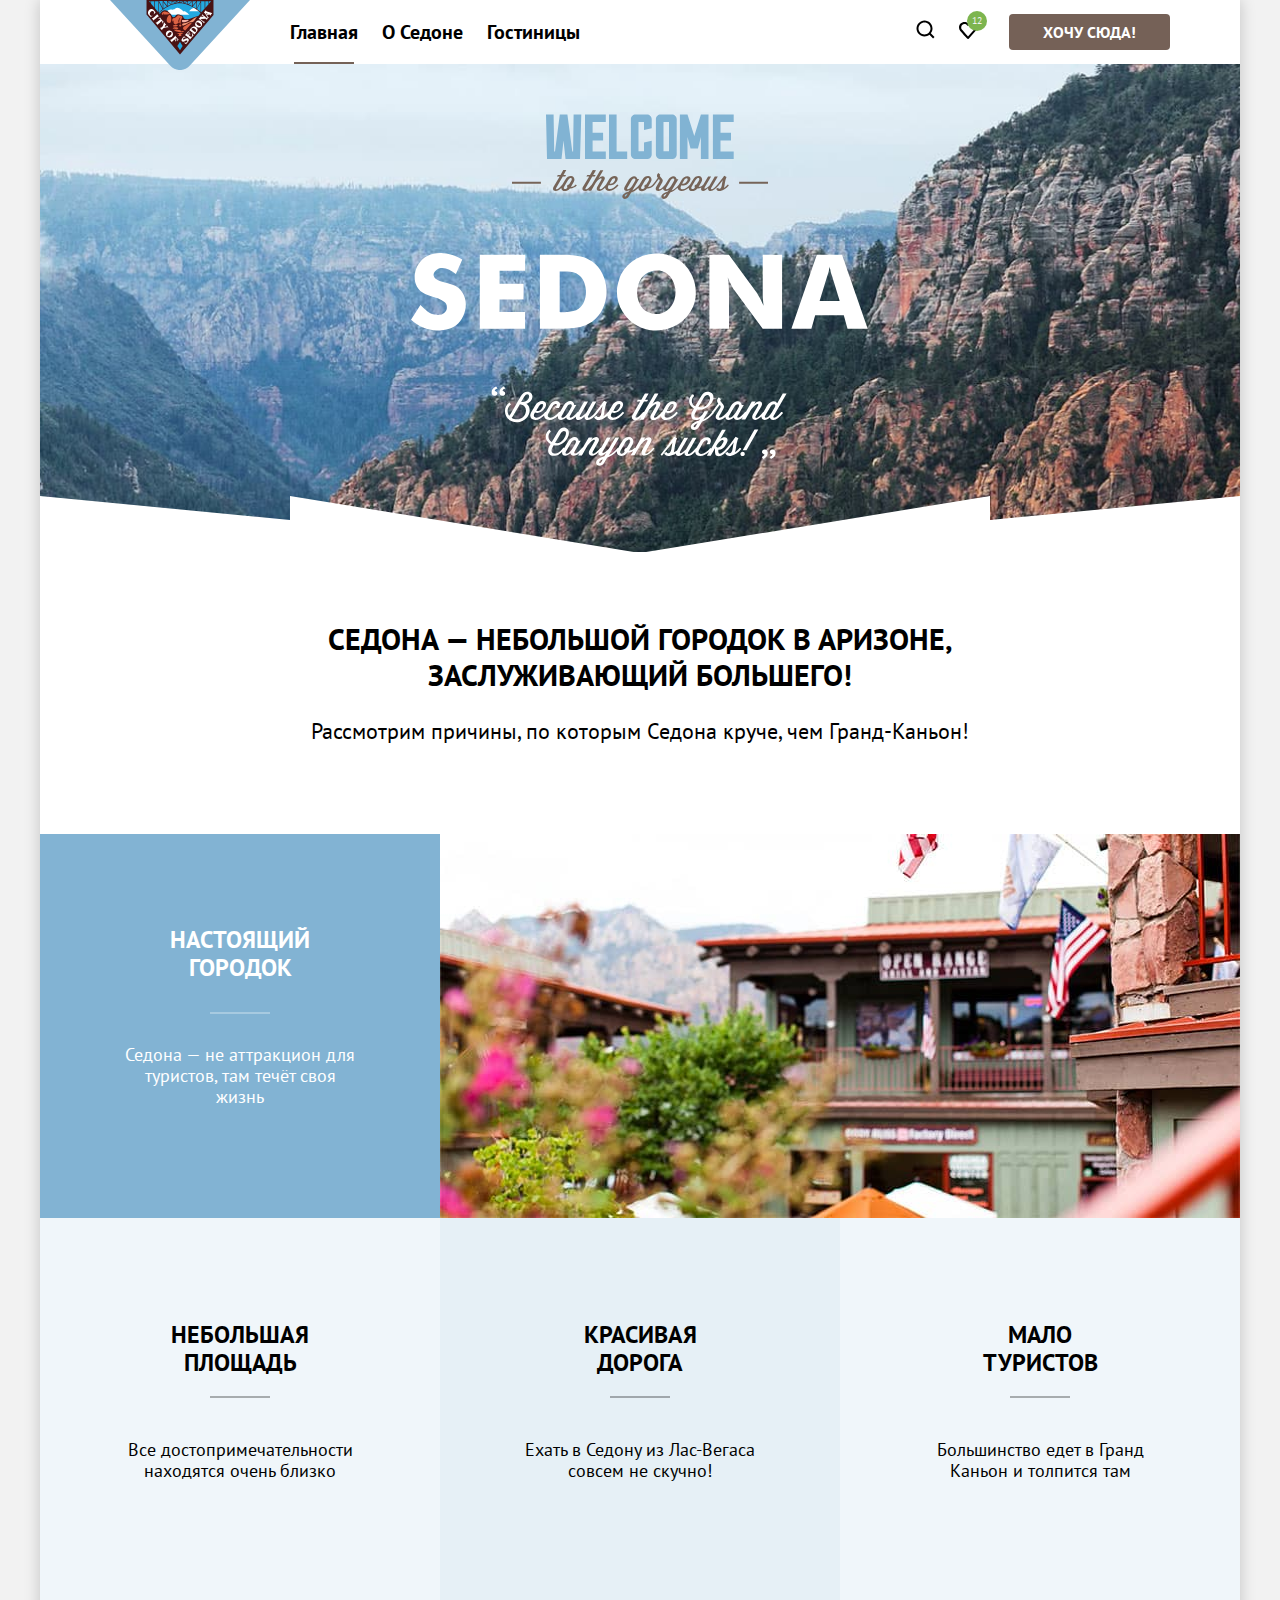
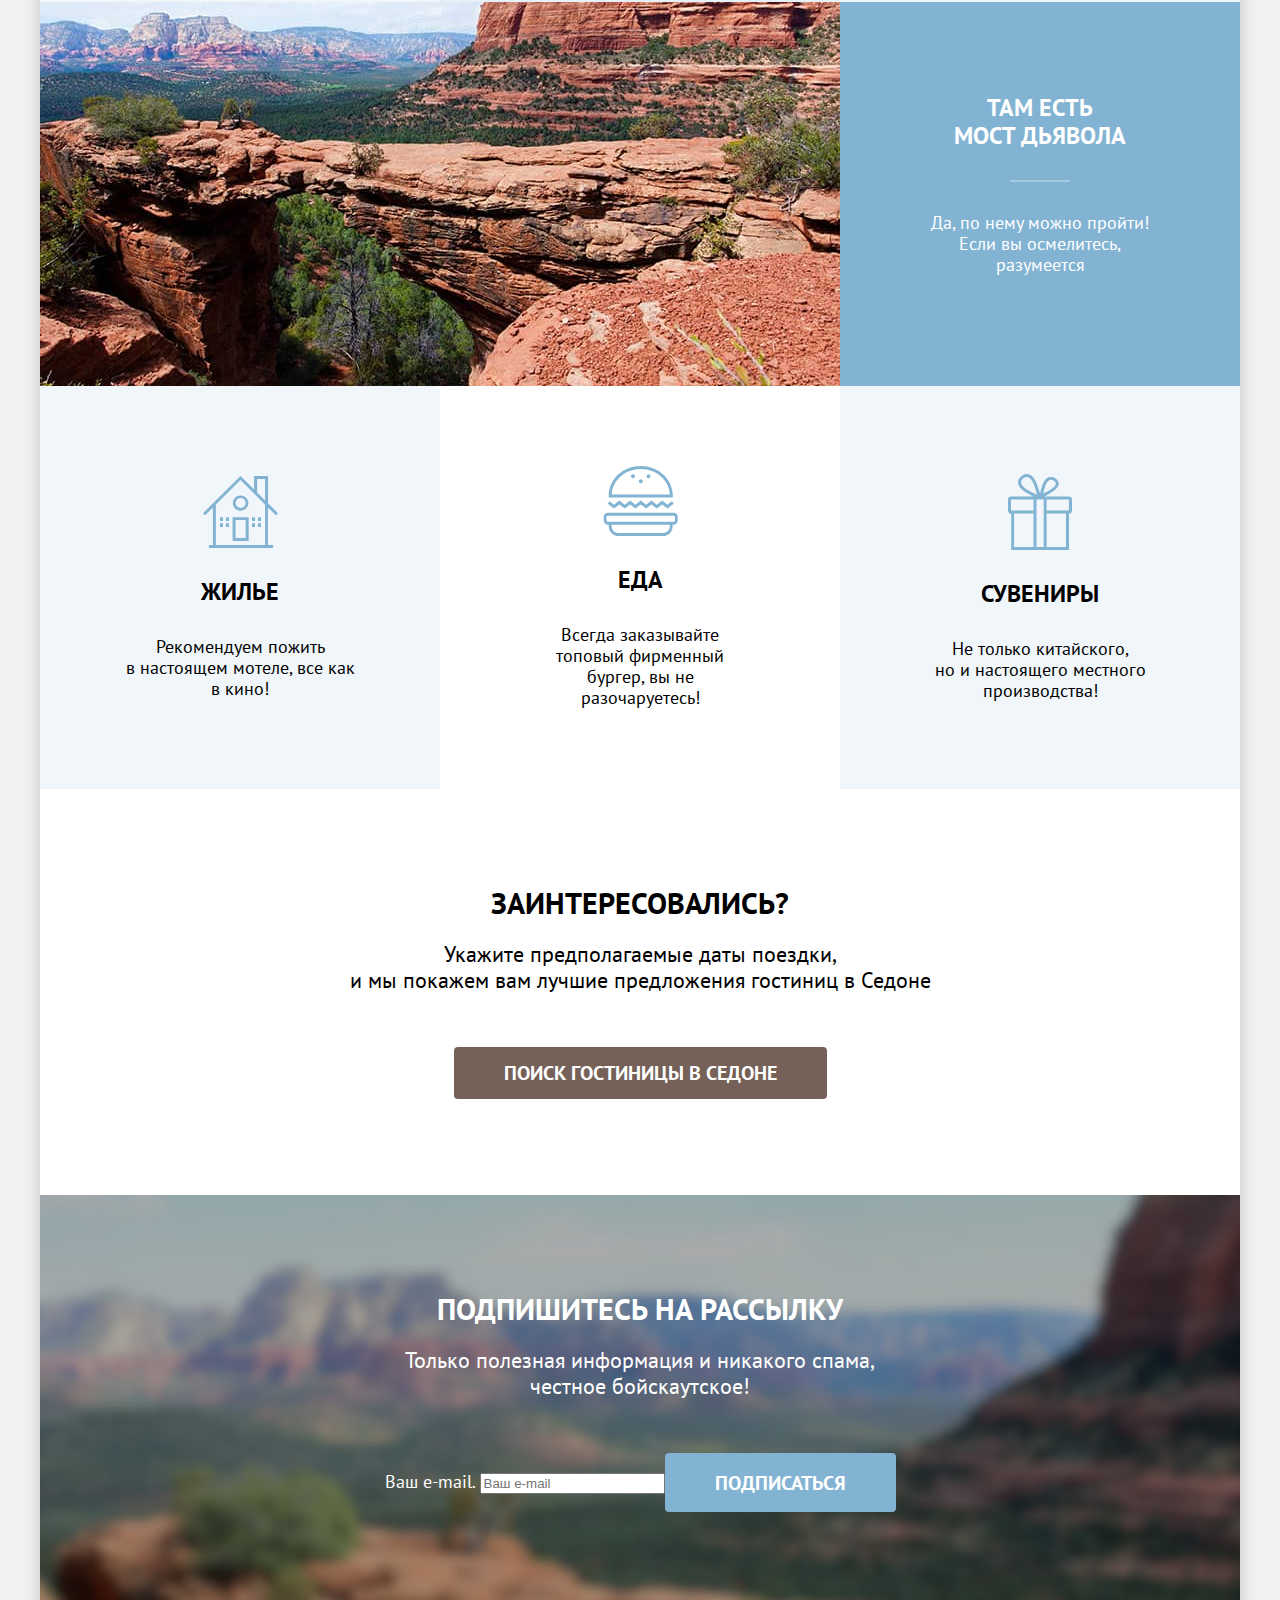
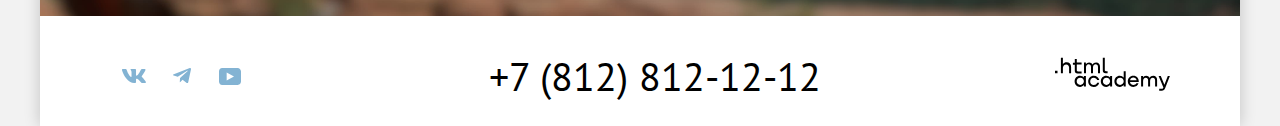
==== index.html @ 37fbb336 "Изменяет хедер Добавляет липкий футер Исправляет паддинги." ====
<!DOCTYPE html>
<html lang="ru">

  <head>
    <meta charset="utf-8" />
    <meta name="viewport" content="width=device-width, initial-scale=1.0">
    <title>HTML Academy: Седона</title>
    <link rel="stylesheet" href="styles/styles.css">
    <link rel="shortcut icon" href="/images/favicon.svg">
  </head>

  <body>
    <header class="main-header" data-test="header">
      <!--Навигация и главное меню-->
      <nav class="navigation">
        <a class="navigation-logo" href="index.html">
          <svg class="header-logo" xmlns="http://www.w3.org/2000/svg" width="140" height="70" fill="none" viewBox="0 0 140 70">
            <g clip-path="url(#a)">
              <path fill="#81B3D3" d="M140 0H0l60.362 65.7c5.276 5.8 14 5.8 19.276 0L140 0Z" />
              <path fill="#23A9E1" d="m37.232.5 32.565 37.9L102.261.7 37.231.5Z" />
              <path fill="#fff"
                d="M61.986 14.7h17.55c-1.319-.8-4.463-4.6-6.087-3.2-.101.1-4.97-5.7-8.116-2.9-2.739 2.5-4.058-.3-7.101 1.6-3.652 2.4 2.029 3.7 3.754 4.5Zm27.087-3.5-9.942.1c3.956-4.5 5.68-4 9.942-.1Z" />
              <path fill="#491213"
                d="M99.014 3.6V1.2h2.131l-2.13 2.4ZM49.102 13c.102.1 2.435-2.4 6.189-4.9 3.45-2.3 8.724-4.9 14.608-4.9 5.885 0 11.261 2.7 14.71 5 3.754 2.4 6.088 4.8 6.19 4.9l-2.537 3c-4.565.6-7.812 3.9-12.275 3.2-2.232-.4-2.334-1.6-2.943-2.9-.507-1-1.318-.8-2.333-1.2-.913-.4-1.522-1.1-3.45-.7-1.622.4-1.825 2.9-3.956 2.8-1.116-.1-1.217-1.6-2.84-3.6-4.16-4.9-7.953-4.29-10.591.21l-.772-.91ZM40.58 1.2v1.9l-1.623-1.9h1.623Zm54.68 0h3.247v3L95.261 8V1.2Zm-4.159 11.4V1.2h3.551v7.4l-3.55 4Zm-.507-10.4v9.9a26.327 26.327 0 0 0-3.652-3l3.652-6.9Zm-4.16-.3v6.8c-.507-.3-.912-.7-1.521-1-.71-.4-1.42-.9-2.232-1.3l3.754-4.5Zm-4.463-.2V6c-1.014-.5-2.13-1-3.145-1.5l3.145-2.8Zm.609-.5h3.753L82.58 5.8V1.2Zm4.362 0h3.652l-3.652 7.1V1.2Zm-8.927 0h3.956l-3.55 3.1c-.102 0-.204-.1-.305-.1l-.102-3Zm-.508.4V4c-1.014-.4-2.029-.7-3.145-.9l3.145-1.5Zm-4.26 0v1.3c-.71-.1-1.42-.2-2.233-.3l2.232-1Zm-6.9 0 2.233 1c-.812 0-1.522.1-2.232.3V1.6Zm-4.159 0 3.145 1.5c-1.116.2-2.13.5-3.145.9V1.6Zm3.653 1.2-3.348-1.6h3.348v1.6Zm3.55-.4-2.84-1.3h2.84v1.3Zm.71-1.2h2.942l-2.942 1.3V1.2Zm3.754 0h3.246l-3.246 1.6V1.2Zm-12.58 3.1-3.55-3.1h3.956v3l-.406.1Zm-3.652-2.6 3.145 2.7c-1.116.4-2.13.9-3.145 1.5V1.7Zm-4.362.2 3.652 4.5c-1.319.7-2.536 1.5-3.652 2.4V1.9ZM49 2.2l3.652 7c-1.319 1-2.536 2-3.652 3.2V2.2Zm3.754 6L49.1 1.1h3.653v7.1Zm4.362-2.5-3.754-4.6h3.754v4.6ZM44.333 7.5l-3.246-3.8V1.2h3.246v6.3Zm.609-6.3h3.55v11.2l-3.55-4.2v-7ZM36.522 0v14.6L70 54.5 103.478 15V0H36.522Z" />
              <path fill="#23A9E1" d="M67.362 46 70 41.8l2.638 4.2L70 50.2 67.362 46Z" />
              <path fill="#DC6243"
                d="M75.275 30.6c-3.449-2-2.637-3.5.203-4.9 1.522-.7 4.87-3.4 6.189-2.5l-6.392 7.4Zm-2.333 2.5c-2.029-.1-4.362-.4-6.391.1 1.217.3 4.26 1.2 1.42 1.9 1.014 1.4 2.638 1.3 3.652.1-.406-.2-.71-.5-1.014-.7 1.116-.3 2.13-.9 2.333-1.4Zm1.217-1.6c-.913-.8-1.927-.8-2.739 0-1.217-2.1-5.478-1.4-7.507-1.7 1.116 2.6 9.74 3.1 10.246 1.7Zm-6.898-2.2c-1.623-.5-6.899-.4-3.45-1.8 1.116-.4 6.798.1 3.45 1.8Zm2.029-3c-.508-1.1.406-2.4 1.724-1.4 1.218.8-.608 2-1.724 1.4Zm-2.942.1c-2.334.7-5.377-.8-1.623-1.5 2.333-.5 4.768.5 1.623 1.5.101 0-.102 0 0 0Zm-2.638-6.2c-.507 1.6-1.522 1.9-1.42 0 .101-2.3 1.623-1.7 3.246-2.6 1.319-.7 2.03-3.4 4.362-1.8 1.015.7 2.232.1 2.537 1.2 0-.1-2.942 6.7-1.32 6.7-3.245 0-1.825-3.8-.608-6.4-1.217.6-3.145 4.3-1.522 5-.811 1.1-3.449 2.6-4.768 1.5-1.116-1-.507-2.3-.507-3.6ZM59.652 23c-5.681 0-1.826-8.6.102-8.1 2.231.7 1.927 8.2-.102 8.1Zm-6.29-8.2c-2.637-.1-1.522-2.6.305-3.1 1.724-.5 5.275 1.1 6.492 2.2-1.826.6-4.16.5-6.188.6-.203-2-.71-1.3-.609.3Z" />
              <path fill="#F49774"
                d="M72.84 25.8c-2.941-3 4.363-2.7 5.58-3.8.812.3 7.102-5.4 8.623-5-1.115 1.3-3.449 5.3-5.072 5.3-1.319 0-2.638-.2-3.652.7-1.522 1.4-3.957 2.1-5.478 2.8Z" />
              <path fill="#F4B1A4"
                d="M73.754 22.2c-1.624.9-3.145-2.5-.305-2.2 1.826.2 3.754-.2 5.479.1-1.32 1.5-3.145 2.3-5.174 2.1Z" />
              <path fill="#fff"
                d="M51.84 20.9c.305.4.61.8.508 1.4 0 .4-.609 1-.203 1.2l1.522-1.8c-.406-.1-3.551-3.8-3.551-4.2l-2.13 1.1c.101.4.811 0 1.217 0 .507 0 .913.4 1.319.7-1.116.9-3.855 3.3-4.16 3.3-.101 0-.71-.4-.71 0 0 .2.609.7.71.8l1.42 1.7c.407-.2-.1-.5.102-.8.102-.2 3.246-2.7 3.957-3.4Zm-3.449-4.5c.305-.1.406.3.609 0l-1.623-1.9c-.203-.3-.507-.6-.507 0 .101.4-4.058 3.7-4.261 3.8-.305.1-.508-.3-.71.1.507.6.913 1.1 1.42 1.7.203.2.304.4.507.6.203.2.102-.4.102-.4-.102-.3.304-.6.608-.8 1.015-1 3.551-3.1 3.855-3.1Zm-5.782-.6c-1.116.3-2.435-.1-2.74-1.3-.405-1.2.406-2.4 1.32-3.1.913-.7 2.333-.6 2.84.5.203.5.101 1.1-.101 1.6-.102.3-.406.6 0 .8.608-.7 1.116-1.4 1.724-2.1-.71-.4-1.014-1.1-1.522-1.7-.608-.7-1.318-1.4-2.333-1.5-1.927-.3-3.652 1.7-3.855 3.4-.101.9.203 1.8.812 2.6.507.6 1.217 1.1 1.623 1.8.203.1 1.826-.7 2.13-.8.203 0 .102-.1.102-.2-.508.2 0 0 0 0Zm25.87 23.6c-.71-.5-2.638-3-3.044-3.5l-.203-.3-.203.1c-.101.1.102.4 0 .6-.507.8-3.754 3.2-3.956 3.4-.406.2-.812-.1-1.015.2.507.6 1.826 2.3 2.029 2.3.304 0 .101-.5.101-.6.102-.2 1.725-1.6 2.334-2.1.203-.2.406.3.608.5.203.3.305.7.203 1-.101.2-.507.6-.203.8.406-.5 1.522-1.8 1.725-2 .203-.2-.406 0-.304-.1-.203.1-.508.2-.71 0-.102 0-.71-.7-.61-.8.305-.2.61-.6 1.015-.7.61-.1 1.015 1 1.116 1.4.102.4.102.8-.101 1.1-.102.3-.304.5 0 .6l1.42-1.9c0 .1-.101.1-.203 0-.101 0 .102.1 0 0Zm-9.334-8.9c-.71 0-1.42.3-2.029.8-1.42 1.2-1.623 3.3-.507 4.8 1.319 1.7 3.449 1.9 5.174.7 1.42-1.2 1.623-3.3.507-4.8-.812-1-2.03-1.5-3.145-1.5Zm1.217 1.4c.913-.1 1.522.8 1.116 1.8-.406 1-1.42 2-2.434 2.4-1.218.5-2.03-.5-1.522-1.7.406-1 1.42-2 2.435-2.4.101 0 .203-.1.405-.1Zm-2.84-4.6c.304 0 .608.4.811 0l-1.42-1.7c-.406.2 0 .4-.101.6-.203.3-1.725.5-2.13.6.1-.4.608-1.7.81-1.8.407-.3.61.3.812-.1l-1.826-2.1c-.203-.2-.406-.7-.608-.4 0 0 0 1-.102 1.1-.101.2-.608 2.4-1.217 2.9-.305.3-1.522 1.3-1.826 1.4-.305.1-.508-.4-.812 0l1.623 1.9c.102.1.406.6.508.6.304.1 0-.6.101-.7.101-.3 1.623-1.8 2.333-1.9.913-.2 2.03-.5 3.044-.4.203 0-.203 0 0 0Zm24.55 6.7c.102.4.203.9.102 1.3-.102.6-.609 1.9-1.42 1.5-.812-.4-1.42-1.1-2.13-1.7.507-.6 1.014-1.1 1.927-.8.203.1.406 0 .203-.2-.305-.2-2.03-1.3-2.13-1.2-.204.2.304.6.1 1-.1.3-.405.5-.608.8-.507-.4-1.217-.8-.71-1.5.406-.4.811-.8 1.42-.9.406-.1 1.218.3 1.319-.1-.71-.3-1.42-.7-2.13-1 .101.5-2.232 2.9-2.74 3.5-.101.1-.405.4-.405.5 0 .3.405.1.405.1.305-.1 4.464 3.3 4.566 3.6.101.2-.102.4 0 .5 0 0 .101.1.203.1.304-.3 2.942-3.9 3.55-4l-1.521-2.4c-.406.2-.102.7 0 .9Zm-4.058 4.4c-1.318-.9-3.652.8-4.057 1-.71.3-1.218-.4-.812-1 .304-.5.913-.8 1.522-.8.203 0 .913.1.913 0 .101-.1.101-.1 0-.2-.609-.4-1.116-.8-1.725-1.1-.101.7-.913 1.1-1.319 1.6-.507.6-1.014 1.3-1.014 2s.406 1.4 1.116 1.7c.71.4 1.521.1 2.232-.3.405-.3.811-.6 1.217-.8.609-.3 1.522 0 1.319.8-.203.7-.913 1.3-1.623 1.5-.406.1-.812.1-1.218-.1-.304-.1-.608-.5-.811-.1l2.333 1.6c.102-.5.304-.7.71-1 .507-.4.913-.9 1.319-1.4.812-.9 1.116-2.5-.102-3.4ZM95.87 10.3c0 .1 0 .1 0 0l-.913 1-.812 1c-.203.2-.304.3 0 .5.507-.3 3.55 4.8 3.348 5.5-.507.2-4.565-3.3-4.667-3.5 0-.1.203-.7-.101-.6-.102 0-.508.6-.609.7l-.609.7c.203.3.305 0 .609 0 .203.1 1.217.9 1.522 1.1-.508 0-1.725.1-1.928.1-.608.1-.304-.4-.71-.6L89.478 18l-.913 1v.1c.203.2.102.1.406 0 .304-.1 4.362 3.2 4.464 3.4.203.3-.102.6.304.8l1.218-1.4c.101-.1.101-.1 0-.1-.305-.2-.305.1-.71.1-.305-.1-2.943-2.2-3.856-3l5.377-.2c.203 0 .71.6.71.8-.101.2-.304.4 0 .5.305-.4.609-.7.913-1.1l.102-.2c.101 0 .101-.1.101-.2l.102-.1c.304-.3 1.217-1.3 1.116-1.4-.305-.3-.406.3-.812 0-.203-.2-.812-1.2-.913-1.4-.203-.3.406-.6.609-.7.507-.3 2.13-.8 2.333.2 0 .2-.203.4-.101.5 0 0 .101.2.202.1l2.131-2.6-.203-.2c-.507.5-5.58-1.5-5.884-1.8-.102-.2-.102-.8-.304-.8Zm-.203 2.6c.811.3 1.521.6 2.333 1l-.609.3c-.203.1-.405.3-.608.5l-1.116-1.8Zm-6.696 7.7c-1.116-.1-2.232.4-3.043 1.3-1.218 1.5-1.116 3.7.405 4.9 1.522 1.2 3.754.9 4.971-.5 1.218-1.5 1.116-3.7-.405-4.9-.508-.4-1.218-.7-1.928-.8Zm-1.42 1.6c.608 0 1.319.4 1.724.7.812.5 2.232 1.7 1.522 2.7 0-.1.102-.1-.101.1-.812.8-2.232.1-2.942-.5-.71-.5-2.03-1.7-1.218-2.7.305-.2.609-.3 1.015-.3Zm-3.145 4.3c-1.218-.1-2.435.5-3.348 1.6-.609.8-1.319 1.5-1.928 2.3.203.3.508-.1.812.1.304.2 4.16 3.3 4.16 3.5.1.3-.203.4.1.6.102.1 2.943-3.4 3.247-4a2.94 2.94 0 0 0-.811-3.2c.101.1.203.1 0 0-.812-.6-1.522-.9-2.232-.9Zm-1.116 1.6h.304c1.42.4 3.45 2.1 2.13 3.6l-.405.4c-.203.2-4.261-3-4.058-3.2.406-.5 1.319-.9 2.029-.8Z" />
            </g>
            <defs>
              <clipPath id="a">
                <path fill="#fff" d="M0 0h140v70H0z" />
              </clipPath>
            </defs>
          </svg>
        </a>
        <ul class="navigation-list">
          <li class="navigation-item">
            <a class="navigation-link navigation-link-current" href="#">Главная</a>
          </li>
          <li class="navigation-item">
            <a class="navigation-link" href="#">О Седоне</a>
          </li>
          <li class="navigation-item">
            <a class="navigation-link" href="catalog.html">Гостиницы</a>
          </li>
        </ul>
        <ul class=" navigation-list navigation-user">
          <li class="navigation-item">
            <a class="navigation-link" href="#">
              <svg aria-hidden="true" focusable="false" xmlns="http://www.w3.org/2000/svg" width="19" height="19"
                fill="none" viewBox="0 0 19 19">
                <path fill="#000"
                  d="m18.5 17.008-3.7-3.68c1-1.292 1.7-2.983 1.7-4.872C16.5 4.08 12.9.5 8.5.5s-8 3.68-8 8.055c0 4.376 3.6 7.956 8 7.956 1.8 0 3.5-.597 4.9-1.69l3.7 3.679 1.4-1.492Zm-10-2.486c-3.3 0-6-2.685-6-5.967 0-3.282 2.7-5.967 6-5.967s6 2.685 6 5.967c0 3.282-2.7 5.967-6 5.967Z" />
              </svg>
              <span class="visually-hidden">Поиск</span>
            </a>
          </li>
          <li class="navigation-item">
            <a class="navigation-link" href="#">
              <svg aria-hidden="true" focusable="false" xmlns="http://www.w3.org/2000/svg" width="18" height="17"
                fill="none" viewBox="0 0 18 17">
                <path fill="#000"
                  d="M8.9 17c-.3 0-.6-.1-.8-.4-5.4-6.1-6.7-7.5-7-7.9C.4 7.8 0 6.6 0 5.4 0 2.4 2.4 0 5.5 0 6.8 0 8 .5 9 1.3 10 .5 11.3 0 12.5 0c3 0 5.5 2.4 5.5 5.4 0 1.3-.5 2.5-1.3 3.4l-7 7.9c-.2.2-.4.3-.8.3Zm-6-9.5c.3.4 3.5 4 6.1 6.9l6.2-7c.5-.5.7-1.2.7-2 0-1.8-1.5-3.3-3.3-3.3-1 0-2 .5-2.7 1.3-.3.3-.6.4-.9.4-.3 0-.6-.2-.8-.4-.7-.8-1.7-1.3-2.7-1.3-1.8 0-3.3 1.5-3.3 3.3-.1.9.3 1.6.7 2.1-.1 0-.1 0 0 0Z" />
              </svg>
              <span class="visually-hidden">Избранное</span>
              <span class="favourites-number">12</span>
            </a>
          </li>
          <li class="navigation-item">
            <a class="button navigation-button" href="#">Хочу сюда!</a>
          </li>
        </ul>
      </nav>
    </header>
    <!--Главный заголовок-->
    <main class="main-container main-index" data-test="main">
      <div class="page-container">
        <section class="main-title" data-test="hero">
          <h1 class="visually-hidden">Седона-городок в Аризоне</h1>
          <img class="page-header-logo" src="images/welcome.svg" width="458" height="352"
            alt="Welcome to the gorgeous Sedona, because the Grand Canyon sucks!" />
        </section>
        <section class="background-title">
          <p class="heading-font">Седона — небольшой городок в Аризоне,<br>
            заслуживающий большего!</p>
          <p class="paragraph-font">Рассмотрим причины, по которым Седона круче, чем Гранд-Каньон!</p>
        </section>
        <!--Преимущества-->
        <section class="advantages" data-test="advantages">
          <h2 class="visually-hidden">Преимущества!</h2>
          <ul class="advantages-list">
            <li class="advantages-item background-blue">
              <div class="advantages-content">
                <h3 class="advantages-title ">Настоящий городок</h3>
                <p class="advantages-description">
                  Седона — не аттракцион для туристов, там течёт своя жизнь
                </p>
              </div>
            </li>
            <li class="advantages-picture">
              <img class="advantages-picture" src="images/photo-1.jpg" width="800" height="384"
                alt="Домики на фоне гор." />
            </li>
            <li class="advantages-item background-grey-soft">
              <div class="advantages-content-row">
                <h3 class="advantages-title">Небольшая площадь</h3>
                <p class="advantages-description">
                  Все достопримечательности находятся очень близко
                </p>
              </div>
            </li>
            <li class="advantages-item background-grey-middle">
              <div class="advantages-content-row">
                <h3 class="advantages-title ">Красивая<br>дорога</h3>
                <p class="advantages-description">
                  Ехать в Седону из Лас-Вегаса совсем не скучно!
                </p>
              </div>
            </li>
            <li class="advantages-item background-grey-soft">
              <div class="advantages-content-row">
                <h3 class="advantages-title">Мало<br> туристов</h3>
                <p class="advantages-description">
                  Большинство едет в Гранд Каньон и толпится там
                </p>
              </div>
            </li>
            <li class="advantages-picture">
              <img class="advantages-picture" src="images/photo-2.jpg" width="800" height="384"
                alt="Каньон,горы,снова горы." />
            </li>
            <li class="advantages-item background-blue">
              <div class="advantages-content">
                <h3 class="advantages-title">Там есть<br> мост дьявола</h3>
                <p class="advantages-description">
                  Да, по нему можно пройти! Если вы осмелитесь, разумеется
                </p>
              </div>
            </li>
          </ul>
        </section>
        <!--Услуги-->
        <section class="services">
          <ul class="services-list">
            <li class="services-item background-grey-soft">
              <div class="services-content">
                <svg aria-hidden="true" focusable="false" xmlns="http://www.w3.org/2000/svg" width="75" height="72"
                  fill="none" viewBox="0 0 75 72">
                  <path fill="#83B3D3" d="M29.619 65h16.064V41.2H29.619V65Zm2.911-20.9h10.14v18H32.53v-18Z" />
                  <path fill="#83B3D3"
                    d="M72.892 39.3 75 37.2l-9.94-9.9V0H51.104v13.6L37.45 0 0 37.2l2.108 2.1 7.832-7.8v37.6H5.924V72H70.08v-2.9h-5.12V31.5l7.932 7.8ZM62.048 69.1H12.851V28.5L37.45 4.1l24.598 24.4v40.6Zm0-44.7-7.931-7.9V2.9h7.931v21.5Z" />
                  <path fill="#83B3D3"
                    d="M29.82 27.1c0 4.3 3.513 7.7 7.73 7.7 4.318 0 7.832-3.5 7.832-7.7 0-4.3-3.514-7.7-7.832-7.7-4.217 0-7.73 3.4-7.73 7.7Zm7.83-5c2.711 0 5.02 2.2 5.02 4.9s-2.208 4.9-5.02 4.9c-2.71 0-5.02-2.2-5.02-4.9s2.21-4.9 5.02-4.9ZM19.98 41.2h-3.012v3.9h3.012v-3.9ZM25.904 41.2h-3.012v3.9h3.012v-3.9ZM19.98 47.2h-3.012v3.9h3.012v-3.9ZM25.904 47.2h-3.012v3.9h3.012v-3.9ZM52.008 41.2h-3.012v3.9h3.012v-3.9ZM57.932 41.2H54.92v3.9h3.012v-3.9ZM52.008 47.2h-3.012v3.9h3.012v-3.9ZM57.932 47.2H54.92v3.9h3.012v-3.9Z" />
                </svg>
                <h3 class="services-title">Жилье</h3>
                <p class="services-description">
                  Рекомендуем пожить<br> в настоящем мотеле, все как в кино!
                </p>
              </div>
            </li>
            <li class="services-item">
              <div class="services-content">
                <svg aria-hidden="true" focusable="false" xmlns="http://www.w3.org/2000/svg" width="75" height="70"
                  fill="none" viewBox="0 0 75 70">
                  <path fill="#83B3D3"
                    d="M70.776 46.7H4.81C2.505 46.7.7 48.6.7 51v3.5c0 2.4 1.904 4.3 4.11 4.3h.902v1.1c0 5.5 4.31 10.1 9.624 10.1h44.712c5.313 0 9.624-4.5 9.624-10.1v-1.1h.902c2.306 0 4.11-1.9 4.11-4.3V51c.201-2.3-1.704-4.3-3.91-4.3Zm-3.91 13.2c0 3.9-3.008 7-6.717 7H15.337c-3.71 0-6.717-3.2-6.717-7v-1.1h58.246v1.1Zm5.113-5.4c0 .7-.602 1.3-1.203 1.3H4.71c-.702 0-1.203-.6-1.203-1.3V51c0-.7.602-1.3 1.203-1.3h65.966c.701 0 1.203.6 1.203 1.3.1 0 .1 3.5.1 3.5ZM16.34 38.4l5.413 4.1 5.313-4.1 5.314 4.1 5.313-4.1 5.413 4.1 5.314-4.1 5.313 4.1 5.414-4.1 5.313 4.1 6.216-4.7-1.705-2.5-4.511 3.4-5.313-4.1-5.414 4.1-5.313-4.1-5.314 4.1-5.413-4.1-5.313 4.1-5.314-4.1-5.313 4.1-5.414-4.1-5.313 4.1-4.511-3.4-1.704 2.5 6.215 4.7 5.313-4.1ZM8.72 31.5h60.953c0-.6.1-1.2.1-1.9v-1.2C69.072 12.7 55.036 0 37.793 0 20.45 0 6.415 12.7 5.713 28.5v1.2c0 .6-.005 1.2.096 1.8H8.72ZM37.793 3c15.64 0 28.472 11.3 29.073 25.5H8.72C9.322 14.4 22.154 3 37.793 3Z" />
                  <path fill="#83B3D3"
                    d="M37.793 17.3c1.052 0 1.905-.895 1.905-2s-.853-2-1.905-2-1.905.895-1.905 2 .853 2 1.905 2ZM29.974 12.2c1.052 0 1.904-.895 1.904-2s-.852-2-1.904-2-1.905.895-1.905 2 .853 2 1.905 2ZM45.513 12.2c1.052 0 1.904-.895 1.904-2s-.852-2-1.904-2-1.905.895-1.905 2 .853 2 1.905 2Z" />
                </svg>
                <h3 class="services-title">Еда</h3>
                <p class="services-description">
                  Всегда заказывайте <br>топовый фирменный бургер, вы не разочаруетесь!
                </p>
              </div>
            </li>
            <li class="services-item background-grey-soft">
              <div class="services-content">
                <svg aria-hidden="true" focusable="false" xmlns="http://www.w3.org/2000/svg" width="64" height="76"
                  fill="none" viewBox="0 0 64 76">
                  <path fill="#83B3D3"
                    d="M61.1 22.462H36.3c13.8-6.904 14.9-11.307 14.4-13.71-1.2-4.002-5.7-7.004-10-5.403-5.6 2.102-7.1 10.407-8.6 16.412-2-6.105-3.8-13.81-8.2-17.713-1.3-1.1-3.1-2.301-5.8-2.001-4 .4-9.8 5.404-7.5 11.008 2.3 5.403 9.7 8.806 14.6 11.508H2.9c-1.6 0-2.9 1.3-2.9 2.902v11.308c0 1.6 1.3 2.901 2.9 2.901h.3V76H61V39.574h.1c1.6 0 2.9-1.3 2.9-2.902V25.365c0-1.602-1.3-2.902-2.9-2.902ZM42.4 5.851c2.1-.3 5 1.3 5.3 3.202.4 2.802-3.4 5.304-5.1 6.405-2.5 1.7-4.9 2.601-7.3 4.102.9-3.702 2.5-13.009 7.1-13.71ZM19.5 15.858c-2.2-1.501-6.5-4.403-6.4-7.806.1-3.602 5.7-6.604 8.8-3.902 3.9 3.402 5.7 11.107 7.1 16.611-3.2-1.5-6.3-2.802-9.5-4.903Zm6 57.14H6.1V39.574h19.4v33.424Zm0-36.526H3V25.465h22.5v11.007Zm10.2 0v36.526h-7.2V25.565h7.2v10.907ZM58 72.998H38.6V39.574H58v33.424Zm2.9-36.526H38.6V25.465h22.3v11.007Z" />
                </svg>
                <h3 class="services-title">Сувениры</h3>
                <p class="services-description">
                  Не только китайского,<br> но и настоящего местного производства!
                </p>
              </div>
            </li>
          </ul>
        </section>
        <!--Поиск гостиницы-->
        <section class="hotel-search" data-test="search">
          <h2 class="heading-font-two">Заинтересовались?</h2>
          <p class="paragraph-font-two">Укажите предполагаемые даты поездки,<br> и мы покажем вам лучшие
            предложения гостиниц в Седоне
          </p>
          <a class="button search-button" href="#">Поиск гостиницы в Седоне</a>
        </section>
        <!--Подписка на рассылку-->
        <section class="newsletter-main-subs" data-test="subscribe">
          <h2 class="heading-font heading-font-two">Подпишитесь на рассылку</h2>
          <p class="paragraph-font paragraph-font-two">Только полезная информация и никакого спама,<br> честное
            бойскаутское!
          </p>
          <form class="subscribe-form" action="https://echo.htmlacademy.ru/" method="post">
            <p class="subscribe-form-label">
              <label for="subscribe-form">Ваш e-mail.</label>
              <input type="email" id="subscribe-form" name="subscribe-form" placeholder="Ваш e-mail" />
            </p>
            <button class="button subscribe-button" type="submit">Подписаться</button>
          </form>
        </section>
      </div>
    </main>
    <!--Социальные сети-->
    <footer class="main-footer" data-test="footer">
      <div class="footer-container">
        <ul class="footer-social-list">
          <li class="footer-social-item">
            <a class="link-vkontakte" href="https://vk.com/htmlacademy">
              <svg class="logo-vk" aria-hidden="true" focusable="false" xmlns="http://www.w3.org/2000/svg" width="24"
                height="14" viewBox="0 0 24 14">
                <path fill-rule="evenodd"
                  d="M23.45.948c.166-.546 0-.948-.795-.948H20.03c-.668 0-.976.347-1.143.73 0 0-1.335 3.196-3.226 5.272-.612.602-.89.793-1.224.793-.167 0-.418-.191-.418-.738V.948c0-.656-.184-.948-.74-.948H9.151c-.417 0-.668.304-.668.593 0 .621.946.765 1.043 2.513v3.798c0 .833-.153.984-.487.984-.89 0-3.055-3.211-4.34-6.885C4.45.288 4.198 0 3.527 0H.9C.15 0 0 .347 0 .73c0 .682.89 4.07 4.145 8.551C6.315 12.341 9.37 14 12.153 14c1.669 0 1.875-.368 1.875-1.003v-2.313c0-.737.158-.884.687-.884.39 0 1.057.192 2.615 1.667C19.11 13.216 19.403 14 20.405 14h2.625c.75 0 1.126-.368.91-1.096-.238-.724-1.088-1.775-2.215-3.022-.612-.71-1.53-1.475-1.809-1.858-.389-.491-.278-.71 0-1.147 0 0 3.2-4.426 3.533-5.929h.001Z"
                  clip-rule="evenodd" />
              </svg>
              <span class="visually-hidden">ВКонтакте</span>
            </a>
          </li>
          <li class="footer-social-item">
            <a class="link-telegram" href="https://t.me/htmlacademy">
              <svg class="logo-tg" aria-hidden="true" focusable="false" xmlns="http://www.w3.org/2000/svg" width="18"
                height="16" fill="none" viewBox="0 0 18 16">
                <path
                  d="M16.785.1.84 6.247C-.248 6.685-.24 7.292.64 7.563L4.735 8.84l9.472-5.976c.448-.273.857-.126.52.172L7.053 9.962H7.05h.002l-.283 4.22c.414 0 .597-.19.829-.413l1.988-1.934 4.136 3.055c.762.42 1.31.204 1.5-.706L17.938 1.39c.278-1.114-.425-1.619-1.153-1.29Z" />
              </svg>
              <span class="visually-hidden">Телеграм</span>
            </a>
          </li>
          <li class="footer-social-item">
            <a class="link-youtube" href="https://www.youtube.com/user/htmlacademyru">
              <svg class="logo-yt" aria-hidden="true" focusable="false" xmlns="http://www.w3.org/2000/svg" width="22"
                height="17" fill="none" viewBox="0 0 22 17">
                <path
                  d="M18.607 0H3.174C1.314 0 0 1.594 0 3.4v10.094C0 15.406 1.313 17 3.174 17h15.652C20.468 17 22 15.406 22 13.6V3.4C21.781 1.594 20.468 0 18.607 0ZM7.662 12.537V4.463L14.995 8.5l-7.333 4.037Z" />
              </svg>
              <span class="visually-hidden">YouTube</span>
            </a>
          </li>
        </ul>
        <!--Номер телефона и лого-->
        <a class="phone-number" href="tel:+78128121212">+7 (812) 812-12-12</a>
        <a href="https://htmlacademy.ru">
          <svg class="logo-htmlacademy" aria-hidden="true" focusable="false" xmlns="http://www.w3.org/2000/svg"
            width="115" height="34" fill="none" viewBox="0 0 115 34">
            <path
              d="M0 13.723v2.6h2.5v-2.6H0ZM11.6 5.323c-1.6 0-2.8.7-3.6 1.7h-.1v-6.2h-2v15.5h2v-5.3c0-2.1 1.3-3.6 3.3-3.6 1.8 0 2.9 1.4 2.9 3.2v5.7h2v-6.1c.1-3-1.8-4.9-4.5-4.9ZM26.6 5.623h-4.8v-3.7h-2v3.8h-1.9v2h1.9v6c0 1.7 1 2.7 2.7 2.7h4.1v-2h-3.7c-.7 0-1.1-.4-1.1-1.1v-5.7h4.8v-2ZM41.1 5.423c-1.6 0-2.9.8-3.5 2.1h-.1c-.6-1.2-1.8-2.1-3.4-2.1-1.4 0-2.5.8-3.1 1.8h-.1v-1.6H29v10.6h2v-5.4c0-2 1-3.5 2.6-3.5 1.5 0 2.4 1 2.4 2.6v6.3h2v-5.6c0-2.4 1.4-3.3 2.6-3.3 1.5 0 2.4 1 2.4 2.6v6.3h2v-6.5c.1-2.5-1.4-4.3-3.9-4.3ZM47.8 13.523c0 1.7 1 2.7 2.8 2.7h2v-2h-1.7c-.7 0-1.1-.4-1.1-1.1V.823h-2v12.7ZM28.9 20.523c-.9-1.1-2.2-1.8-3.9-1.8-3.1 0-5.4 2.3-5.4 5.6s2.3 5.6 5.4 5.6c1.8 0 3-.8 3.8-1.9h.1v1.6h2v-10.6h-2v1.5Zm-3.6 7.4c-2.2 0-3.6-1.6-3.6-3.6s1.4-3.6 3.6-3.6 3.6 1.6 3.6 3.6c0 1.9-1.4 3.6-3.6 3.6ZM44.2 22.823c-.5-2.4-2.6-4.1-5.4-4.1-3.4 0-5.6 2.5-5.6 5.6 0 3.1 2.2 5.6 5.6 5.6 2.8 0 4.9-1.8 5.4-4.2h-2.1c-.4 1.3-1.7 2.3-3.3 2.3-2.2 0-3.6-1.6-3.6-3.6s1.4-3.6 3.6-3.6c1.6 0 2.8 1 3.3 2.2h2.1v-.2ZM55.1 20.523c-.9-1.1-2.2-1.8-3.9-1.8-3.1 0-5.4 2.3-5.4 5.6s2.3 5.6 5.4 5.6c1.8 0 3-.8 3.8-1.9h.1v1.6h2v-10.6h-2v1.5Zm-3.6 7.4c-2.2 0-3.6-1.6-3.6-3.6s1.4-3.6 3.6-3.6 3.6 1.6 3.6 3.6c0 1.9-1.5 3.6-3.6 3.6ZM68.7 20.623c-.9-1.1-2.2-1.9-3.9-1.9-3.1 0-5.4 2.3-5.4 5.6s2.2 5.6 5.4 5.6c1.7 0 3-.8 3.8-1.8h.1v1.5h2v-15.4h-2v6.4Zm-3.6 7.3c-2.2 0-3.6-1.6-3.6-3.6s1.4-3.6 3.6-3.6 3.6 1.6 3.6 3.6c-.1 2-1.5 3.6-3.6 3.6ZM78.3 18.723c-3.3 0-5.5 2.5-5.5 5.6 0 3 2.1 5.6 5.5 5.6 2.5 0 4.5-1.3 5.2-3.6h-2.1c-.5 1-1.6 1.6-3 1.6-1.9 0-3.3-1.3-3.4-2.9h8.8c.2-3.6-2-6.3-5.5-6.3Zm0 1.9c1.7 0 3 1 3.3 2.6h-6.5c.3-1.5 1.5-2.6 3.2-2.6ZM98.2 18.723c-1.6 0-2.9.8-3.6 2h-.1c-.6-1.2-1.8-2-3.4-2-1.4 0-2.5.7-3.1 1.8v-1.5h-1.9v10.6h2v-5.4c0-2 1-3.4 2.6-3.5 1.5 0 2.4 1 2.4 2.6v6.3h2v-5.6c0-2.4 1.4-3.3 2.6-3.3 1.5 0 2.4 1 2.4 2.6v6.3h2v-6.5c.1-2.6-1.4-4.4-3.9-4.4ZM109.4 27.823l-3.6-8.9h-2.2l4.8 11.6c-.3.9-.7 1.2-1.7 1.2h-2.5v2h2.5c1.8 0 2.8-.8 3.5-2.6l4.7-12.2h-2.1l-3.4 8.9Z" />
          </svg>
        </a>
      </div>
    </footer>
  </body>

</html>
---- styles/styles.css ----
@font-face {
  font-family: "PT Sans";
  font-style: normal;
  font-weight: 400;
  src: url("../fonts/ptsans-400.woff2") format("woff2");
  font-display: swap;
}

@font-face {
  font-family: "PT Sans";
  font-style: bold;
  font-weight: 700;
  src: url("../fonts/ptsans-700.woff2") format("woff2");
  font-display: swap;
}

html {
  background-color: #F2F2F2;
  height: 100%;

}

body {
  display: flex;
  flex-direction: column;
  min-height: 100%;
  font-family: "PT Sans", sans-serif;
  font-size: 18px;
  line-height: 21px;
  background-color: #ffffff;
  color: #000000;
  width: 1200px;
  box-shadow: 0 0 15px rgba(0, 0, 0, 0.2);
  margin: 0 auto;


}

.main-container {
  flex-grow: 1;
}

/*Кнопки*/
.button {
  display: inline-block;
  font-family: inherit;
  font-weight: 700;
  text-align: center;
  text-decoration: none;
  text-transform: uppercase;
  border-radius: 4px;
  border: none;
  cursor: pointer;
  box-sizing: border-box;
}

.navigation-button {
  font-size: 16px;
  line-height: 20px;
  color: #ffffff;
  background-color: #756157;
  padding: 8px 34px;
  margin-left: 20px;
}

.search-button {
  font-size: 20px;
  line-height: 36px;
  color: #ffffff;
  background-color: #756157;
  padding: 8px 50px;
  margin: 0;
}

.subscribe-button {
  font-size: 20px;
  line-height: 36px;
  color: #ffffff;
  background-color: #82B3D3;
  padding: 8px 50px;
}

.filter-button {
  font-size: 16px;
  line-height: 20px;
  color: #ffffff;
  background-color: #82B3D3;
  padding: 8px 50px;
}

.more-button {
  font-size: 16px;
  line-height: 20px;
  color: #ffffff;
  background-color: #756157;
  padding: 8px 26px;
  align-self: end;
}

.favorites-button {
  font-size: 16px;
  line-height: 20px;
  color: #ffffff;
  background-color: #82B3D3;
  padding: 8px 18px;
  align-self: end;
}

.active-button {
  background-color: #7DB54F;
}

.reset-button {
  font-size: 16px;
  line-height: 20px;
  color: #ffffff;
  background-color: transparent;
  padding: 8px 50px;

}

.button-container {
  display: flex;
  flex-direction: column;
}

/*Навигация*/

.header-logo {
  display: block;
}

.navigation-logo {
  width: 138px;
  margin-right: 30px;
  margin-bottom: -6px;
  z-index: 1;
}

.navigation {
  display: flex;
  width: 1060px;
  margin: 0 auto;
  align-items: center;
}

.navigation-list {
  display: flex;
  flex-wrap: wrap;
  margin: 0;
  padding: 0;
  width: 440px;
  text-decoration: none;
  list-style-type: none;

}

.navigation-user {
  max-width: 300px;
  margin-left: auto;
  list-style-type: none;
  padding: 0;
  align-items: center;
  justify-content: end;
}

.navigation-link .navigation-user {
  min-width: 44px;
  min-height: 64px;
}

.navigation-link {
  position: relative;
  display: block;
  padding: 20px 12px;
  font-size: 20px;
  font-weight: 700;
  line-height: 24px;
  text-align: center;
  text-decoration: none;
  color: #000000;
}


/*Главная*/



.main-title {
  position: relative;
  background-image: url(../images/background-index.jpg);
  background-color: #FF5757;
  background-size: cover;
  background-repeat: no-repeat;
  text-align: center;
  padding: 50px 70px 82px;

}

.main-title::after {
  position: absolute;
  content: url(../images/background-divider.svg);
  width: 1200px;
  bottom: -5px;
  left: 0;

}

.background-title {
  text-align: center;
  padding: 69px 70px 90px;
}



.heading-font {
  font-size: 30px;
  font-weight: 700;
  line-height: 36px;
  text-align: center;
  text-transform: uppercase;
  margin: 0;
  margin-bottom: 25px;

}

.heading-font-two {
  font-size: 30px;
  font-weight: 700;
  line-height: 36px;
  text-align: center;
  text-transform: uppercase;
  margin: 0;
  margin-bottom: 20px;
}

.paragraph-font {
  font-size: 22px;
  font-weight: 400;
  line-height: 26px;
  text-align: center;
  margin: 0;
}

.paragraph-font-two {
  font-size: 22px;
  font-weight: 400;
  line-height: 26px;
  text-align: center;
  margin: 0;
  margin-bottom: 54px;
}

.favourites-number {
  font-family: "PT Sans";
  font-size: 10px;
  font-weight: 400;
  line-height: 10px;
  padding: 5px;
  color: #F2F2F2;
  background-color: #7DB54F;
  border-radius: 25px;
  text-align: center;
  display: inline-block;
  top: 11px;
  left: 20px;
  position: absolute;
}

/*Преимущества*/

.advantages {
  display: flex;
  width: 1200px;
  margin: 0 auto;

}

.advantages-list {
  display: flex;
  flex-direction: row;
  flex-wrap: wrap;
  justify-content: center;
  margin: 0;
  padding: 0;
  text-align: center;
  list-style-type: none;

}

.advantages-item {
  display: flex;
  text-align: center;
  width: 400px;
  min-height: 384px;


}

.advantages-title {

  margin-top: 0;
  margin-bottom: 62px;
  font-size: 24px;
  font-weight: 700;
  line-height: 28px;
  text-align: center;
  text-transform: uppercase;
}

.advantages-content:after {
  content: "";
  width: 60px;
  height: 2px;
  bottom: 204px;
  left: 170px;
  right: 170px;
  position: absolute;
  background: rgba(255, 255, 255, 0.3);
}

.advantages-content-row:after {
  content: "";
  width: 60px;
  height: 2px;
  bottom: 204px;
  left: 170px;
  right: 170px;
  position: absolute;
  background: rgba(0, 0, 0, 0.3)
}

.advantages-description {
  margin: 0;
}

.advantages-picture {
  display: block;
}

.advantages-content {
  position: relative;
  padding: 92px 85px 111px;
}

.advantages-content-row {
  position: relative;
  padding: 103px 85px 121px;
}

.services-content {
  display: flex;
  justify-content: center;
  align-items: center;
  flex-direction: column;
  padding: 80px 85px 81px;
}

/*Цвета*/

.background-grey-soft {
  background-color: rgba(131, 179, 211, 0.12);
}

.background-grey-middle {
  background-color: rgba(131, 179, 211, 0.2);
  ;
}

.background-blue {
  background-color: #82B3D3;
  color: #ffffff;
}

/*Услуги*/

.services {
  display: flex;
  width: 1200px;
  margin: 0 auto;
}

.services-list {
  display: flex;
  margin: 0;
  padding: 0;
  text-align: center;
  list-style-type: none;

}

.services-item {
  display: flex;
  text-align: center;
  width: 400px;
  min-height: 384px;



}

.services-title {
  margin-top: 30px;
  margin-bottom: 30px;
  font-size: 24px;
  font-weight: 700;
  line-height: 28px;
  text-align: center;
  text-transform: uppercase
}

.services-description {
  padding: 0;
  margin: 0;
}

.hotel-search {
  text-align: center;
  padding: 96px 70px;

}

.newsletter-main-subs {
  background-image: url(../images/background-subscribe.jpg);
  background-size: cover;
  background-color: #FF5757;
  background-repeat: no-repeat;
  text-align: center;
  padding: 96px 70px 104px;
  color: #ffffff;
}

.subscribe-form {
  display: flex;
  flex-direction: row;
  justify-content: center;
}

.newsletter-catalog-subs {
  text-align: center;
  padding: 96px 70px 104px;
}

.footer-container {
  display: flex;
  width: 1060px;
  align-items: center;
  padding: 40px 70px 30px;
  justify-content: space-between;
}

.footer-social-list {
  display: flex;
  flex-wrap: wrap;
  margin: 0;
  width: 145px;
  padding: 0;
  flex-direction: row;
}

.footer-social-item {
  list-style-type: none;
}

.social-link {
  text-decoration: none;
}

.link-vkontakte {
  display: flex;
  justify-content: center;
  align-items: center;
  width: 48px;
  height: 40px;
}

.link-telegram {
  display: flex;
  justify-content: center;
  align-items: center;
  width: 48px;
  height: 40px;
}

.link-youtube {
  display: flex;
  justify-content: center;
  align-items: center;
  width: 48px;
  height: 40px;
}

.phone-number {
  display: flex;
  flex-wrap: wrap;
  font-family: "PT Sans", sans-serif;
  font-style: normal;
  font-weight: 400;
  font-size: 40px;
  line-height: 40px;
  text-decoration: none;
  color: #000000;
  margin: 0 auto;
}

/*Каталог*/

.inner-header {
  margin-bottom: 40px;
}

.inner-header-title {
  font-size: 60px;
  font-weight: 700;
  line-height: 78px;
  margin: 0;
}

.breadcrumbs-list {
  display: flex;
  padding: 0;
  margin: 0;
  list-style-type: none;
}

.breadcrumbs-item {
  position: relative;
  margin-right: 32px;
  list-style-type: none;
}

.breadcrumbs-link {
  text-decoration: none;
  color: inherit;
}

.breadcrumbs-item::after {
  position: absolute;
  display: inline-block;
  right: -20px;
  width: 8px;
  height: 8px;
  content: url(../images/breadcrumbs-arrow.svg);
}

.breadcrumbs-item:last-child::after {
  content: none;
}

.breadcrumbs-item:hover {
  color: rgba(255, 255, 255, 0.6);
}

.breadcrumbs-item:focus {
  color: #FFFFFF;
}

.breadcrumbs-item:active {
  color: rgba(255, 255, 255, 0.3);
}

.filter-content {
  background-image: url(../images/background-catalog.jpg);
  background-color: #FF5757;
  background-size: cover;
  background-repeat: no-repeat;
  color: #ffffff;
  padding: 35px 70px 70px;
}

.hotel-filter {
  display: flex;
  flex-direction: row;
  justify-content: space-between;
  align-items: center;
}

.ifrastructure-filter {
  border: 0 none;
  width: 151px;
  padding: 0;
  margin: 0;
}

.infrastructure-filter-list {
  display: flex;
  flex-direction: column;
  align-items: flex-start;
  list-style-type: none;
  margin: 0;
  padding: 0;
}

.ifrastructure-filter-item {
  display: flex;
  flex-direction: column;
  margin: 0;
  padding: 0;
}

.control-filter {
  color: #ffffff;
  width: 20px;
  height: 20px;

}

.type-of-housing-filter {
  border: 0 none;
  width: 151px;
  padding: 0;
  margin: 0;
}

.type-of-housing-filter-list {
  display: flex;
  flex-direction: column;
  align-items: flex-start;
  margin: 0;
  padding: 0;
  list-style-type: none;
}

.price {
  display: flex;
  flex-direction: column;
  align-items: flex-start;
  border: 0 none;
  padding: 0;
  margin: 0;
}

.hotel-list {
  display: grid;
  position: relative;
  grid-template-columns: 340px 340px 340px;
  gap: 20px;
  list-style-type: none;
  margin: 0;
  padding: 0;
  padding-bottom: 80px;
}

.hotel-list:after {
  content: "";
  width: 1060px;
  bottom: 40px;
  position: absolute;
  border: 1px solid #E6E6E6;
}

/*Карточки гостиниц*/
.hotel-card {
  display: grid;
  grid-template-columns: 140px 140px;
  row-gap: 16px;
  column-gap: 20px;
  justify-content: center;
  padding: 20px;
  border: 1px solid #E6E6E6;
  border-radius: 4px;
}

.hotel-card-image {
  display: block;
  padding-bottom: 16px;
  grid-column: 1/3;
}

.hotel-card-title {
  margin: 0;
  color: #000000;
  grid-column: 1/3;

}

.hotel-card-type {
  margin: 0;
  grid-column: 1;
}

.hotel-card-price {
  margin: 0;
  text-align: right;
}

.hotel-card-link {
  display: grid;
  text-decoration: none;
}

.hotel-rating {
  display: inline-block;
  font-family: inherit;
  font-size: 16px;
  font-weight: 400;
  line-height: 20px;
  text-align: center;
  color: #333333;
  background-color: #F2F2F2;
  text-decoration: none;
  text-transform: uppercase;
  align-self: end;
  padding: 9px 22px;
  border-radius: 4px;
  border: none;
  margin: 0;
}

/*Звезды*/
.hotel-star {
  display: inline-block;
  line-height: 20px;
  text-align: center;
  color: #333333;
  background-color: #F2F2F2;
  padding: 9px 22px;
  border-radius: 4px;
  border: none;
  margin: 0;
  align-self: end;
}

/*Вложенный список*/
.catalog {
  width: 1060px;
  margin: 0 auto;
  padding: 0;
}

.sorting-container {
  display: flex;
  flex-direction: row;
  justify-content: space-between;
  align-items: center;
  padding-top: 50px;
  padding-bottom: 40px;
}

.sorting-type {
  margin-left: auto;
  margin-right: 70px;
}

.card-grid-toggle {
  display: flex;
  align-items: center;
  justify-content: center;
  padding: 16px 16px;
  border: 2px solid #e5e5e5;
  border-radius: 4px;
  margin-right: 8px;
}

.card-grid-toggle:nth-child(3n) {
  margin-right: 0;
}

.card-grid-current {
  display: flex;
  align-items: center;
  justify-content: center;
  padding: 16px 16px;
  border: 2px solid #000000;
  border-radius: 4px;
  margin-right: 8px;
}
/*Пагинация*/

.pagination-list {
  display: flex;
  list-style-type: none;
  gap: 8px;
  padding: 0;
  margin: 0;
  padding-bottom: 60px;

}

.pagination-link {
  display: flex;
  justify-content: center;
  align-items: center;
  background-color: #82B3D3;
  color: #ffffff;
  font-size: 20px;
  font-weight: 700;
  line-height: 36px;
  text-align: center;
  text-transform: uppercase;
  width: 60px;
  height: 60px;
  border-radius: 4px;
  text-decoration: none;

}

.pagination-current {
  display: flex;
  justify-content: center;
  align-items: center;
  background-color: #F2F2F2;
  color: #000000;
  font-size: 20px;
  font-weight: 700;
  line-height: 36px;
  text-align: center;
  text-transform: uppercase;
  width: 60px;
  height: 60px;
  border-radius: 4px;
  text-decoration: none;

}

.pagination-more {
  display: flex;
  justify-content: center;
  align-items: center;
  background-color: #ffffff;
  color: #000000;
  font-size: 20px;
  font-weight: 700;
  line-height: 36px;
  text-align: center;
  text-transform: uppercase;
  width: 60px;
  height: 60px;
  border-radius: 4px;
  text-decoration: none;
}

.visually-hidden {
  position: absolute;
  width: 1px;
  height: 1px;
  margin: -1px;
  padding: 0;
  border: 0;
  clip: rect(0 0 0 0);
  overflow: hidden;
}

/*Состояния*/
/*Декоративные элементы*/
.navigation-link-current::before {
  content: "";
  left: 16px;
  right: 16px;
  height: 0;
  position: absolute;
  bottom: 0;
  border-bottom: 2px solid #756257
}

/*navigation-button*/
.navigation-button:hover {
  background-color: #615048;
}

.navigation-button:focus {
  background-color: #615048;
}

.navigation-button:active {
  background-color: #756157;
  color: rgba(255, 255, 255, 0.3);
}

.navigation-button:disabled {
  background-color: #E5E5E5;
  color: #FFFFFF;
}

.navigation-button:disabled:hover {
  background-color: #E5E5E5;
  color: #FFFFFF;
  outline: none;
  cursor: default;
}

/*search-button*/
.search-button:hover {
  background-color: #615048;
}

.search-button:focus {
  background-color: #615048;
}

.search-button:active {
  background-color: #756157;
  color: rgba(255, 255, 255, 0.3);
}

.search-button:disabled {
  background-color: #E5E5E5;
  color: #FFFFFF;
}

.search-button:disabled:hover {
  background-color: #E5E5E5;
  color: #FFFFFF;
  outline: none;
  cursor: default;
}

/*subscribe-button*/
.subscribe-button:hover {
  background-color: #68A2CA;
}

.subscribe-button:focus {
  background-color: #68A2CA;
}

.subscribe-button:active {
  background-color: #68A2CA;
  color: rgba(255, 255, 255, 0.3);
}

.subscribe-button:disabled {
  background-color: #E5E5E5;
  color: #FFFFFF;
}

.subscribe-button:disabled:hover {
  background-color: #E5E5E5;
  color: #FFFFFF;
  outline: none;
  cursor: default;
}

/*filter-button*/
.filter-button:hover {
  background-color: #68A2CA;
}

.filter-button:focus {
  background-color: #68A2CA;
}

.filter-button:active {
  background-color: #68A2CA;
  color: rgba(255, 255, 255, 0.3);
}

.filter-button:disabled {
  background-color: #E5E5E5;
  color: #FFFFFF;
}

.filter-button:disabled:hover {
  background-color: #E5E5E5;
  color: #FFFFFF;
  outline: none;
  cursor: default;
}

/*reset-button*/
.reset-button:hover {
  opacity: 0.6;
  color: #FFFFFF;
}

.reset-button:focus {
  border: 3px solid #83B3D3;
}

.reset-button:active {
  color: rgba(255, 255, 255, 0.3);
}

.reset-button:disabled {
  color: #FFFFFF;
  opacity: 0.1;
}

.reset-button:disabled:hover {
  color: #FFFFFF;
  opacity: 0.1;
  outline: none;
  cursor: default;
}

/*logo-vk*/
.logo-vk {
  fill: #83B3D3;
  ;
}

.logo-vk:hover {
  fill: #68A2CA;
}

.logo-vk:focus {
  fill: #68A2CA;
}

.logo-vk:active {
  fill: rgba(104, 162, 202, 0.3);
}

/*logo-tg*/
.logo-tg {
  fill: #83B3D3;
  ;
}

.logo-tg:hover {
  fill: #68A2CA;
}

.logo-tg:focus {
  fill: #68A2CA;
}

.logo-tg:active {
  fill: rgba(104, 162, 202, 0.3);
}

/*logo-yt*/
.logo-yt {
  fill: #83B3D3;
  ;
}

.logo-yt:hover {
  fill: #68A2CA;
}

.logo-yt:focus {
  fill: #68A2CA;
}

.logo-yt:active {
  fill: rgba(104, 162, 202, 0.3);
}

/*phone-number*/
.phone-number:hover {
  color: #756157;
}

.phone-number:focus {
  color: #756157;
}

.phone-number:active {
  color: rgba(117, 97, 87, 0.3);
}

/*logo-htmlacademy*/
.logo-htmlacademy {
  fill: #000000;
}

.logo-htmlacademy:hover {
  fill: #756157;
}

.logo-htmlacademy:focus {
  fill: #756157
}

.logo-htmlacademy:active {
  fill: rgba(117, 97, 87, 0.3);
}

/*card-grid-toggle*/
.card-grid-toggle:hover {
  border: 2px solid #000000;
}

.card-grid-toggle:focus {
  border: 2px solid #68A2CA;
}

.card-grid-toggle:active {
  border: 2px solid #000000;
}

/*more-button*/
.more-button:hover {
  background-color: #615048;
}

.more-button:focus {
  background-color: #615048;
}

.more-button:active {
  background-color: #756157;
  color: rgba(255, 255, 255, 0.3);
}

.more-button:disabled {
  background-color: #E5E5E5;
  color: #FFFFFF;
}

.more-button:disabled:hover {
  background-color: #E5E5E5;
  color: #FFFFFF;
  outline: none;
  cursor: default;
}

/*favorites-button*/
.favorites-button:hover {
  background-color: #68A2CA;
}

.favorites-button:focus {
  background-color: #68A2CA;
}

.favorites-button:active {
  background-color: #68A2CA;
  color: rgba(255, 255, 255, 0.3);
}

.favorites-button:disabled {
  background-color: #E5E5E5;
  color: #FFFFFF;
}

.favorites-button:disabled:hover {
  background-color: #E5E5E5;
  color: #FFFFFF;
  outline: none;
  cursor: default;
}

/*active-button*/
.active-button:hover {
  background-color: #6C9E42;
}

.active-button:focus {
  background-color: #6C9E42;
}

.active-button:active {
  background-color: #7DB54F;
  color: rgba(255, 255, 255, 0.3);
}

.active-button:disabled {
  background-color: #E5E5E5;
  color: #FFFFFF;
}

.active-button:disabled:hover {
  background-color: #E5E5E5;
  color: #FFFFFF;
  outline: none;
  cursor: default;
}

/*pagination-link*/
.pagination-link:hover {
  background-color: #68A2CA;
}

.pagination-link:focus {
  background-color: #68A2CA;
}

.pagination-link:active {
  background-color: #68A2CA;
  color: rgba(255, 255, 255, 0.3);
}

/*pagination-current*/
.pagination-current:hover {
  background-color: #F2F2F2;
}

.pagination-current:focus {
  background-color: #F2F2F2;
}

.pagination-current:active {
  background-color: #F2F2F2;
}
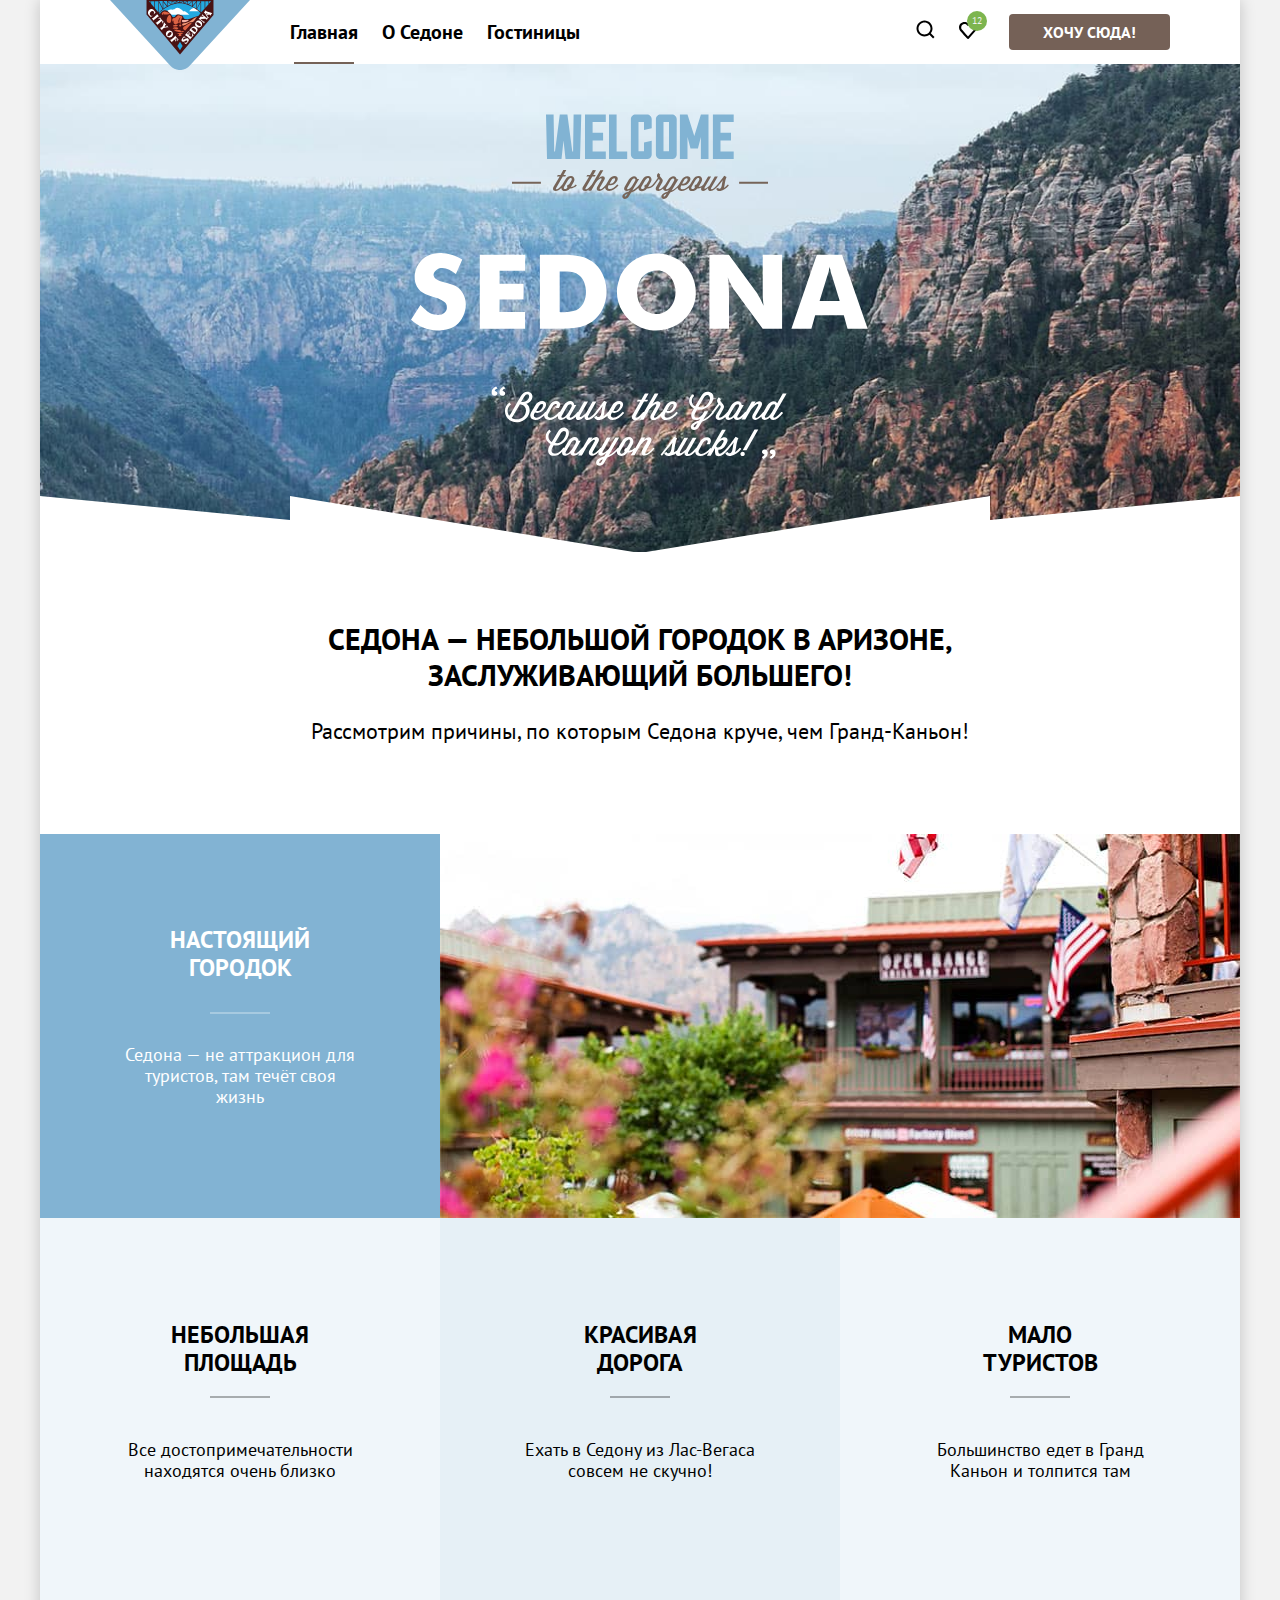
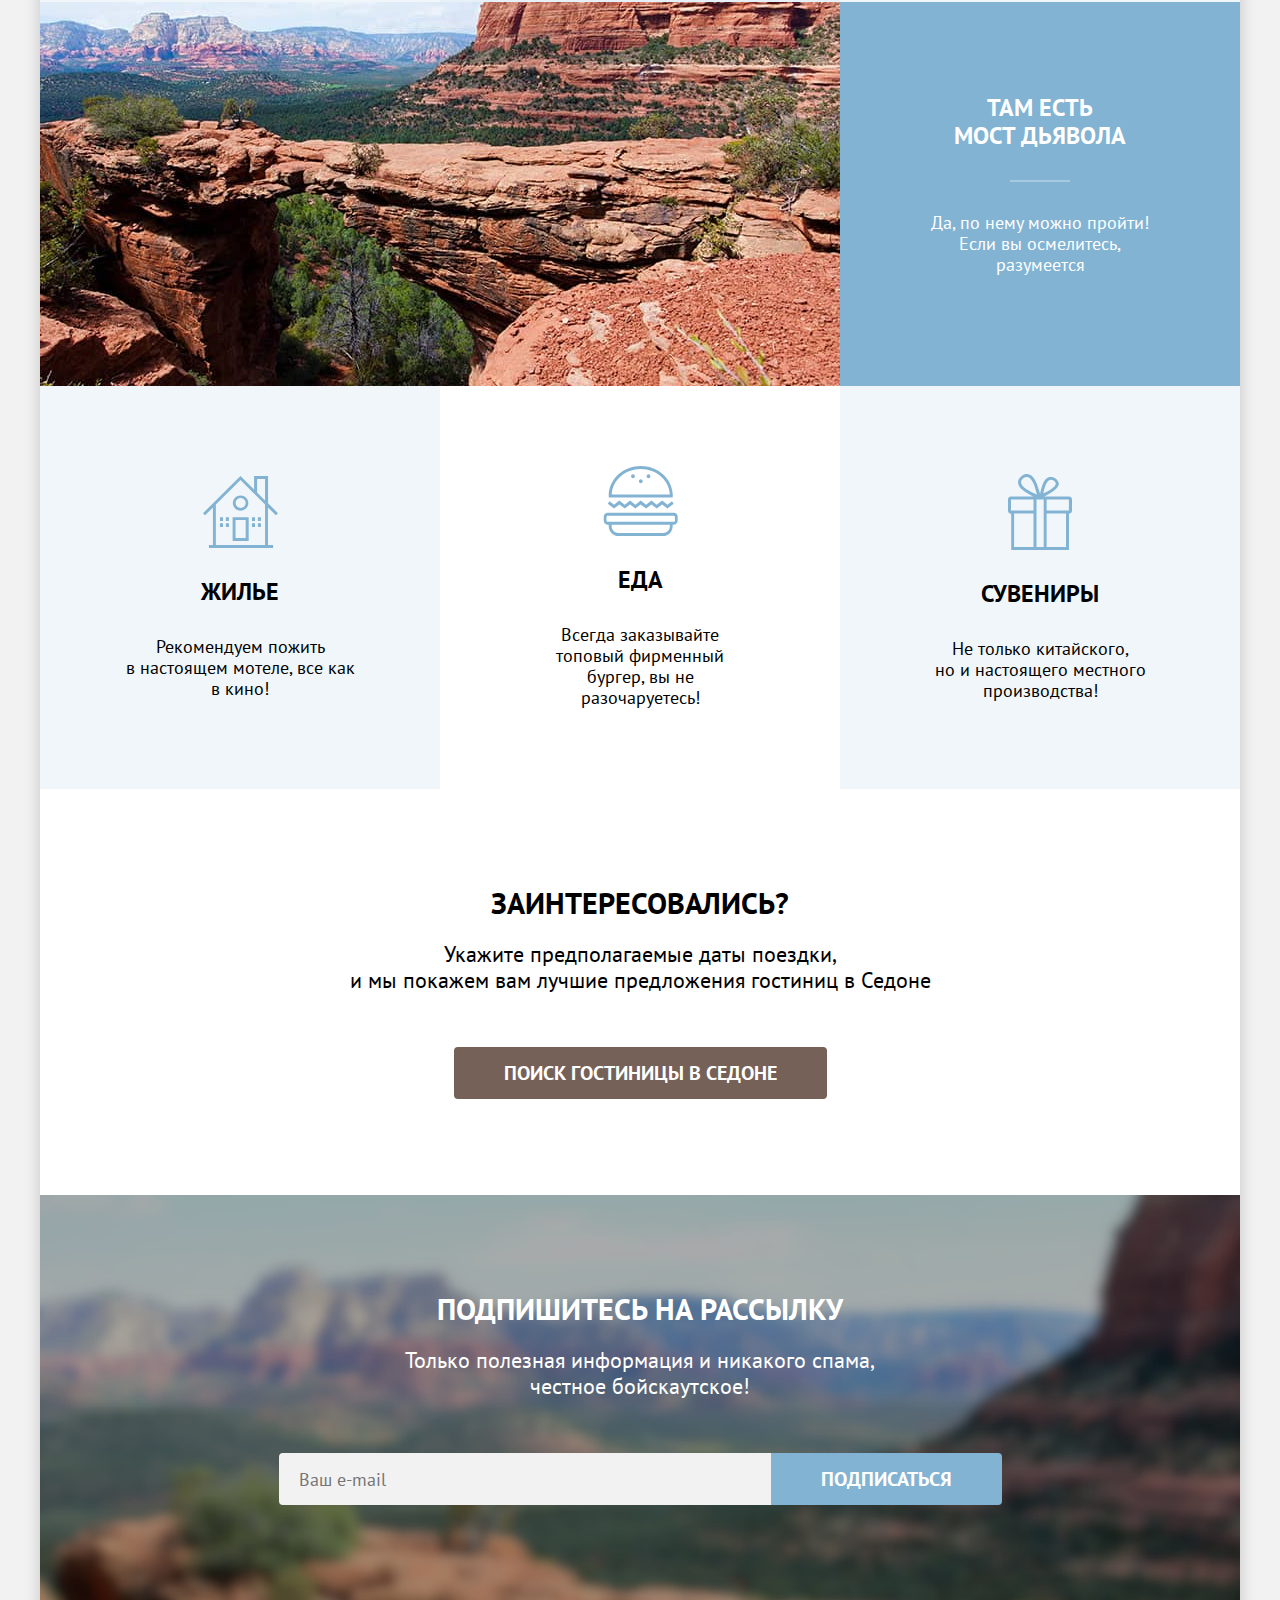
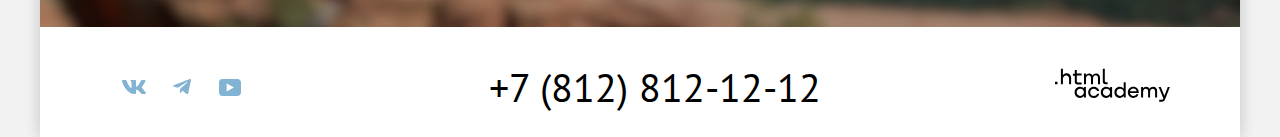
==== commit 76ae5ee5: "Добавляет формы и чекбоксы" ====
--- a/index.html
+++ b/index.html
@@ -14,7 +14,8 @@
       <!--Навигация и главное меню-->
       <nav class="navigation">
         <a class="navigation-logo" href="index.html">
-          <svg class="header-logo" xmlns="http://www.w3.org/2000/svg" width="140" height="70" fill="none" viewBox="0 0 140 70">
+          <svg class="header-logo" xmlns="http://www.w3.org/2000/svg" width="140" height="70" fill="none"
+            viewBox="0 0 140 70">
             <g clip-path="url(#a)">
               <path fill="#81B3D3" d="M140 0H0l60.362 65.7c5.276 5.8 14 5.8 19.276 0L140 0Z" />
               <path fill="#23A9E1" d="m37.232.5 32.565 37.9L102.261.7 37.231.5Z" />
@@ -210,10 +211,11 @@
           </p>
           <form class="subscribe-form" action="https://echo.htmlacademy.ru/" method="post">
             <p class="subscribe-form-label">
-              <label for="subscribe-form">Ваш e-mail.</label>
-              <input type="email" id="subscribe-form" name="subscribe-form" placeholder="Ваш e-mail" />
+              <label for="subscribe-form">
+                <input class="field" type="email" id="subscribe-form" name="subscribe-form" placeholder="Ваш e-mail" />
+              </label>
+              <button class="button subscribe-button" type="submit">Подписаться</button>
             </p>
-            <button class="button subscribe-button" type="submit">Подписаться</button>
           </form>
         </section>
       </div>
--- a/styles/styles.css
+++ b/styles/styles.css
@@ -78,6 +78,7 @@
   color: #ffffff;
   background-color: #82B3D3;
   padding: 8px 50px;
+  border-radius: 0 4px 4px 0;
 }
 
 .filter-button {
@@ -86,6 +87,8 @@
   color: #ffffff;
   background-color: #82B3D3;
   padding: 8px 50px;
+  margin-top: 56px;
+  margin-bottom: 32px;
 }
 
 .more-button {
@@ -189,7 +192,7 @@
 .main-title {
   position: relative;
   background-image: url(../images/background-index.jpg);
-  background-color: #FF5757;
+  background-color: #756157;
   background-size: cover;
   background-repeat: no-repeat;
   text-align: center;
@@ -423,17 +426,30 @@
 .newsletter-main-subs {
   background-image: url(../images/background-subscribe.jpg);
   background-size: cover;
-  background-color: #FF5757;
+  background-color: #756157;
   background-repeat: no-repeat;
   text-align: center;
   padding: 96px 70px 104px;
   color: #ffffff;
 }
 
-.subscribe-form {
+.subscribe-form-label {
   display: flex;
   flex-direction: row;
   justify-content: center;
+  align-items: center;
+}
+
+.field {
+  margin: 0;
+  width: 452px;
+  background: #F2F2F2;
+  border-radius: 4px 0 0 4px;
+  padding: 12px 20px;
+  border: none;
+  min-height: 28px;
+  font: inherit;
+
 }
 
 .newsletter-catalog-subs {
@@ -515,7 +531,7 @@
   line-height: 78px;
   margin: 0;
 }
-
+/*Хлебные крошки*/
 .breadcrumbs-list {
   display: flex;
   padding: 0;
@@ -558,22 +574,32 @@
 .breadcrumbs-item:active {
   color: rgba(255, 255, 255, 0.3);
 }
+/* Фильтр */
 
 .filter-content {
   background-image: url(../images/background-catalog.jpg);
-  background-color: #FF5757;
+  background-color: #756157;
   background-size: cover;
   background-repeat: no-repeat;
   color: #ffffff;
   padding: 35px 70px 70px;
 }
 
+.filter-title {
+  font-style: normal;
+  font-weight: 700;
+  font-size: 20px;
+  line-height: 24px;
+  text-transform: capitalize;
+  margin-bottom: 32px;
+}
+
 .hotel-filter {
   display: flex;
   flex-direction: row;
   justify-content: space-between;
-  align-items: center;
-}
+}
+/* Фильтр инфраструктуры */
 
 .ifrastructure-filter {
   border: 0 none;
@@ -582,28 +608,106 @@
   margin: 0;
 }
 
-.infrastructure-filter-list {
+.filter-list {
   display: flex;
   flex-direction: column;
   align-items: flex-start;
   list-style-type: none;
   margin: 0;
   padding: 0;
-}
-
-.ifrastructure-filter-item {
+
+}
+
+
+
+.filter-item {
   display: flex;
   flex-direction: column;
   margin: 0;
   padding: 0;
-}
-
-.control-filter {
-  color: #ffffff;
+  margin-bottom: 16px;
+}
+
+ .filter-item:not(:last-child) {
+  margin-bottom:0;
+}
+
+/* Чекбокс */
+.control {
+  position: relative;
+  display: block;
+  padding-left: 36px;
+  padding-bottom: 16px;
+}
+
+.control-mark {
+  position: absolute;
   width: 20px;
   height: 20px;
-
-}
+  background: #FFFFFF;
+  border-radius: 4px;
+  left: 0;
+}
+
+.control:hover .control-mark,
+.control:hover .control-label {
+  opacity: 0.6;
+}
+
+
+.control .control-mark:focus {
+  outline: 3px solid #83B3D3;
+}
+
+.control:active .control-mark,
+.control:active .control-label  {
+  opacity: 0.3;
+}
+
+.control-input[type="checkbox"]:checked + .control-mark::before {
+  position: absolute;
+  top: 9px;
+  left: 5px;
+  width: 5px;
+  height: 2px;
+  background-color: #3F5E72;
+  content: "";
+}
+
+.control-input[type="checkbox"]:checked + .control-mark::after {
+  position: absolute;
+  top: 8px;
+  left: 8px;
+  width: 8px;
+  height: 2px;
+  background-color: #3F5E72;
+  content: "";
+}
+
+.control-input[type="checkbox"]:checked + .control-mark::before {
+  transform: rotate(45deg);
+}
+
+.control-input[type="checkbox"]:checked + .control-mark::after {
+  transform: rotate(-45deg);
+}
+
+.control-input[type="radio"] + .control-mark {
+  border-radius: 50%;
+}
+
+.control-input[type="radio"]:checked +.control-mark::before {
+  position: absolute;
+    top: 5px;
+    width: 10px;
+    height: 10px;
+    background-color: #3F5E72;
+    border-radius: 50%;
+    content: "";
+    left: 5px;
+}
+
+/* Фильтр типа жилья */
 
 .type-of-housing-filter {
   border: 0 none;
@@ -612,22 +716,91 @@
   margin: 0;
 }
 
-.type-of-housing-filter-list {
-  display: flex;
-  flex-direction: column;
-  align-items: flex-start;
-  margin: 0;
-  padding: 0;
-  list-style-type: none;
-}
-
-.price {
-  display: flex;
-  flex-direction: column;
-  align-items: flex-start;
+.catalog-filter-group {
   border: 0 none;
-  padding: 0;
-  margin: 0;
+  margin: 0;
+  padding: 0;
+
+}
+
+.range-input {
+  width: 143px;
+  padding: 12px 20px;
+  box-sizing: border-box;
+  font-weight: 700;
+  font-size: 18px;
+  line-height: 24px;
+  border: none;
+  appearance: textfield;
+}
+
+.range-input::-webkit-outer-spin-button,
+.range-input::-webkit-inner-spin-button {
+  appearance: none;
+  margin: 0;
+}
+
+.range-min {
+  border-radius: 4px 0 0 4px;
+}
+
+.range-max {
+  border-radius: 0 4px 4px 0;
+}
+
+.range-input:hover {
+  background-color: #E6E6E6;
+  outline: none;
+}
+
+.range-input:focus {
+  background: #E6E6E6;
+  outline: 3px solid #83B3D3;
+}
+
+.range-input:active {
+  background: #F2F2F2;
+  outline: 2px solid #000000;
+}
+
+.range-scale {
+  position: relative;
+  margin-top: 36px;
+  width: 287px;
+  height: 4px;
+  background-color: #5e5c5c;
+  border-radius: 2px;
+}
+
+.range-bar {
+  position: absolute;
+  height: 4px;
+  background-color: #ffffff;
+
+}
+
+.range-toggle {
+  position: absolute;
+  width: 20px;
+  height: 20px;
+  background: #FFFFFF;
+  border-radius: 5px;
+  border: none;
+  cursor: pointer;
+}
+
+.range-toggle:active,
+.range-toggle:focus {
+  outline: 3px solid #82B3D3;
+}
+
+.toggle-min {
+  top: -8px;
+}
+
+.toggle-max {
+  top: -8px;
+  right: -10px;
 }
 
 .hotel-list {
@@ -732,14 +905,28 @@
   display: flex;
   flex-direction: row;
   justify-content: space-between;
-  align-items: center;
+  align-items: baseline;
   padding-top: 50px;
   padding-bottom: 40px;
+
 }
 
 .sorting-type {
   margin-left: auto;
   margin-right: 70px;
+}
+
+.select-control {
+  width: 292px;
+  padding: 14px 20px 14px 20px;
+  border: 2px solid #E5E5E5;
+  border-radius: 4px;
+  appearance: none;
+  box-sizing: border-box;
+  font: inherit;
+  background-image: url(../images/arrow-down.svg);
+  background-repeat: no-repeat;
+  background-position: right 16px center;
 }
 
 .card-grid-toggle {
@@ -765,6 +952,7 @@
   border-radius: 4px;
   margin-right: 8px;
 }
+
 /*Пагинация*/
 
 .pagination-list {
@@ -964,7 +1152,7 @@
 }
 
 .reset-button:focus {
-  border: 3px solid #83B3D3;
+  outline: 3px solid #83B3D3;
 }
 
 .reset-button:active {
@@ -1069,15 +1257,15 @@
 
 /*card-grid-toggle*/
 .card-grid-toggle:hover {
-  border: 2px solid #000000;
+  outline: 2px solid #000000;
 }
 
 .card-grid-toggle:focus {
-  border: 2px solid #68A2CA;
+  outline: 2px solid #68A2CA;
 }
 
 .card-grid-toggle:active {
-  border: 2px solid #000000;
+  outline: 2px solid #000000;
 }
 
 /*more-button*/
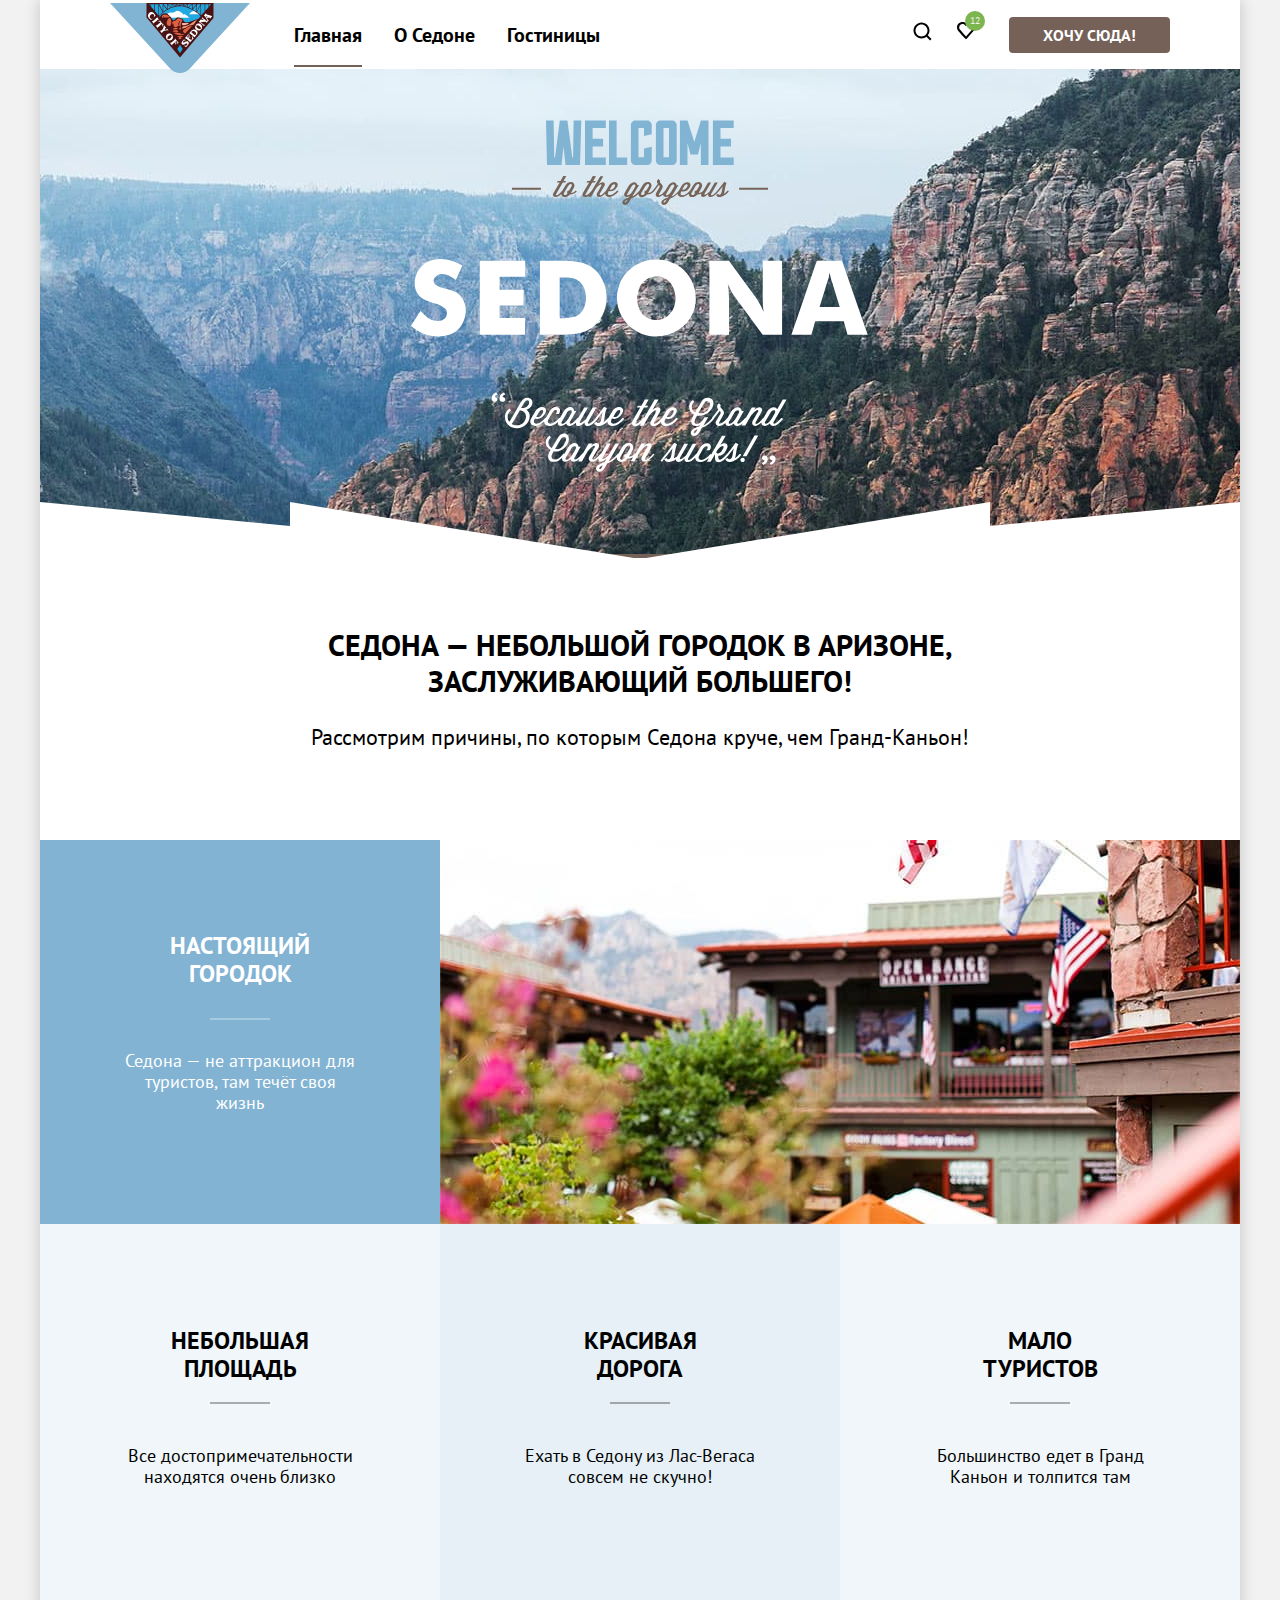
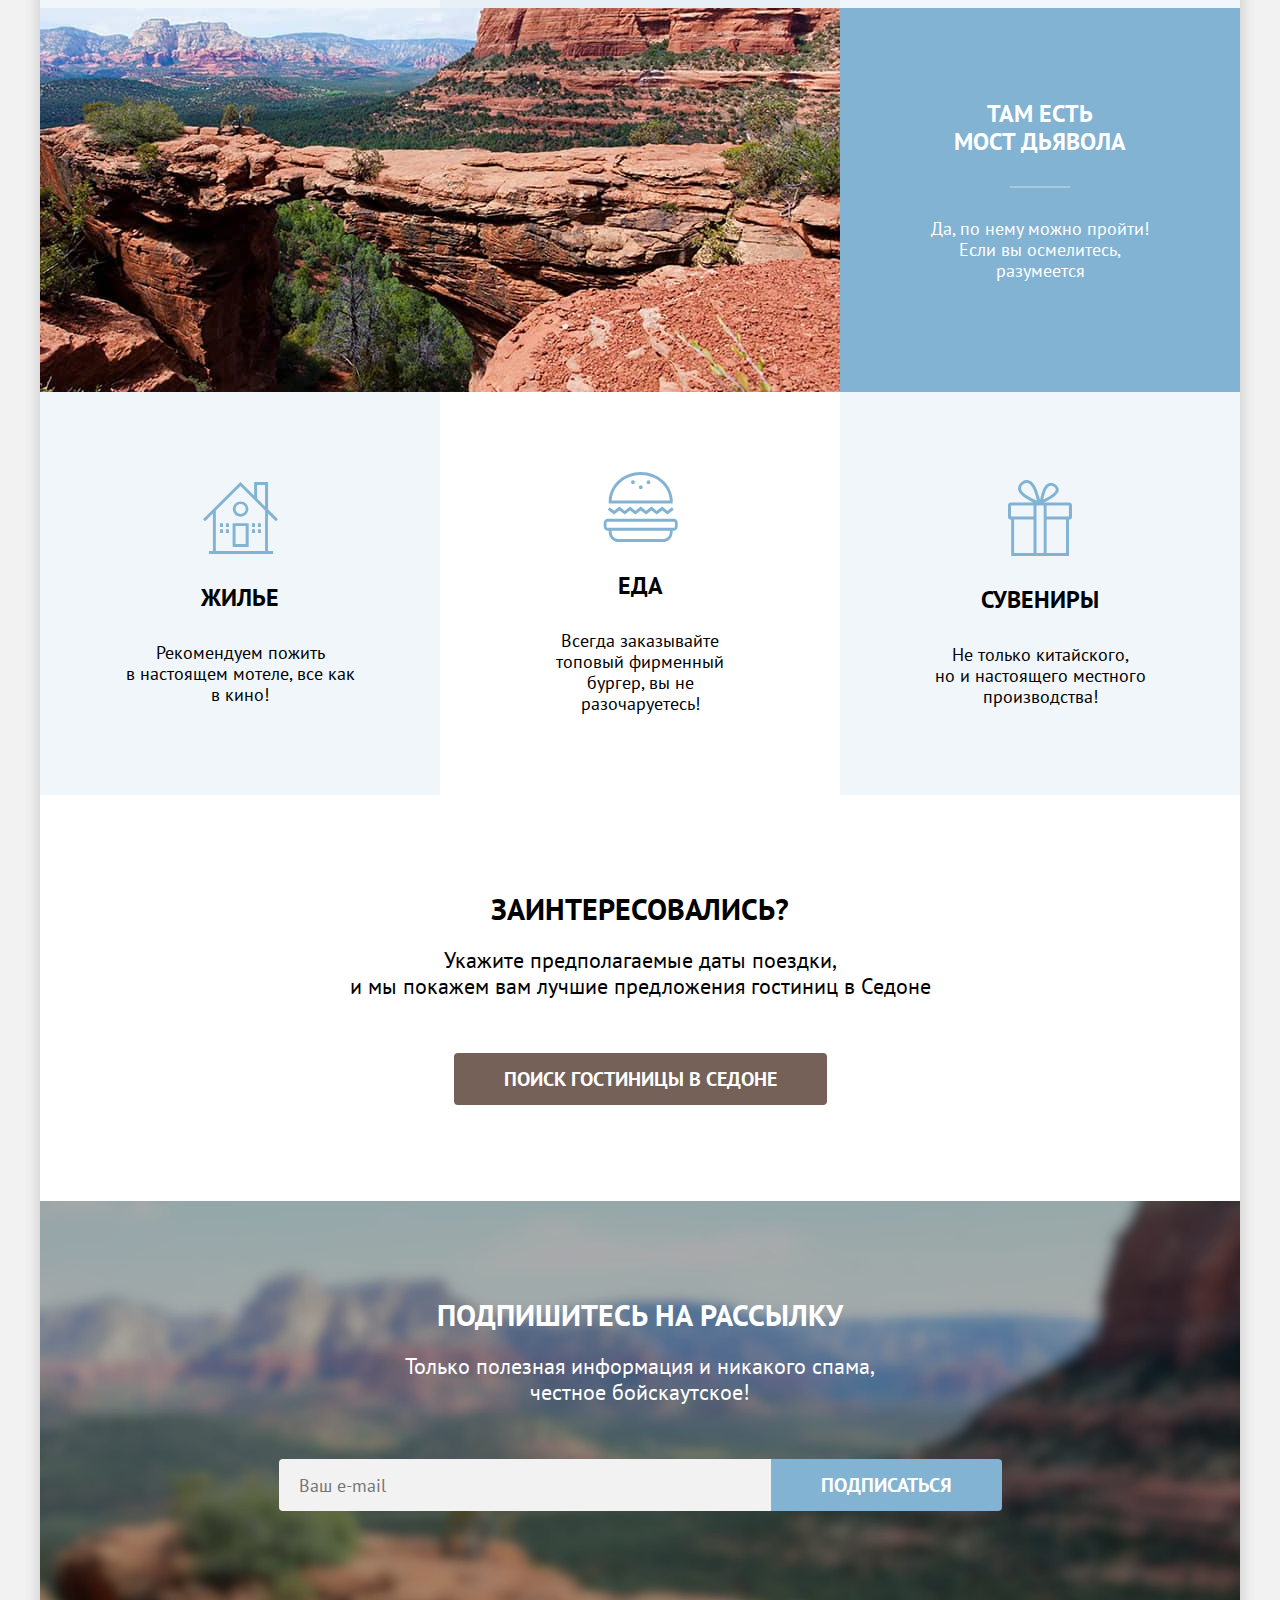
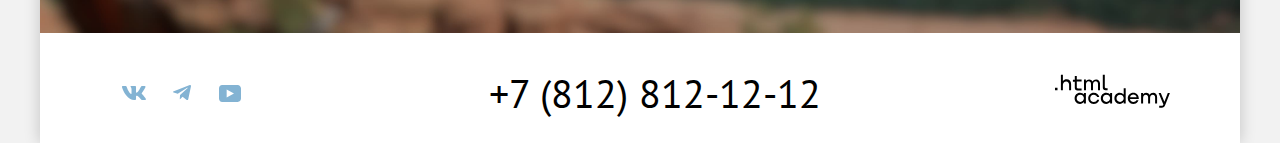
==== commit 23ed2b99: "Добавляет стилизацию форм. Добавляет модальное окно" ====
--- a/index.html
+++ b/index.html
@@ -3,10 +3,10 @@
 
   <head>
     <meta charset="utf-8" />
-    <meta name="viewport" content="width=device-width, initial-scale=1.0">
+    <meta name="viewport" content="width=device-width, initial-scale=1.0" />
     <title>HTML Academy: Седона</title>
-    <link rel="stylesheet" href="styles/styles.css">
-    <link rel="shortcut icon" href="/images/favicon.svg">
+    <link rel="stylesheet" href="styles/styles.css" />
+    <link rel="shortcut icon" href="/images/favicon.svg" />
   </head>
 
   <body>
@@ -51,11 +51,11 @@
             <a class="navigation-link" href="catalog.html">Гостиницы</a>
           </li>
         </ul>
-        <ul class=" navigation-list navigation-user">
-          <li class="navigation-item">
-            <a class="navigation-link" href="#">
-              <svg aria-hidden="true" focusable="false" xmlns="http://www.w3.org/2000/svg" width="19" height="19"
-                fill="none" viewBox="0 0 19 19">
+        <ul class="navigation-list navigation-user">
+          <li class="navigation-item">
+            <a class="navigation-link user-link" href="#">
+              <svg aria-hidden="true" focusable="false" xmlns="http://www.w3.org/2000/svg" width="20" height="20"
+                fill="none" viewBox="0 0 20 20">
                 <path fill="#000"
                   d="m18.5 17.008-3.7-3.68c1-1.292 1.7-2.983 1.7-4.872C16.5 4.08 12.9.5 8.5.5s-8 3.68-8 8.055c0 4.376 3.6 7.956 8 7.956 1.8 0 3.5-.597 4.9-1.69l3.7 3.679 1.4-1.492Zm-10-2.486c-3.3 0-6-2.685-6-5.967 0-3.282 2.7-5.967 6-5.967s6 2.685 6 5.967c0 3.282-2.7 5.967-6 5.967Z" />
               </svg>
@@ -63,9 +63,9 @@
             </a>
           </li>
           <li class="navigation-item">
-            <a class="navigation-link" href="#">
-              <svg aria-hidden="true" focusable="false" xmlns="http://www.w3.org/2000/svg" width="18" height="17"
-                fill="none" viewBox="0 0 18 17">
+            <a class="navigation-link user-link" href="#">
+              <svg aria-hidden="true" focusable="false" xmlns="http://www.w3.org/2000/svg" width="20" height="20"
+                fill="none" viewBox="0 0 20 20">
                 <path fill="#000"
                   d="M8.9 17c-.3 0-.6-.1-.8-.4-5.4-6.1-6.7-7.5-7-7.9C.4 7.8 0 6.6 0 5.4 0 2.4 2.4 0 5.5 0 6.8 0 8 .5 9 1.3 10 .5 11.3 0 12.5 0c3 0 5.5 2.4 5.5 5.4 0 1.3-.5 2.5-1.3 3.4l-7 7.9c-.2.2-.4.3-.8.3Zm-6-9.5c.3.4 3.5 4 6.1 6.9l6.2-7c.5-.5.7-1.2.7-2 0-1.8-1.5-3.3-3.3-3.3-1 0-2 .5-2.7 1.3-.3.3-.6.4-.9.4-.3 0-.6-.2-.8-.4-.7-.8-1.7-1.3-2.7-1.3-1.8 0-3.3 1.5-3.3 3.3-.1.9.3 1.6.7 2.1-.1 0-.1 0 0 0Z" />
               </svg>
@@ -88,9 +88,13 @@
             alt="Welcome to the gorgeous Sedona, because the Grand Canyon sucks!" />
         </section>
         <section class="background-title">
-          <p class="heading-font">Седона — небольшой городок в Аризоне,<br>
-            заслуживающий большего!</p>
-          <p class="paragraph-font">Рассмотрим причины, по которым Седона круче, чем Гранд-Каньон!</p>
+          <p class="heading-font">
+            Седона — небольшой городок в Аризоне,<br />
+            заслуживающий большего!
+          </p>
+          <p class="paragraph-font">
+            Рассмотрим причины, по которым Седона круче, чем Гранд-Каньон!
+          </p>
         </section>
         <!--Преимущества-->
         <section class="advantages" data-test="advantages">
@@ -98,7 +102,7 @@
           <ul class="advantages-list">
             <li class="advantages-item background-blue">
               <div class="advantages-content">
-                <h3 class="advantages-title ">Настоящий городок</h3>
+                <h3 class="advantages-title">Настоящий городок</h3>
                 <p class="advantages-description">
                   Седона — не аттракцион для туристов, там течёт своя жизнь
                 </p>
@@ -118,7 +122,7 @@
             </li>
             <li class="advantages-item background-grey-middle">
               <div class="advantages-content-row">
-                <h3 class="advantages-title ">Красивая<br>дорога</h3>
+                <h3 class="advantages-title">Красивая<br />дорога</h3>
                 <p class="advantages-description">
                   Ехать в Седону из Лас-Вегаса совсем не скучно!
                 </p>
@@ -126,7 +130,10 @@
             </li>
             <li class="advantages-item background-grey-soft">
               <div class="advantages-content-row">
-                <h3 class="advantages-title">Мало<br> туристов</h3>
+                <h3 class="advantages-title">
+                  Мало<br />
+                  туристов
+                </h3>
                 <p class="advantages-description">
                   Большинство едет в Гранд Каньон и толпится там
                 </p>
@@ -138,7 +145,10 @@
             </li>
             <li class="advantages-item background-blue">
               <div class="advantages-content">
-                <h3 class="advantages-title">Там есть<br> мост дьявола</h3>
+                <h3 class="advantages-title">
+                  Там есть<br />
+                  мост дьявола
+                </h3>
                 <p class="advantages-description">
                   Да, по нему можно пройти! Если вы осмелитесь, разумеется
                 </p>
@@ -161,7 +171,8 @@
                 </svg>
                 <h3 class="services-title">Жилье</h3>
                 <p class="services-description">
-                  Рекомендуем пожить<br> в настоящем мотеле, все как в кино!
+                  Рекомендуем пожить<br />
+                  в настоящем мотеле, все как в кино!
                 </p>
               </div>
             </li>
@@ -176,7 +187,8 @@
                 </svg>
                 <h3 class="services-title">Еда</h3>
                 <p class="services-description">
-                  Всегда заказывайте <br>топовый фирменный бургер, вы не разочаруетесь!
+                  Всегда заказывайте <br />топовый фирменный бургер, вы не
+                  разочаруетесь!
                 </p>
               </div>
             </li>
@@ -189,7 +201,8 @@
                 </svg>
                 <h3 class="services-title">Сувениры</h3>
                 <p class="services-description">
-                  Не только китайского,<br> но и настоящего местного производства!
+                  Не только китайского,<br />
+                  но и настоящего местного производства!
                 </p>
               </div>
             </li>
@@ -198,23 +211,27 @@
         <!--Поиск гостиницы-->
         <section class="hotel-search" data-test="search">
           <h2 class="heading-font-two">Заинтересовались?</h2>
-          <p class="paragraph-font-two">Укажите предполагаемые даты поездки,<br> и мы покажем вам лучшие
-            предложения гостиниц в Седоне
+          <p class="paragraph-font-two">
+            Укажите предполагаемые даты поездки,<br />
+            и мы покажем вам лучшие предложения гостиниц в Седоне
           </p>
           <a class="button search-button" href="#">Поиск гостиницы в Седоне</a>
         </section>
         <!--Подписка на рассылку-->
         <section class="newsletter-main-subs" data-test="subscribe">
           <h2 class="heading-font heading-font-two">Подпишитесь на рассылку</h2>
-          <p class="paragraph-font paragraph-font-two">Только полезная информация и никакого спама,<br> честное
-            бойскаутское!
+          <p class="paragraph-font paragraph-font-two">
+            Только полезная информация и никакого спама,<br />
+            честное бойскаутское!
           </p>
           <form class="subscribe-form" action="https://echo.htmlacademy.ru/" method="post">
             <p class="subscribe-form-label">
               <label for="subscribe-form">
                 <input class="field" type="email" id="subscribe-form" name="subscribe-form" placeholder="Ваш e-mail" />
               </label>
-              <button class="button subscribe-button" type="submit">Подписаться</button>
+              <button class="button subscribe-button" type="submit">
+                Подписаться
+              </button>
             </p>
           </form>
         </section>
@@ -267,6 +284,40 @@
         </a>
       </div>
     </footer>
+    <div class="modal-container modal-container-close">
+      <div class="modal modal-search">
+        <button class="modal-close-button">
+          <span class="visually-hidden">Закрыть.</span>
+        </button>
+        <section class="modal-content">
+          <h2 class="modal-title">Поиск гостиницы в Седоне</h2>
+          <form class="auth-form" action="https://echo.htmlacademy.ru/" method="post">
+            <p class="field-group">
+              <label class="title-form" for="arrival-input">Дата заезда:</label>
+              <input class="date-form-field field" type="text" id="arrival-input" name="arrival-input"
+                placeholder="Дата заезда." />
+            </p>
+            <p class="field-group">
+              <label class="title-form" for="departure-input">Дата выезда:</label>
+              <input class="date-form-field field" type="text" id="departure-input" name="departure-input"
+                placeholder="Дата выезда." />
+            </p>
+            <div class="guest-form">
+            <p class="field-group">
+              <label class="title-form" for="adults-input">Взрослые:</label>
+              <input class="guest-form-field field" type="number" id="adults-input" name="adults-input"
+                placeholder="Взрослые." />
+              </p>
+            <p class="field-group">
+              <label class="title-form" for="child-input">Дети:</label>
+              <input class="guest-form-field field" type="number" id="child-input" name="child-input"
+                placeholder="Дети." />
+            </p></div>
+            <button class="button search-form-button" type="submit">Найти</button>
+          </form>
+        </section>
+      </div>
+    </div>
   </body>
 
 </html>
--- a/styles/styles.css
+++ b/styles/styles.css
@@ -175,13 +175,17 @@
 .navigation-link {
   position: relative;
   display: block;
-  padding: 20px 12px;
+  padding: 20px 16px;
   font-size: 20px;
   font-weight: 700;
   line-height: 24px;
   text-align: center;
   text-decoration: none;
   color: #000000;
+}
+
+.user-link {
+  padding: 22px 12px;
 }
 
 
@@ -193,11 +197,15 @@
   position: relative;
   background-image: url(../images/background-index.jpg);
   background-color: #756157;
-  background-size: cover;
   background-repeat: no-repeat;
   text-align: center;
-  padding: 50px 70px 82px;
-
+
+
+
+}
+
+.page-header-logo {
+  padding: 51px 371px 82px;
 }
 
 .main-title::after {
@@ -309,6 +317,7 @@
   line-height: 28px;
   text-align: center;
   text-transform: uppercase;
+  word-break: break-word;
 }
 
 .advantages-content:after {
@@ -335,6 +344,7 @@
 
 .advantages-description {
   margin: 0;
+  word-break: break-word;
 }
 
 .advantages-picture {
@@ -344,6 +354,7 @@
 .advantages-content {
   position: relative;
   padding: 92px 85px 111px;
+
 }
 
 .advantages-content-row {
@@ -519,6 +530,154 @@
   margin: 0 auto;
 }
 
+.modal-container {
+  position: fixed;
+  display: flex;
+  top: 0;
+  left: 0;
+  width: 100%;
+  height: 100%;
+  background-color: rgba(242, 242, 242, 0.8);
+  z-index: 1;
+}
+
+.modal-container-close {
+  display: none;
+}
+
+.modal {
+  position: relative;
+  margin: auto;
+  background-color: #FFFFFF;
+  background: #FFFFFF;
+  box-shadow: 0 25px 50px rgba(0, 0, 0, 0.15);
+  border-radius: 30px;
+}
+
+.modal-search {
+  width: 717px;
+}
+
+.modal-close-button {
+  position: absolute;
+  padding: 0;
+  top: 64px;
+  right: 52px;
+  width: 52px;
+  height: 52px;
+  background-color: #F2F2F2;
+  border-radius: 50%;
+  border: none;
+  background-image: url("../images/close.svg");
+  background-repeat: no-repeat;
+  background-position: center;
+  cursor: pointer;
+}
+
+.modal-title {
+  margin: 0;
+  margin-bottom: 64px;
+  font-family: 'PT Sans';
+  font-style: normal;
+  font-weight: 700;
+  font-size: 30px;
+  line-height: 36px;
+  text-transform: uppercase;
+  color: #000000;
+}
+
+.modal-content {
+  padding: 64px 70px;
+}
+
+.auth-form {
+  display: flex;
+  flex-direction: column;
+}
+
+.field-group {
+  display: flex;
+  align-items: center;
+  justify-content: space-between;
+  margin: 0;
+  padding: 0;
+  margin-bottom: 48px;
+  margin-right: 88px;
+}
+
+.field-group:first-child::after {
+  content: "Мы не можем отправить вас в прошлое.";
+  display: block;
+  position: absolute;
+  top: 216px;
+  right: 210px;
+  font-family: 'PT Sans';
+  font-style: normal;
+  font-weight: 400;
+  font-size: 16px;
+  line-height: 21px;
+  color: #FF5757;
+}
+
+.field-group:nth-child(2)::after {
+  content: "На эти даты есть свободные номера. Пока есть.";
+  display: block;
+  position: absolute;
+  top: 312px;
+  right: 159px;
+  font-family: 'PT Sans';
+  font-style: normal;
+  font-weight: 400;
+  font-size: 16px;
+  line-height: 21px;
+  color: #333333;
+}
+
+
+.title-form {
+  font-family: 'PT Sans';
+  font-style: normal;
+  font-weight: 700;
+  font-size: 20px;
+  line-height: 24px;
+  text-transform: capitalize;
+  min-width: 135px;
+  display: flex;
+  flex-wrap: wrap;
+  word-break: break-word;
+
+}
+
+.date-form-field {
+  box-sizing: border-box;
+  min-width: 440px;
+}
+
+.guest-form-field {
+  min-width: 110px;
+  max-width: 110px;
+  box-sizing: border-box;
+}
+
+.guest-form {
+  display: flex;
+}
+
+.search-form-button {
+  font-family: 'PT Sans';
+  font-style: normal;
+  font-weight: 700;
+  font-size: 20px;
+  line-height: 24px;
+  text-align: center;
+  text-transform: uppercase;
+  color: #FFFFFF;
+  background: #83B3D3;
+  border-radius: 10px;
+  padding: 18px 77px;
+}
+
+
 /*Каталог*/
 
 .inner-header {
@@ -531,6 +690,7 @@
   line-height: 78px;
   margin: 0;
 }
+
 /*Хлебные крошки*/
 .breadcrumbs-list {
   display: flex;
@@ -574,6 +734,7 @@
 .breadcrumbs-item:active {
   color: rgba(255, 255, 255, 0.3);
 }
+
 /* Фильтр */
 
 .filter-content {
@@ -599,6 +760,7 @@
   flex-direction: row;
   justify-content: space-between;
 }
+
 /* Фильтр инфраструктуры */
 
 .ifrastructure-filter {
@@ -628,8 +790,8 @@
   margin-bottom: 16px;
 }
 
- .filter-item:not(:last-child) {
-  margin-bottom:0;
+.filter-item:not(:last-child) {
+  margin-bottom: 0;
 }
 
 /* Чекбокс */
@@ -660,7 +822,7 @@
 }
 
 .control:active .control-mark,
-.control:active .control-label  {
+.control:active .control-label {
   opacity: 0.3;
 }
 
@@ -696,15 +858,15 @@
   border-radius: 50%;
 }
 
-.control-input[type="radio"]:checked +.control-mark::before {
-  position: absolute;
-    top: 5px;
-    width: 10px;
-    height: 10px;
-    background-color: #3F5E72;
-    border-radius: 50%;
-    content: "";
-    left: 5px;
+.control-input[type="radio"]:checked + .control-mark::before {
+  position: absolute;
+  top: 5px;
+  width: 10px;
+  height: 10px;
+  background-color: #3F5E72;
+  border-radius: 50%;
+  content: "";
+  left: 5px;
 }
 
 /* Фильтр типа жилья */
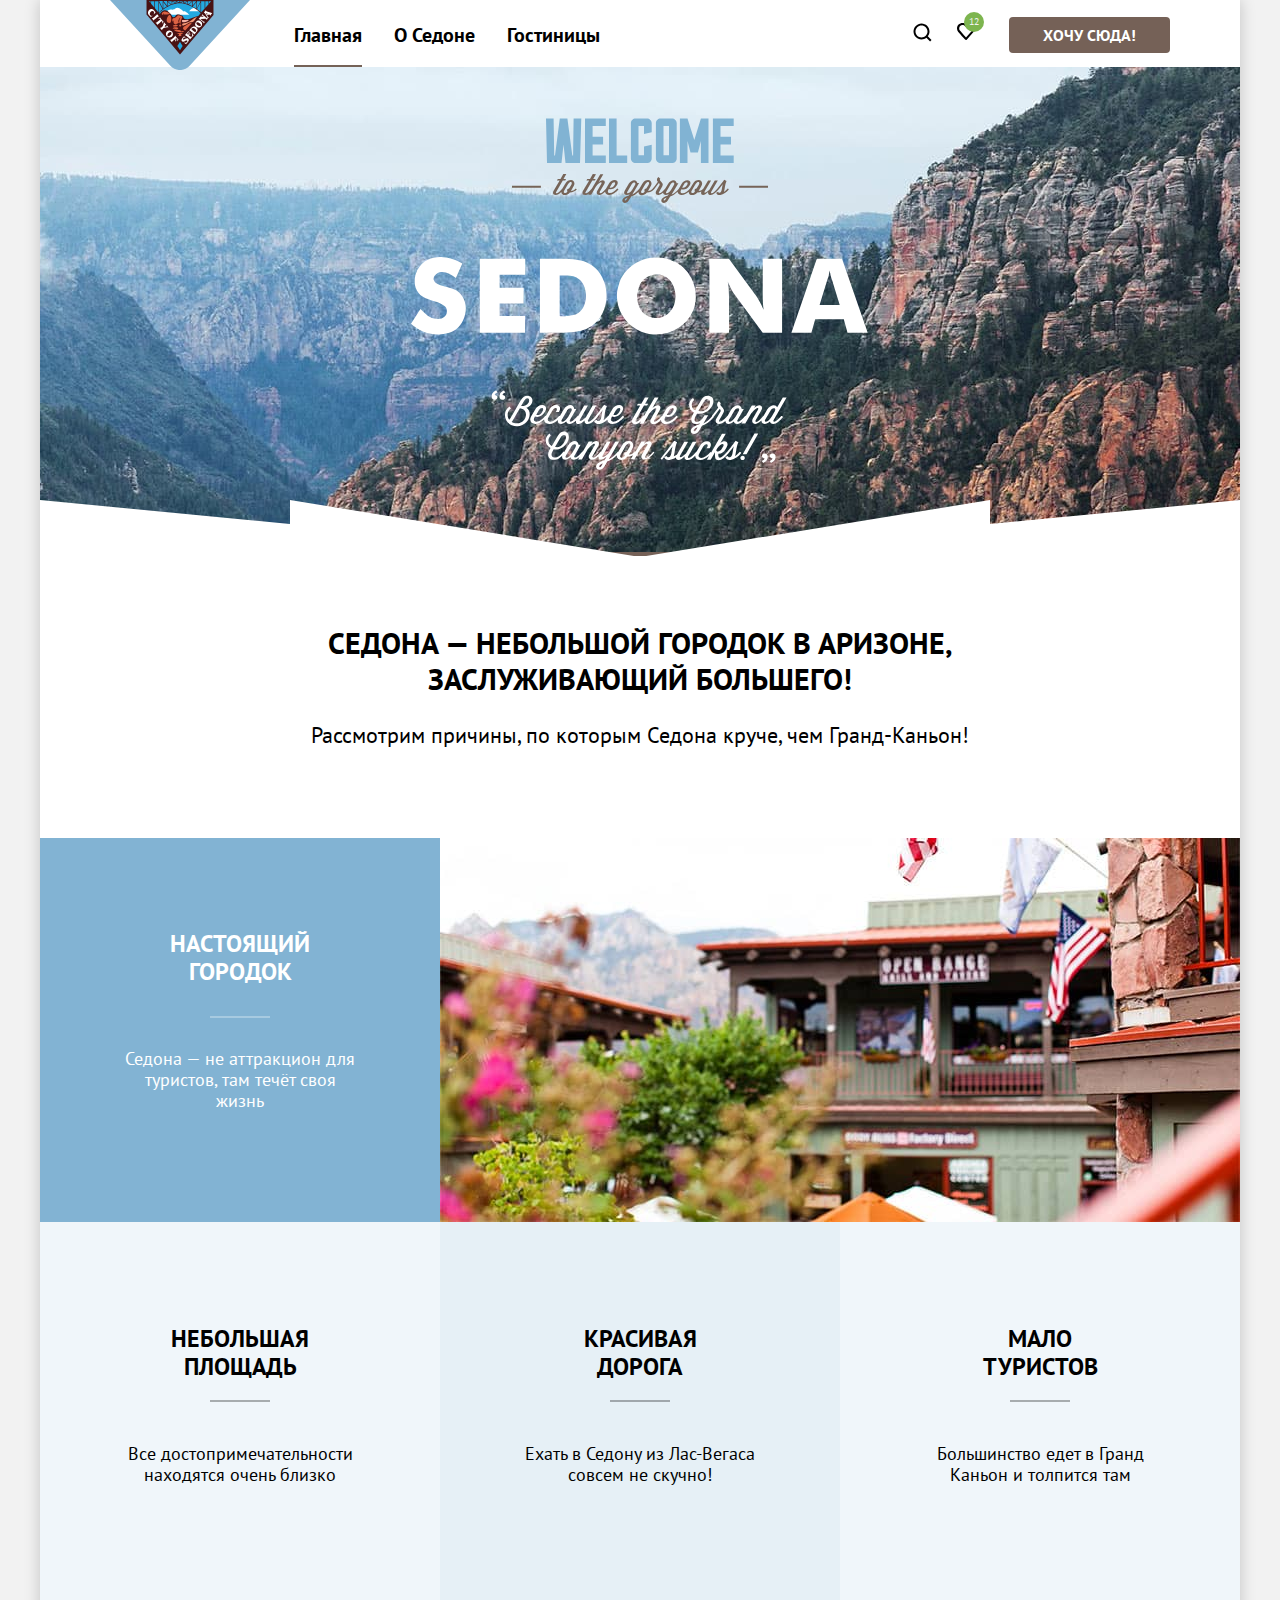
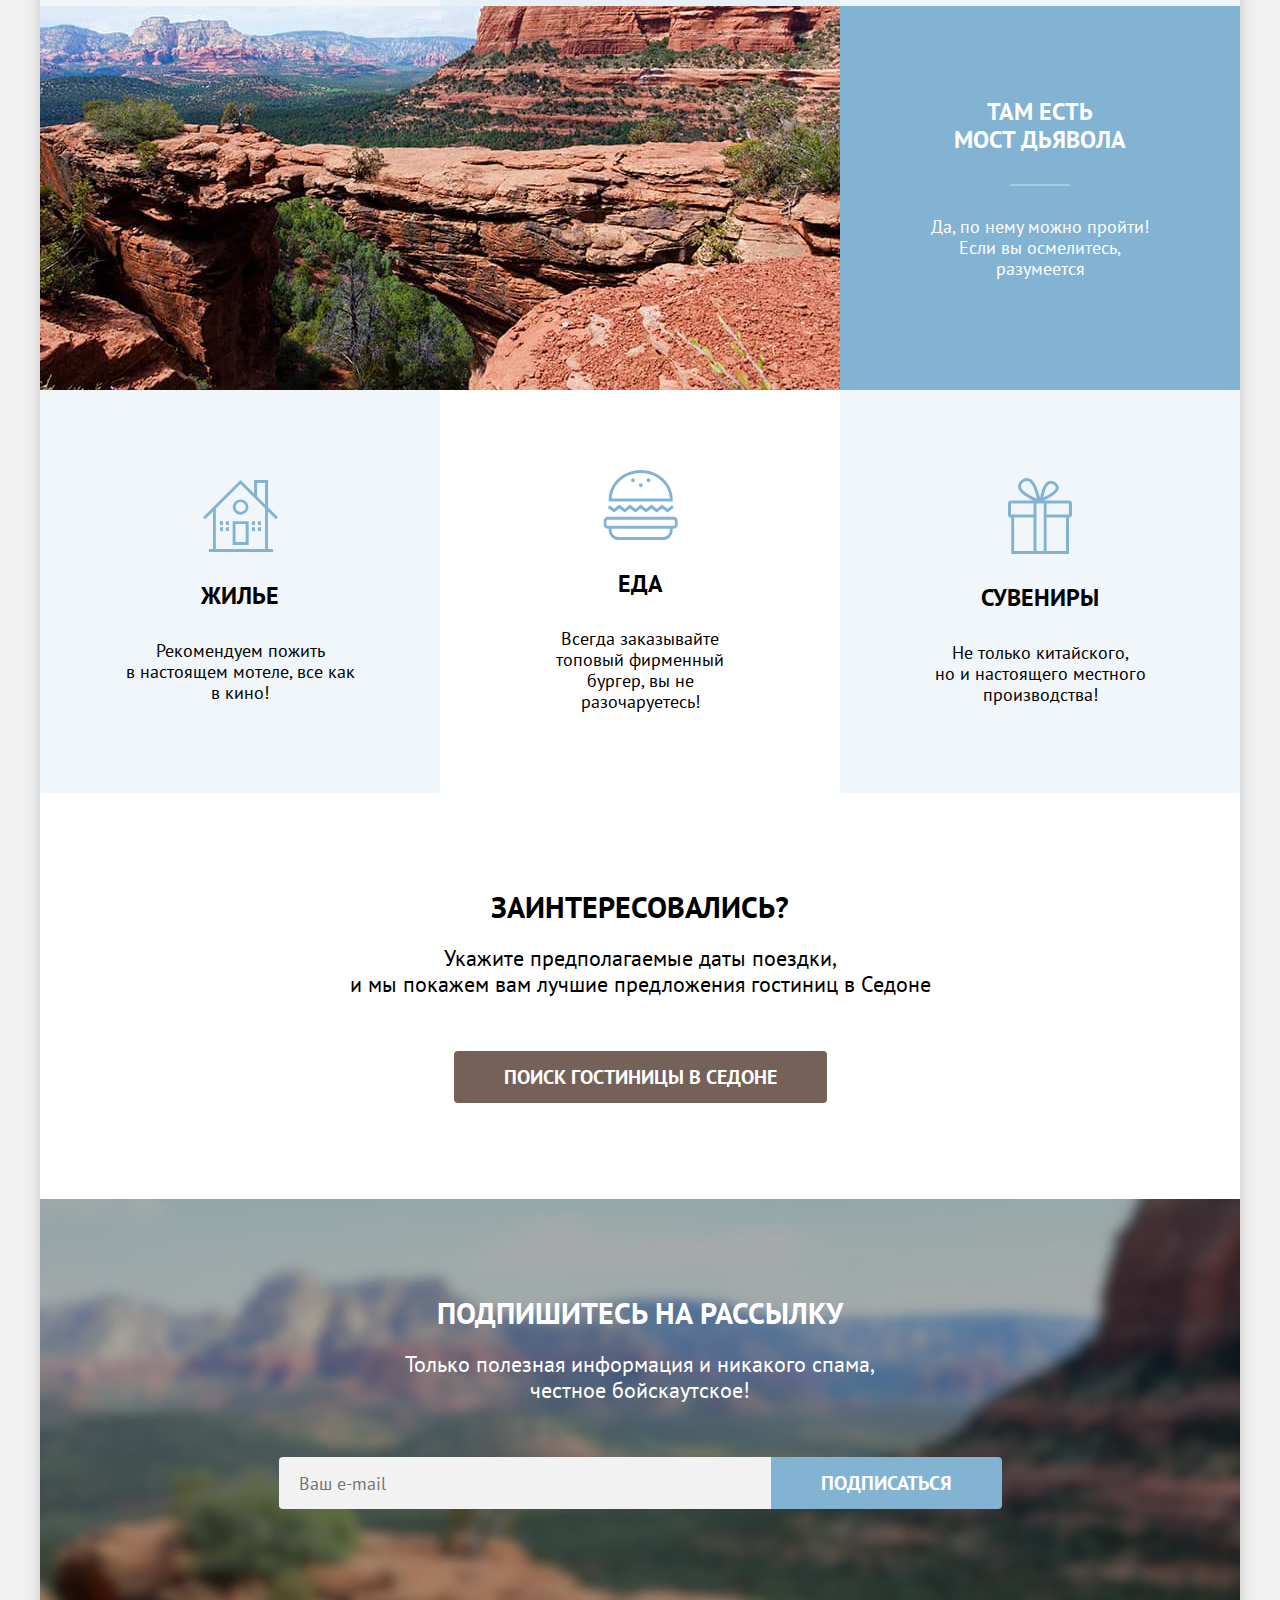
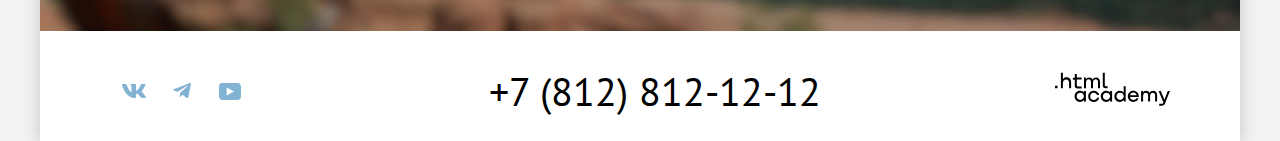
==== commit f0a57e94: "Исправляет модальное окно" ====
--- a/index.html
+++ b/index.html
@@ -284,6 +284,7 @@
         </a>
       </div>
     </footer>
+    <!-- Модальное окно -->
     <div class="modal-container modal-container-close">
       <div class="modal modal-search">
         <button class="modal-close-button">
@@ -292,28 +293,69 @@
         <section class="modal-content">
           <h2 class="modal-title">Поиск гостиницы в Седоне</h2>
           <form class="auth-form" action="https://echo.htmlacademy.ru/" method="post">
-            <p class="field-group">
-              <label class="title-form" for="arrival-input">Дата заезда:</label>
-              <input class="date-form-field field" type="text" id="arrival-input" name="arrival-input"
-                placeholder="Дата заезда." />
-            </p>
-            <p class="field-group">
-              <label class="title-form" for="departure-input">Дата выезда:</label>
-              <input class="date-form-field field" type="text" id="departure-input" name="departure-input"
-                placeholder="Дата выезда." />
-            </p>
+            <div class="date-form-wrapper">
+              <p class="field-group">
+                <label class="title-form" for="arrival-input">Дата заезда:</label>
+                <input class="date-form-field field" type="text" id="arrival-input" name="arrival-input"
+                  placeholder="Укажите дату" value="27 апреля 2020" />
+                <button type="button" class="date-icon"></button>
+              </p>
+              <p class="message-form message-error">
+                Мы не можем отправить вас в прошлое.
+              </p>
+            </div>
+            <div class="date-form-wrapper">
+              <p class="field-group">
+                <label class="title-form" for="departure-input">Дата выезда:</label>
+                <input class="date-form-field field" type="text" id="departure-input" name="departure-input"
+                  placeholder="Укажите дату" value="1 сентября 2023">
+                <button type="button" class="date-icon"></button>
+              </p>
+              <p class="message-form">
+                На эти даты есть свободные номера. Пока есть..
+              </p>
+            </div>
             <div class="guest-form">
-            <p class="field-group">
-              <label class="title-form" for="adults-input">Взрослые:</label>
-              <input class="guest-form-field field" type="number" id="adults-input" name="adults-input"
-                placeholder="Взрослые." />
-              </p>
-            <p class="field-group">
-              <label class="title-form" for="child-input">Дети:</label>
-              <input class="guest-form-field field" type="number" id="child-input" name="child-input"
-                placeholder="Дети." />
-            </p></div>
-            <button class="button search-form-button" type="submit">Найти</button>
+              <div class="guest-form-wrapper">
+                <p class="field-group">
+                  <label class="title-form" for="adults-input">Взрослые:</label>
+                <div class="guest-input-wrapper">
+                  <button type="button" class="minus-button"></button>
+                  <input class="guest-form-field field" type="number" id="adults-input" min="1" max="10" value="2"
+                    name="adults-input" placeholder="Взрослые." />
+                  <button type="button" class="plus-button"></button>
+                </div>
+              </div>
+              </p>
+
+
+              <div class="guest-form-wrapper">
+                <p class="field-group">
+                  <span class="title-form title-form-icon">
+                    <label class="title-form" for="child-input">Дети:</label>
+                    <span class="tooltip">
+                      <button class="tooltip-toggle" type="button" aria-labelledby="tooltip-label-date">
+                        <svg class="tooltip-icon" aria-hidden="true" focusable="false"
+                          xmlns="http://www.w3.org/2000/svg" width="20" height="20" fill="none" viewBox="0 0 20 20">
+                          <path fill="#fff" fill-rule="evenodd" d="M9 4h2v2H9V4Zm2 12H9V7h2v9Z" clip-rule="evenodd" />
+                        </svg>
+                      </button><span class="tooltip-text" role="tooltip" id="tooltip-label-date">Укажите количество
+                        детей, которые будут с вами, возраст которых от 6 до 18 лет. Дети до 6 лет размещаются
+                        бесплатно.</span>
+                    </span>
+                  </span>
+                <div class="guest-input-wrapper">
+                  <button type="button" class="minus-button"></button>
+                  <input class="guest-form-field field" type="number" id="child-input" min="1" max="10" value="2"
+                    name="child-input" placeholder="Дети." />
+                  <button type="button" class="plus-button"></button>
+                </div>
+              </div>
+            </div>
+
+            <button class="button search-form-button" type="submit">
+              Найти
+            </button>
           </form>
         </section>
       </div>
--- a/styles/styles.css
+++ b/styles/styles.css
@@ -127,6 +127,78 @@
   flex-direction: column;
 }
 
+button.minus-button {
+  position: absolute;
+  border: none;
+  width: 20px;
+  height: 20px;
+  cursor: pointer;
+  top: 14px;
+  left: 10px;
+}
+
+.minus-button::after {
+  position: absolute;
+  top: 9px;
+  left: 3px;
+  width: 14px;
+  height: 2px;
+  background-color: rgba(117, 97, 87, 0.3);
+  content: "";
+}
+
+.plus-button:hover::after,
+.plus-button:hover::before,
+.minus-button:hover::after {
+  background-color: #000000;
+}
+
+.plus-button:focus,
+.plus-button:focus,
+.minus-button:focus {
+  outline: 3px solid #82B3D3;
+  border-radius: 4px;
+  ;
+}
+
+.plus-button:focus::after,
+.plus-button:focus:before,
+.minus-button:focus::after {
+  background-color: #000000;
+}
+
+.plus-button:active::after,
+.plus-button:active:before,
+.minus-button:active::after {
+  background-color: rgba(117, 97, 87, 0.3);
+}
+
+button.plus-button {
+  position: absolute;
+  border: none;
+  width: 20px;
+  height: 20px;
+  cursor: pointer;
+  top: 14px;
+  right: 10px;
+}
+
+.plus-button::before,
+.plus-button::after {
+  position: absolute;
+  top: 9px;
+  left: 3px;
+  width: 14px;
+  height: 2px;
+  background-color: rgba(117, 97, 87, 0.3);
+  content: "";
+}
+
+.plus-button::before {
+  transform: rotate(90deg);
+}
+
+
 /*Навигация*/
 
 .header-logo {
@@ -136,7 +208,6 @@
 .navigation-logo {
   width: 138px;
   margin-right: 30px;
-  margin-bottom: -6px;
   z-index: 1;
 }
 
@@ -145,6 +216,7 @@
   width: 1060px;
   margin: 0 auto;
   align-items: center;
+  margin-bottom: -3px;
 }
 
 .navigation-list {
@@ -245,6 +317,15 @@
   margin-bottom: 20px;
 }
 
+.heading-font-three {
+  font-size: 30px;
+  font-weight: 700;
+  line-height: 36px;
+  text-align: center;
+  text-transform: uppercase;
+  margin: 0;
+}
+
 .paragraph-font {
   font-size: 22px;
   font-weight: 400;
@@ -263,7 +344,7 @@
 }
 
 .favourites-number {
-  font-family: "PT Sans";
+  font-family: "PT Sans" sans-serif;
   font-size: 10px;
   font-weight: 400;
   line-height: 10px;
@@ -274,7 +355,7 @@
   text-align: center;
   display: inline-block;
   top: 11px;
-  left: 20px;
+  left: 19px;
   position: absolute;
 }
 
@@ -568,22 +649,53 @@
   background-color: #F2F2F2;
   border-radius: 50%;
   border: none;
-  background-image: url("../images/close.svg");
-  background-repeat: no-repeat;
-  background-position: center;
   cursor: pointer;
 }
 
+.modal-close-button::before,
+.modal-close-button::after {
+  position: absolute;
+  top: 50%;
+  left: 17px;
+  width: 18px;
+  height: 2px;
+  background-color: #242424;
+  content: "";
+}
+
+.modal-close-button::before {
+  transform: rotate(45deg)
+}
+
+.modal-close-button::after {
+  transform: rotate(-45deg)
+}
+
+.modal-close-button:hover {
+  background-color: #E6E6E6;
+}
+
+.modal-close-button:focus {
+  background-color: #E6E6E6;
+  outline: 3px solid #83B3D3;
+}
+
+.modal-close-button:active::before,
+.modal-close-button:active::after {
+  opacity: 0.3;
+}
+
 .modal-title {
   margin: 0;
   margin-bottom: 64px;
-  font-family: 'PT Sans';
+  font-family: 'PT Sans' sans-serif;
   font-style: normal;
   font-weight: 700;
   font-size: 30px;
   line-height: 36px;
   text-transform: uppercase;
   color: #000000;
+  padding-right: 50px;
 }
 
 .modal-content {
@@ -593,39 +705,14 @@
 .auth-form {
   display: flex;
   flex-direction: column;
-}
-
-.field-group {
-  display: flex;
-  align-items: center;
-  justify-content: space-between;
-  margin: 0;
-  padding: 0;
-  margin-bottom: 48px;
-  margin-right: 88px;
-}
-
-.field-group:first-child::after {
-  content: "Мы не можем отправить вас в прошлое.";
-  display: block;
-  position: absolute;
-  top: 216px;
-  right: 210px;
-  font-family: 'PT Sans';
-  font-style: normal;
-  font-weight: 400;
-  font-size: 16px;
-  line-height: 21px;
-  color: #FF5757;
-}
-
-.field-group:nth-child(2)::after {
-  content: "На эти даты есть свободные номера. Пока есть.";
-  display: block;
-  position: absolute;
-  top: 312px;
-  right: 159px;
-  font-family: 'PT Sans';
+  position: relative;
+}
+
+.message-form {
+  margin: 0;
+  margin-left: 157px;
+  margin-bottom: 23px;
+  font-family: 'PT Sans' sans-serif;
   font-style: normal;
   font-weight: 400;
   font-size: 16px;
@@ -633,38 +720,196 @@
   color: #333333;
 }
 
+.message-error {
+  color: #FF5757;
+}
+
+.date-form-wrapper {
+  position: relative;
+}
+
+
+
+.field-group {
+  display: flex;
+  align-items: center;
+  justify-content: space-between;
+  margin: 0;
+  padding: 0;
+}
 
 .title-form {
-  font-family: 'PT Sans';
+  font-family: 'PT Sans' sans-serif;
   font-style: normal;
   font-weight: 700;
   font-size: 20px;
   line-height: 24px;
   text-transform: capitalize;
   min-width: 135px;
-  display: flex;
-  flex-wrap: wrap;
-  word-break: break-word;
-
+
+}
+
+.title-form-icon {
+  position: relative;
+}
+
+.tooltip {
+  position: absolute;
+  width: 26px;
+  height: 26px;
+  margin-left: 10px;
+}
+
+.tooltip-toggle {
+  border: none;
+  background-color: transparent;
+  padding: 0;
+  margin: 0;
+  display: block;
+  width: 26px;
+  height: 26px;
+  border-radius: 50%;
+  background: #83B3D3;
+  cursor: pointer;
+}
+
+.tooltip-icon {
+  width: 100%;
+  height: 100%;
+  color: #242424;
+  display: block;
+}
+
+.tooltip-text {
+  color: #ffffff;
+  background: #333333;
+  box-shadow: 0 15px 30px rgb(0 0 0 / 30%);
+  border-radius: 24px;
+  font-style: normal;
+  font-weight: 400;
+  font-size: 16px;
+  line-height: 20px;
+  text-transform: none;
+  padding: 15px 18px 18px 22px;
+  width: 216px;
+  margin-top: 15px;
+  position: absolute;
+  right: 115px;
+  left: 50%;
+  transform: translateX(-50%);
+  display: none;
+}
+
+.tooltip-toggle:hover + .tooltip-text,
+.tooltip-toggle:focus + .tooltip-text {
+  display: block;
+}
+
+.tooltip-text:after {
+  content: '';
+  background-image: url("../images/tooltip-corner.svg");
+  width: 19px;
+  height: 9px;
+  position: absolute;
+  transform: rotate(180deg);
+  bottom: 100%;
+  left: 0;
+  right: 0;
+  margin-left: auto;
+  margin-right: auto;
+  rotate: 180deg;
 }
 
 .date-form-field {
   box-sizing: border-box;
+  padding: 12px 48px 12px 20px;
   min-width: 440px;
+  font-family: 'PT Sans';
+  font-style: normal;
+  font-weight: 700;
+  font-size: 18px;
+  line-height: 24px;
+  margin-bottom: 4px;
+  border-radius: 4px;
+}
+
+.guest-form-field:hover,
+.date-form-field:hover {
+  background: #E6E6E6;
+
+}
+
+.guest-form-field:focus,
+.date-form-field:focus {
+  background: #E6E6E6;
+  outline: 3px solid #83B3D3;
+
+}
+
+.guest-form-field:active,
+.date-form-field:active {
+  background: #F2F2F2;
+  outline: 2px solid #000000;
+
+}
+
+
+
+.date-icon {
+  background-image: url(../images/date-icon.svg);
+  background-repeat: no-repeat;
+  width: 20px;
+  height: 20px;
+  opacity: 0.3;
+  border: none;
+  position: absolute;
+  top: 13px;
+  right: 19px;
+  cursor: pointer;
 }
 
 .guest-form-field {
-  min-width: 110px;
   max-width: 110px;
   box-sizing: border-box;
+  padding: 14px 40px;
+  font-style: normal;
+  font-weight: 700;
+  font-size: 18px;
+  line-height: 20px;
+  color: #000000;
+  border-radius: 4px;
+}
+
+input[type='number'] {
+  -moz-appearance: textfield;
+}
+
+input::-webkit-outer-spin-button,
+input::-webkit-inner-spin-button {
+  -webkit-appearance: none;
 }
 
 .guest-form {
   display: flex;
+  flex-wrap: wrap;
+  margin-bottom: 48px;
+  max-width: 577px;
+  justify-content: space-between;
+}
+
+.guest-form-wrapper {
+  display: flex;
+  width: 242px;
+}
+
+.guest-input-wrapper {
+  position: relative;
+  width: 110px;
+  display: flex;
 }
 
 .search-form-button {
-  font-family: 'PT Sans';
+  font-family: 'PT Sans' sans-serif;
   font-style: normal;
   font-weight: 700;
   font-size: 20px;
@@ -689,6 +934,7 @@
   font-weight: 700;
   line-height: 78px;
   margin: 0;
+  margin-bottom: 8px;
 }
 
 /*Хлебные крошки*/
@@ -697,11 +943,15 @@
   padding: 0;
   margin: 0;
   list-style-type: none;
+  font-style: normal;
+  font-weight: 400;
+  font-size: 16px;
+  line-height: 21px;
 }
 
 .breadcrumbs-item {
   position: relative;
-  margin-right: 32px;
+  margin-right: 29px;
   list-style-type: none;
 }
 
@@ -744,9 +994,11 @@
   background-repeat: no-repeat;
   color: #ffffff;
   padding: 35px 70px 70px;
+  margin-bottom: 50px;
 }
 
 .filter-title {
+  padding: 0;
   font-style: normal;
   font-weight: 700;
   font-size: 20px;
@@ -758,7 +1010,6 @@
 .hotel-filter {
   display: flex;
   flex-direction: row;
-  justify-content: space-between;
 }
 
 /* Фильтр инфраструктуры */
@@ -768,6 +1019,7 @@
   width: 151px;
   padding: 0;
   margin: 0;
+  margin-right: 70px;
 }
 
 .filter-list {
@@ -787,11 +1039,11 @@
   flex-direction: column;
   margin: 0;
   padding: 0;
-  margin-bottom: 16px;
-}
-
-.filter-item:not(:last-child) {
-  margin-bottom: 0;
+  padding-bottom: 16px;
+}
+
+.filter-item:nth-child(3n) {
+  padding-bottom: 0;
 }
 
 /* Чекбокс */
@@ -799,7 +1051,6 @@
   position: relative;
   display: block;
   padding-left: 36px;
-  padding-bottom: 16px;
 }
 
 .control-mark {
@@ -817,20 +1068,22 @@
 }
 
 
-.control .control-mark:focus {
+.control-input:focus + .control-mark {
   outline: 3px solid #83B3D3;
 }
 
 .control:active .control-mark,
 .control:active .control-label {
+  border: 2px solid #83B3D3;
+  box-shadow: 0 7px 15px rgba(0, 0, 0, 0.4);
   opacity: 0.3;
 }
 
 .control-input[type="checkbox"]:checked + .control-mark::before {
   position: absolute;
-  top: 9px;
+  top: 13px;
   left: 5px;
-  width: 5px;
+  width: 6px;
   height: 2px;
   background-color: #3F5E72;
   content: "";
@@ -838,9 +1091,9 @@
 
 .control-input[type="checkbox"]:checked + .control-mark::after {
   position: absolute;
-  top: 8px;
-  left: 8px;
-  width: 8px;
+  top: 11px;
+  left: 7px;
+  width: 11px;
   height: 2px;
   background-color: #3F5E72;
   content: "";
@@ -876,18 +1129,55 @@
   width: 151px;
   padding: 0;
   margin: 0;
+  margin-right: 140px;
 }
 
 .catalog-filter-group {
   border: 0 none;
   margin: 0;
   padding: 0;
+  margin-right: 70px;
+
+}
+
+.range {
+  min-width: 288px;
+}
+
+.range-wrapper-inputs {
+  display: flex;
+  justify-content: space-between;
+  position: relative;
+}
+.range-wrapper-inputs::before {
+  content: "от";
+  position: absolute;
+  font-family: 'PT Sans';
+  font-style: normal;
+  font-weight: 400;
+  font-size: 18px;
+  line-height: 24px;
+  color: #000000;
+  top: 12px;
+  left: 106px;
+}
+.range-wrapper-inputs::after {
+  content: "до";
+  position: absolute;
+  font-family: 'PT Sans';
+  font-style: normal;
+  font-weight: 400;
+  font-size: 18px;
+  line-height: 24px;
+  color: #000000;
+  top: 12px;
+  right: 12px;
 
 }
 
 .range-input {
   width: 143px;
-  padding: 12px 20px;
+  padding: 12px 40px 12px 20px;
   box-sizing: border-box;
   font-weight: 700;
   font-size: 18px;
@@ -1006,6 +1296,11 @@
   margin: 0;
   color: #000000;
   grid-column: 1/3;
+  font-family: 'PT Sans' sans-serif;
+  font-style: normal;
+  font-weight: 700;
+  font-size: 24px;
+  line-height: 28px;
 
 }
 
@@ -1045,15 +1340,23 @@
 /*Звезды*/
 .hotel-star {
   display: inline-block;
-  line-height: 20px;
-  text-align: center;
-  color: #333333;
-  background-color: #F2F2F2;
-  padding: 9px 22px;
-  border-radius: 4px;
-  border: none;
-  margin: 0;
-  align-self: end;
+  background-image: url(../images/star.svg);
+  background-repeat: space;
+  padding: 10px 10px;
+  margin: 0;
+  align-self: center;
+}
+
+.hotel-star-2 {
+  width: 17px;
+}
+
+.hotel-star-3 {
+  width: 35px;
+}
+
+.hotel-star-4 {
+  width: 55px;
 }
 
 /*Вложенный список*/
@@ -1067,9 +1370,8 @@
   display: flex;
   flex-direction: row;
   justify-content: space-between;
-  align-items: baseline;
-  padding-top: 50px;
-  padding-bottom: 40px;
+  align-items: center;
+  margin-bottom: 40px;
 
 }
 
@@ -1091,6 +1393,23 @@
   background-position: right 16px center;
 }
 
+.select-control:hover {
+  outline: 2px solid #68A2CA;
+}
+
+.select-control:focus {
+  outline: 2px solid #68A2CA
+}
+
+.select-control:active {
+  outline: 2px solid #3F5E72;
+}
+
+.select-control:disabled {
+  outline: 2px solid rgba(0, 0, 0, 0.3);
+  color: rgba(0, 0, 0, 0.3);
+}
+
 .card-grid-toggle {
   display: flex;
   align-items: center;
@@ -1204,24 +1523,29 @@
 }
 
 /*navigation-button*/
+.search-button:hover,
 .navigation-button:hover {
   background-color: #615048;
 }
 
+.search-button:focus,
 .navigation-button:focus {
   background-color: #615048;
 }
 
+.search-button:active,
 .navigation-button:active {
   background-color: #756157;
   color: rgba(255, 255, 255, 0.3);
 }
 
+.search-button:disabled,
 .navigation-button:disabled {
   background-color: #E5E5E5;
   color: #FFFFFF;
 }
 
+.search-button:disabled:hover,
 .navigation-button:disabled:hover {
   background-color: #E5E5E5;
   color: #FFFFFF;
@@ -1229,51 +1553,41 @@
   cursor: default;
 }
 
-/*search-button*/
-.search-button:hover {
-  background-color: #615048;
-}
-
-.search-button:focus {
-  background-color: #615048;
-}
-
-.search-button:active {
-  background-color: #756157;
-  color: rgba(255, 255, 255, 0.3);
-}
-
-.search-button:disabled {
-  background-color: #E5E5E5;
-  color: #FFFFFF;
-}
-
-.search-button:disabled:hover {
-  background-color: #E5E5E5;
-  color: #FFFFFF;
-  outline: none;
-  cursor: default;
-}
-
 /*subscribe-button*/
+.search-form-button:hover,
+.pagination-link:hover,
+.favorites-button:hover,
+.filter-button:hover,
 .subscribe-button:hover {
   background-color: #68A2CA;
 }
 
+.search-form-button:focus,
+.pagination-link:focus,
+.favorites-button:focus,
+.filter-button:focus,
 .subscribe-button:focus {
   background-color: #68A2CA;
 }
 
+.search-form-button:active,
+.pagination-link:active,
+.favorites-button:active,
+.filter-button:active,
 .subscribe-button:active {
   background-color: #68A2CA;
   color: rgba(255, 255, 255, 0.3);
 }
 
+.favorites-button:disabled,
+.filter-button:disabled,
 .subscribe-button:disabled {
   background-color: #E5E5E5;
   color: #FFFFFF;
 }
 
+.favorites-button:disabled:hover,
+.filter-button:disabled:hover,
 .subscribe-button:disabled:hover {
   background-color: #E5E5E5;
   color: #FFFFFF;
@@ -1281,32 +1595,6 @@
   cursor: default;
 }
 
-/*filter-button*/
-.filter-button:hover {
-  background-color: #68A2CA;
-}
-
-.filter-button:focus {
-  background-color: #68A2CA;
-}
-
-.filter-button:active {
-  background-color: #68A2CA;
-  color: rgba(255, 255, 255, 0.3);
-}
-
-.filter-button:disabled {
-  background-color: #E5E5E5;
-  color: #FFFFFF;
-}
-
-.filter-button:disabled:hover {
-  background-color: #E5E5E5;
-  color: #FFFFFF;
-  outline: none;
-  cursor: default;
-}
-
 /*reset-button*/
 .reset-button:hover {
   opacity: 0.6;
@@ -1456,31 +1744,6 @@
   cursor: default;
 }
 
-/*favorites-button*/
-.favorites-button:hover {
-  background-color: #68A2CA;
-}
-
-.favorites-button:focus {
-  background-color: #68A2CA;
-}
-
-.favorites-button:active {
-  background-color: #68A2CA;
-  color: rgba(255, 255, 255, 0.3);
-}
-
-.favorites-button:disabled {
-  background-color: #E5E5E5;
-  color: #FFFFFF;
-}
-
-.favorites-button:disabled:hover {
-  background-color: #E5E5E5;
-  color: #FFFFFF;
-  outline: none;
-  cursor: default;
-}
 
 /*active-button*/
 .active-button:hover {
@@ -1508,20 +1771,6 @@
   cursor: default;
 }
 
-/*pagination-link*/
-.pagination-link:hover {
-  background-color: #68A2CA;
-}
-
-.pagination-link:focus {
-  background-color: #68A2CA;
-}
-
-.pagination-link:active {
-  background-color: #68A2CA;
-  color: rgba(255, 255, 255, 0.3);
-}
-
 /*pagination-current*/
 .pagination-current:hover {
   background-color: #F2F2F2;
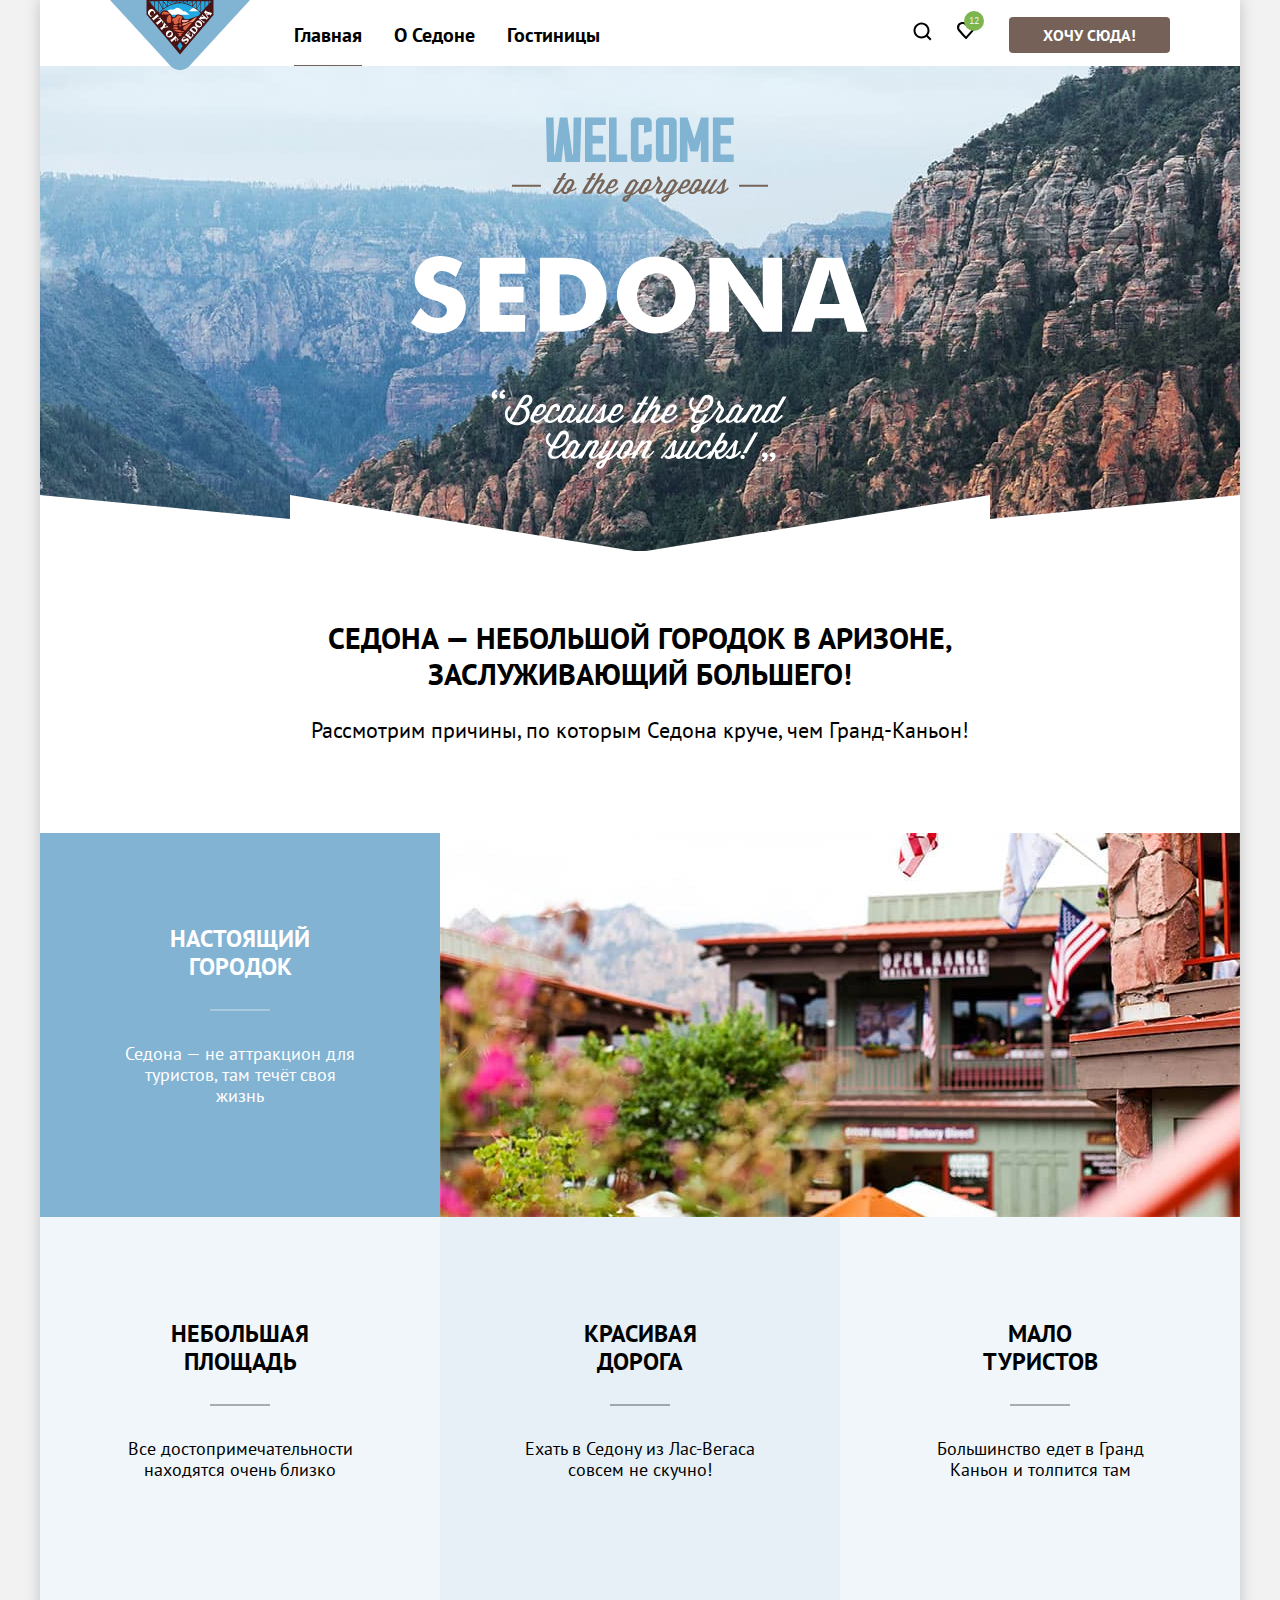
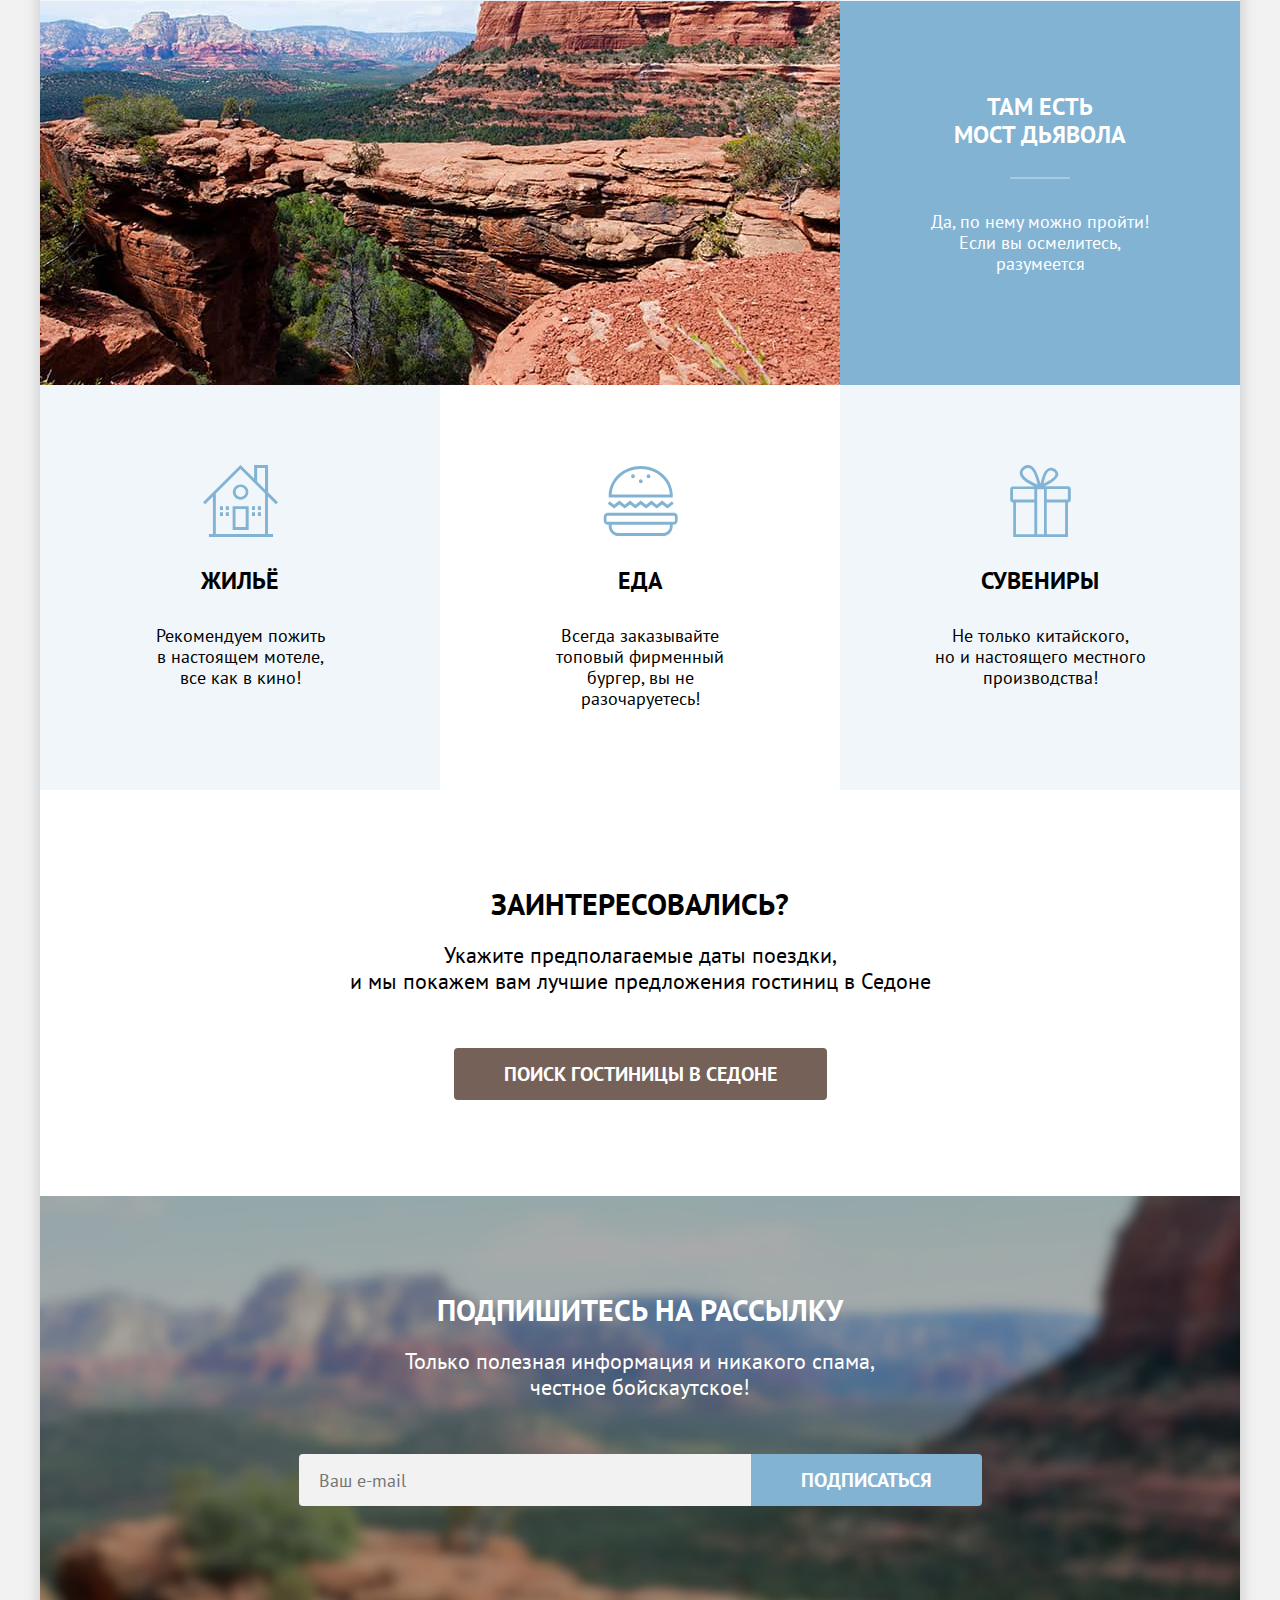
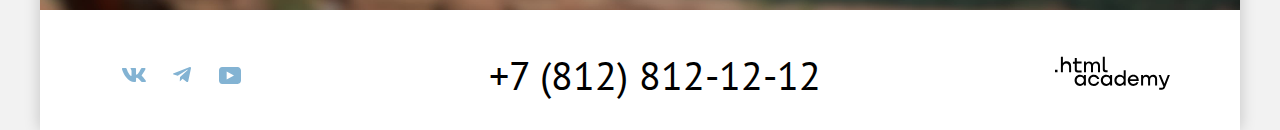
==== commit 8c80283f: "Изменяет описания альтернативы" ====
--- a/index.html
+++ b/index.html
@@ -2,11 +2,11 @@
 <html lang="ru">
 
   <head>
-    <meta charset="utf-8" />
-    <meta name="viewport" content="width=device-width, initial-scale=1.0" />
+    <meta charset="utf-8" >
+    <meta name="viewport" content="width=device-width, initial-scale=1.0" >
     <title>HTML Academy: Седона</title>
-    <link rel="stylesheet" href="styles/styles.css" />
-    <link rel="shortcut icon" href="/images/favicon.svg" />
+    <link rel="stylesheet" href="styles/styles.css" >
+    <link rel="shortcut icon" href="/images/favicon.svg" >
   </head>
 
   <body>
@@ -14,7 +14,8 @@
       <!--Навигация и главное меню-->
       <nav class="navigation">
         <a class="navigation-logo" href="index.html">
-          <svg class="header-logo" xmlns="http://www.w3.org/2000/svg" width="140" height="70" fill="none"
+          <svg class="header-logo" xmlns="http://www.w3.org/2000/svg" width="140" height="70" role="img"
+          aria-label="Логотип города Седона." fill="none"
             viewBox="0 0 140 70">
             <g clip-path="url(#a)">
               <path fill="#81B3D3" d="M140 0H0l60.362 65.7c5.276 5.8 14 5.8 19.276 0L140 0Z" />
@@ -54,22 +55,24 @@
         <ul class="navigation-list navigation-user">
           <li class="navigation-item">
             <a class="navigation-link user-link" href="#">
-              <svg aria-hidden="true" focusable="false" xmlns="http://www.w3.org/2000/svg" width="20" height="20"
+              <svg aria-hidden="true" focusable="false" xmlns="http://www.w3.org/2000/svg" width="20" height="20" role="img"
+              aria-label="Увеличительное стекло."
                 fill="none" viewBox="0 0 20 20">
                 <path fill="#000"
                   d="m18.5 17.008-3.7-3.68c1-1.292 1.7-2.983 1.7-4.872C16.5 4.08 12.9.5 8.5.5s-8 3.68-8 8.055c0 4.376 3.6 7.956 8 7.956 1.8 0 3.5-.597 4.9-1.69l3.7 3.679 1.4-1.492Zm-10-2.486c-3.3 0-6-2.685-6-5.967 0-3.282 2.7-5.967 6-5.967s6 2.685 6 5.967c0 3.282-2.7 5.967-6 5.967Z" />
               </svg>
-              <span class="visually-hidden">Поиск</span>
+              <span class="visually-hidden">Поиск.</span>
             </a>
           </li>
           <li class="navigation-item">
             <a class="navigation-link user-link" href="#">
-              <svg aria-hidden="true" focusable="false" xmlns="http://www.w3.org/2000/svg" width="20" height="20"
+              <svg aria-hidden="true" focusable="false" xmlns="http://www.w3.org/2000/svg" width="20" height="20" role="img"
+              aria-label="Сердечко."
                 fill="none" viewBox="0 0 20 20">
                 <path fill="#000"
                   d="M8.9 17c-.3 0-.6-.1-.8-.4-5.4-6.1-6.7-7.5-7-7.9C.4 7.8 0 6.6 0 5.4 0 2.4 2.4 0 5.5 0 6.8 0 8 .5 9 1.3 10 .5 11.3 0 12.5 0c3 0 5.5 2.4 5.5 5.4 0 1.3-.5 2.5-1.3 3.4l-7 7.9c-.2.2-.4.3-.8.3Zm-6-9.5c.3.4 3.5 4 6.1 6.9l6.2-7c.5-.5.7-1.2.7-2 0-1.8-1.5-3.3-3.3-3.3-1 0-2 .5-2.7 1.3-.3.3-.6.4-.9.4-.3 0-.6-.2-.8-.4-.7-.8-1.7-1.3-2.7-1.3-1.8 0-3.3 1.5-3.3 3.3-.1.9.3 1.6.7 2.1-.1 0-.1 0 0 0Z" />
               </svg>
-              <span class="visually-hidden">Избранное</span>
+              <span class="visually-hidden">Избранное.</span>
               <span class="favourites-number">12</span>
             </a>
           </li>
@@ -83,22 +86,22 @@
     <main class="main-container main-index" data-test="main">
       <div class="page-container">
         <section class="main-title" data-test="hero">
-          <h1 class="visually-hidden">Седона-городок в Аризоне</h1>
+          <h1 class="visually-hidden">Седона-городок в Аризоне.</h1>
           <img class="page-header-logo" src="images/welcome.svg" width="458" height="352"
-            alt="Welcome to the gorgeous Sedona, because the Grand Canyon sucks!" />
+            alt="Welcome to the gorgeous Sedona, because the Grand Canyon sucks!" >
         </section>
         <section class="background-title">
-          <p class="heading-font">
-            Седона — небольшой городок в Аризоне,<br />
+          <h2 class="heading-font">
+            Седона — небольшой городок в Аризоне,<br>
             заслуживающий большего!
-          </p>
+          </h2>
           <p class="paragraph-font">
             Рассмотрим причины, по которым Седона круче, чем Гранд-Каньон!
           </p>
         </section>
         <!--Преимущества-->
         <section class="advantages" data-test="advantages">
-          <h2 class="visually-hidden">Преимущества!</h2>
+          <h2 class="visually-hidden">Преимущества.</h2>
           <ul class="advantages-list">
             <li class="advantages-item background-blue">
               <div class="advantages-content">
@@ -110,7 +113,7 @@
             </li>
             <li class="advantages-picture">
               <img class="advantages-picture" src="images/photo-1.jpg" width="800" height="384"
-                alt="Домики на фоне гор." />
+                alt="Домики на фоне гор." >
             </li>
             <li class="advantages-item background-grey-soft">
               <div class="advantages-content-row">
@@ -122,7 +125,7 @@
             </li>
             <li class="advantages-item background-grey-middle">
               <div class="advantages-content-row">
-                <h3 class="advantages-title">Красивая<br />дорога</h3>
+                <h3 class="advantages-title">Красивая<br>дорога</h3>
                 <p class="advantages-description">
                   Ехать в Седону из Лас-Вегаса совсем не скучно!
                 </p>
@@ -131,7 +134,7 @@
             <li class="advantages-item background-grey-soft">
               <div class="advantages-content-row">
                 <h3 class="advantages-title">
-                  Мало<br />
+                  Мало<br>
                   туристов
                 </h3>
                 <p class="advantages-description">
@@ -141,12 +144,12 @@
             </li>
             <li class="advantages-picture">
               <img class="advantages-picture" src="images/photo-2.jpg" width="800" height="384"
-                alt="Каньон,горы,снова горы." />
+                alt="Каньон,горы,снова горы." >
             </li>
             <li class="advantages-item background-blue">
               <div class="advantages-content">
                 <h3 class="advantages-title">
-                  Там есть<br />
+                  Там есть<br >
                   мост дьявола
                 </h3>
                 <p class="advantages-description">
@@ -161,7 +164,8 @@
           <ul class="services-list">
             <li class="services-item background-grey-soft">
               <div class="services-content">
-                <svg aria-hidden="true" focusable="false" xmlns="http://www.w3.org/2000/svg" width="75" height="72"
+                <svg class="services-icon" aria-hidden="true" focusable="false" xmlns="http://www.w3.org/2000/svg" width="75" height="72" role="img"
+                aria-label="Домик."
                   fill="none" viewBox="0 0 75 72">
                   <path fill="#83B3D3" d="M29.619 65h16.064V41.2H29.619V65Zm2.911-20.9h10.14v18H32.53v-18Z" />
                   <path fill="#83B3D3"
@@ -169,16 +173,17 @@
                   <path fill="#83B3D3"
                     d="M29.82 27.1c0 4.3 3.513 7.7 7.73 7.7 4.318 0 7.832-3.5 7.832-7.7 0-4.3-3.514-7.7-7.832-7.7-4.217 0-7.73 3.4-7.73 7.7Zm7.83-5c2.711 0 5.02 2.2 5.02 4.9s-2.208 4.9-5.02 4.9c-2.71 0-5.02-2.2-5.02-4.9s2.21-4.9 5.02-4.9ZM19.98 41.2h-3.012v3.9h3.012v-3.9ZM25.904 41.2h-3.012v3.9h3.012v-3.9ZM19.98 47.2h-3.012v3.9h3.012v-3.9ZM25.904 47.2h-3.012v3.9h3.012v-3.9ZM52.008 41.2h-3.012v3.9h3.012v-3.9ZM57.932 41.2H54.92v3.9h3.012v-3.9ZM52.008 47.2h-3.012v3.9h3.012v-3.9ZM57.932 47.2H54.92v3.9h3.012v-3.9Z" />
                 </svg>
-                <h3 class="services-title">Жилье</h3>
+                <h3 class="services-title">Жильё</h3>
                 <p class="services-description">
-                  Рекомендуем пожить<br />
-                  в настоящем мотеле, все как в кино!
+                  Рекомендуем пожить<br>
+                  в настоящем мотеле, <br>все как в кино!
                 </p>
               </div>
             </li>
             <li class="services-item">
               <div class="services-content">
-                <svg aria-hidden="true" focusable="false" xmlns="http://www.w3.org/2000/svg" width="75" height="70"
+                <svg class="services-icon" aria-hidden="true" focusable="false" xmlns="http://www.w3.org/2000/svg" width="75" height="70" role="img"
+                aria-label="Бургер."
                   fill="none" viewBox="0 0 75 70">
                   <path fill="#83B3D3"
                     d="M70.776 46.7H4.81C2.505 46.7.7 48.6.7 51v3.5c0 2.4 1.904 4.3 4.11 4.3h.902v1.1c0 5.5 4.31 10.1 9.624 10.1h44.712c5.313 0 9.624-4.5 9.624-10.1v-1.1h.902c2.306 0 4.11-1.9 4.11-4.3V51c.201-2.3-1.704-4.3-3.91-4.3Zm-3.91 13.2c0 3.9-3.008 7-6.717 7H15.337c-3.71 0-6.717-3.2-6.717-7v-1.1h58.246v1.1Zm5.113-5.4c0 .7-.602 1.3-1.203 1.3H4.71c-.702 0-1.203-.6-1.203-1.3V51c0-.7.602-1.3 1.203-1.3h65.966c.701 0 1.203.6 1.203 1.3.1 0 .1 3.5.1 3.5ZM16.34 38.4l5.413 4.1 5.313-4.1 5.314 4.1 5.313-4.1 5.413 4.1 5.314-4.1 5.313 4.1 5.414-4.1 5.313 4.1 6.216-4.7-1.705-2.5-4.511 3.4-5.313-4.1-5.414 4.1-5.313-4.1-5.314 4.1-5.413-4.1-5.313 4.1-5.314-4.1-5.313 4.1-5.414-4.1-5.313 4.1-4.511-3.4-1.704 2.5 6.215 4.7 5.313-4.1ZM8.72 31.5h60.953c0-.6.1-1.2.1-1.9v-1.2C69.072 12.7 55.036 0 37.793 0 20.45 0 6.415 12.7 5.713 28.5v1.2c0 .6-.005 1.2.096 1.8H8.72ZM37.793 3c15.64 0 28.472 11.3 29.073 25.5H8.72C9.322 14.4 22.154 3 37.793 3Z" />
@@ -187,21 +192,22 @@
                 </svg>
                 <h3 class="services-title">Еда</h3>
                 <p class="services-description">
-                  Всегда заказывайте <br />топовый фирменный бургер, вы не
+                  Всегда заказывайте <br>топовый фирменный бургер, вы не
                   разочаруетесь!
                 </p>
               </div>
             </li>
             <li class="services-item background-grey-soft">
               <div class="services-content">
-                <svg aria-hidden="true" focusable="false" xmlns="http://www.w3.org/2000/svg" width="64" height="76"
+                <svg class="services-icon" aria-hidden="true" focusable="false" xmlns="http://www.w3.org/2000/svg" width="64" height="76" role="img"
+                aria-label="Коробка для подарков."
                   fill="none" viewBox="0 0 64 76">
                   <path fill="#83B3D3"
                     d="M61.1 22.462H36.3c13.8-6.904 14.9-11.307 14.4-13.71-1.2-4.002-5.7-7.004-10-5.403-5.6 2.102-7.1 10.407-8.6 16.412-2-6.105-3.8-13.81-8.2-17.713-1.3-1.1-3.1-2.301-5.8-2.001-4 .4-9.8 5.404-7.5 11.008 2.3 5.403 9.7 8.806 14.6 11.508H2.9c-1.6 0-2.9 1.3-2.9 2.902v11.308c0 1.6 1.3 2.901 2.9 2.901h.3V76H61V39.574h.1c1.6 0 2.9-1.3 2.9-2.902V25.365c0-1.602-1.3-2.902-2.9-2.902ZM42.4 5.851c2.1-.3 5 1.3 5.3 3.202.4 2.802-3.4 5.304-5.1 6.405-2.5 1.7-4.9 2.601-7.3 4.102.9-3.702 2.5-13.009 7.1-13.71ZM19.5 15.858c-2.2-1.501-6.5-4.403-6.4-7.806.1-3.602 5.7-6.604 8.8-3.902 3.9 3.402 5.7 11.107 7.1 16.611-3.2-1.5-6.3-2.802-9.5-4.903Zm6 57.14H6.1V39.574h19.4v33.424Zm0-36.526H3V25.465h22.5v11.007Zm10.2 0v36.526h-7.2V25.565h7.2v10.907ZM58 72.998H38.6V39.574H58v33.424Zm2.9-36.526H38.6V25.465h22.3v11.007Z" />
                 </svg>
                 <h3 class="services-title">Сувениры</h3>
                 <p class="services-description">
-                  Не только китайского,<br />
+                  Не только китайского,<br>
                   но и настоящего местного производства!
                 </p>
               </div>
@@ -212,7 +218,7 @@
         <section class="hotel-search" data-test="search">
           <h2 class="heading-font-two">Заинтересовались?</h2>
           <p class="paragraph-font-two">
-            Укажите предполагаемые даты поездки,<br />
+            Укажите предполагаемые даты поездки,<br>
             и мы покажем вам лучшие предложения гостиниц в Седоне
           </p>
           <a class="button search-button" href="#">Поиск гостиницы в Седоне</a>
@@ -221,13 +227,13 @@
         <section class="newsletter-main-subs" data-test="subscribe">
           <h2 class="heading-font heading-font-two">Подпишитесь на рассылку</h2>
           <p class="paragraph-font paragraph-font-two">
-            Только полезная информация и никакого спама,<br />
+            Только полезная информация и никакого спама,<br>
             честное бойскаутское!
           </p>
           <form class="subscribe-form" action="https://echo.htmlacademy.ru/" method="post">
             <p class="subscribe-form-label">
               <label for="subscribe-form">
-                <input class="field" type="email" id="subscribe-form" name="subscribe-form" placeholder="Ваш e-mail" />
+                <input class="field" type="email" id="subscribe-form" name="subscribe-form" placeholder="Ваш e-mail" required>
               </label>
               <button class="button subscribe-button" type="submit">
                 Подписаться
@@ -243,33 +249,36 @@
         <ul class="footer-social-list">
           <li class="footer-social-item">
             <a class="link-vkontakte" href="https://vk.com/htmlacademy">
-              <svg class="logo-vk" aria-hidden="true" focusable="false" xmlns="http://www.w3.org/2000/svg" width="24"
-                height="14" viewBox="0 0 24 14">
+              <svg class="social-logo" aria-hidden="true" focusable="false" xmlns="http://www.w3.org/2000/svg" width="24"
+                height="14" role="img"
+                aria-label="Логотип вконтакте." viewBox="0 0 24 14">
                 <path fill-rule="evenodd"
                   d="M23.45.948c.166-.546 0-.948-.795-.948H20.03c-.668 0-.976.347-1.143.73 0 0-1.335 3.196-3.226 5.272-.612.602-.89.793-1.224.793-.167 0-.418-.191-.418-.738V.948c0-.656-.184-.948-.74-.948H9.151c-.417 0-.668.304-.668.593 0 .621.946.765 1.043 2.513v3.798c0 .833-.153.984-.487.984-.89 0-3.055-3.211-4.34-6.885C4.45.288 4.198 0 3.527 0H.9C.15 0 0 .347 0 .73c0 .682.89 4.07 4.145 8.551C6.315 12.341 9.37 14 12.153 14c1.669 0 1.875-.368 1.875-1.003v-2.313c0-.737.158-.884.687-.884.39 0 1.057.192 2.615 1.667C19.11 13.216 19.403 14 20.405 14h2.625c.75 0 1.126-.368.91-1.096-.238-.724-1.088-1.775-2.215-3.022-.612-.71-1.53-1.475-1.809-1.858-.389-.491-.278-.71 0-1.147 0 0 3.2-4.426 3.533-5.929h.001Z"
                   clip-rule="evenodd" />
               </svg>
-              <span class="visually-hidden">ВКонтакте</span>
+              <span class="visually-hidden">ВКонтакте.</span>
             </a>
           </li>
           <li class="footer-social-item">
             <a class="link-telegram" href="https://t.me/htmlacademy">
-              <svg class="logo-tg" aria-hidden="true" focusable="false" xmlns="http://www.w3.org/2000/svg" width="18"
-                height="16" fill="none" viewBox="0 0 18 16">
+              <svg class="social-logo" aria-hidden="true" focusable="false" xmlns="http://www.w3.org/2000/svg" width="18"
+                height="16" role="img"
+                aria-label="Логотип телеграм." fill="none" viewBox="0 0 18 16">
                 <path
                   d="M16.785.1.84 6.247C-.248 6.685-.24 7.292.64 7.563L4.735 8.84l9.472-5.976c.448-.273.857-.126.52.172L7.053 9.962H7.05h.002l-.283 4.22c.414 0 .597-.19.829-.413l1.988-1.934 4.136 3.055c.762.42 1.31.204 1.5-.706L17.938 1.39c.278-1.114-.425-1.619-1.153-1.29Z" />
               </svg>
-              <span class="visually-hidden">Телеграм</span>
+              <span class="visually-hidden">Телеграм.</span>
             </a>
           </li>
           <li class="footer-social-item">
             <a class="link-youtube" href="https://www.youtube.com/user/htmlacademyru">
-              <svg class="logo-yt" aria-hidden="true" focusable="false" xmlns="http://www.w3.org/2000/svg" width="22"
-                height="17" fill="none" viewBox="0 0 22 17">
+              <svg class="social-logo" aria-hidden="true" focusable="false" xmlns="http://www.w3.org/2000/svg" width="22"
+                height="17" role="img"
+                aria-label="Логотип Youtube." fill="none" viewBox="0 0 22 17">
                 <path
                   d="M18.607 0H3.174C1.314 0 0 1.594 0 3.4v10.094C0 15.406 1.313 17 3.174 17h15.652C20.468 17 22 15.406 22 13.6V3.4C21.781 1.594 20.468 0 18.607 0ZM7.662 12.537V4.463L14.995 8.5l-7.333 4.037Z" />
               </svg>
-              <span class="visually-hidden">YouTube</span>
+              <span class="visually-hidden">YouTube.</span>
             </a>
           </li>
         </ul>
@@ -277,7 +286,8 @@
         <a class="phone-number" href="tel:+78128121212">+7 (812) 812-12-12</a>
         <a href="https://htmlacademy.ru">
           <svg class="logo-htmlacademy" aria-hidden="true" focusable="false" xmlns="http://www.w3.org/2000/svg"
-            width="115" height="34" fill="none" viewBox="0 0 115 34">
+            width="115" height="34" role="img"
+            aria-label="Логотип HTML-Academy." fill="none" viewBox="0 0 115 34">
             <path
               d="M0 13.723v2.6h2.5v-2.6H0ZM11.6 5.323c-1.6 0-2.8.7-3.6 1.7h-.1v-6.2h-2v15.5h2v-5.3c0-2.1 1.3-3.6 3.3-3.6 1.8 0 2.9 1.4 2.9 3.2v5.7h2v-6.1c.1-3-1.8-4.9-4.5-4.9ZM26.6 5.623h-4.8v-3.7h-2v3.8h-1.9v2h1.9v6c0 1.7 1 2.7 2.7 2.7h4.1v-2h-3.7c-.7 0-1.1-.4-1.1-1.1v-5.7h4.8v-2ZM41.1 5.423c-1.6 0-2.9.8-3.5 2.1h-.1c-.6-1.2-1.8-2.1-3.4-2.1-1.4 0-2.5.8-3.1 1.8h-.1v-1.6H29v10.6h2v-5.4c0-2 1-3.5 2.6-3.5 1.5 0 2.4 1 2.4 2.6v6.3h2v-5.6c0-2.4 1.4-3.3 2.6-3.3 1.5 0 2.4 1 2.4 2.6v6.3h2v-6.5c.1-2.5-1.4-4.3-3.9-4.3ZM47.8 13.523c0 1.7 1 2.7 2.8 2.7h2v-2h-1.7c-.7 0-1.1-.4-1.1-1.1V.823h-2v12.7ZM28.9 20.523c-.9-1.1-2.2-1.8-3.9-1.8-3.1 0-5.4 2.3-5.4 5.6s2.3 5.6 5.4 5.6c1.8 0 3-.8 3.8-1.9h.1v1.6h2v-10.6h-2v1.5Zm-3.6 7.4c-2.2 0-3.6-1.6-3.6-3.6s1.4-3.6 3.6-3.6 3.6 1.6 3.6 3.6c0 1.9-1.4 3.6-3.6 3.6ZM44.2 22.823c-.5-2.4-2.6-4.1-5.4-4.1-3.4 0-5.6 2.5-5.6 5.6 0 3.1 2.2 5.6 5.6 5.6 2.8 0 4.9-1.8 5.4-4.2h-2.1c-.4 1.3-1.7 2.3-3.3 2.3-2.2 0-3.6-1.6-3.6-3.6s1.4-3.6 3.6-3.6c1.6 0 2.8 1 3.3 2.2h2.1v-.2ZM55.1 20.523c-.9-1.1-2.2-1.8-3.9-1.8-3.1 0-5.4 2.3-5.4 5.6s2.3 5.6 5.4 5.6c1.8 0 3-.8 3.8-1.9h.1v1.6h2v-10.6h-2v1.5Zm-3.6 7.4c-2.2 0-3.6-1.6-3.6-3.6s1.4-3.6 3.6-3.6 3.6 1.6 3.6 3.6c0 1.9-1.5 3.6-3.6 3.6ZM68.7 20.623c-.9-1.1-2.2-1.9-3.9-1.9-3.1 0-5.4 2.3-5.4 5.6s2.2 5.6 5.4 5.6c1.7 0 3-.8 3.8-1.8h.1v1.5h2v-15.4h-2v6.4Zm-3.6 7.3c-2.2 0-3.6-1.6-3.6-3.6s1.4-3.6 3.6-3.6 3.6 1.6 3.6 3.6c-.1 2-1.5 3.6-3.6 3.6ZM78.3 18.723c-3.3 0-5.5 2.5-5.5 5.6 0 3 2.1 5.6 5.5 5.6 2.5 0 4.5-1.3 5.2-3.6h-2.1c-.5 1-1.6 1.6-3 1.6-1.9 0-3.3-1.3-3.4-2.9h8.8c.2-3.6-2-6.3-5.5-6.3Zm0 1.9c1.7 0 3 1 3.3 2.6h-6.5c.3-1.5 1.5-2.6 3.2-2.6ZM98.2 18.723c-1.6 0-2.9.8-3.6 2h-.1c-.6-1.2-1.8-2-3.4-2-1.4 0-2.5.7-3.1 1.8v-1.5h-1.9v10.6h2v-5.4c0-2 1-3.4 2.6-3.5 1.5 0 2.4 1 2.4 2.6v6.3h2v-5.6c0-2.4 1.4-3.3 2.6-3.3 1.5 0 2.4 1 2.4 2.6v6.3h2v-6.5c.1-2.6-1.4-4.4-3.9-4.4ZM109.4 27.823l-3.6-8.9h-2.2l4.8 11.6c-.3.9-.7 1.2-1.7 1.2h-2.5v2h2.5c1.8 0 2.8-.8 3.5-2.6l4.7-12.2h-2.1l-3.4 8.9Z" />
           </svg>
@@ -297,8 +307,9 @@
               <p class="field-group">
                 <label class="title-form" for="arrival-input">Дата заезда:</label>
                 <input class="date-form-field field" type="text" id="arrival-input" name="arrival-input"
-                  placeholder="Укажите дату" value="27 апреля 2020" />
-                <button type="button" class="date-icon"></button>
+                  placeholder="Укажите дату" value="27 апреля 2020" required>
+                <button class="date-icon" type="button" ></button>
+                <span class="visually-hidden">Иконка даты.</span>
               </p>
               <p class="message-form message-error">
                 Мы не можем отправить вас в прошлое.
@@ -308,8 +319,9 @@
               <p class="field-group">
                 <label class="title-form" for="departure-input">Дата выезда:</label>
                 <input class="date-form-field field" type="text" id="departure-input" name="departure-input"
-                  placeholder="Укажите дату" value="1 сентября 2023">
-                <button type="button" class="date-icon"></button>
+                  placeholder="Укажите дату" value="1 сентября 2023" required>
+                <button class="date-icon" type="button" ></button>
+                <span class="visually-hidden">Иконка даты.</span>
               </p>
               <p class="message-form">
                 На эти даты есть свободные номера. Пока есть..
@@ -320,13 +332,15 @@
                 <p class="field-group">
                   <label class="title-form" for="adults-input">Взрослые:</label>
                 <div class="guest-input-wrapper">
-                  <button type="button" class="minus-button"></button>
+                  <button class="minus-button" type="button" ></button>
+                  <span class="visually-hidden">Кнопка уменьшающая количество взрослых.</span>
                   <input class="guest-form-field field" type="number" id="adults-input" min="1" max="10" value="2"
-                    name="adults-input" placeholder="Взрослые." />
-                  <button type="button" class="plus-button"></button>
+                    name="adults-input" placeholder="0" required>
+                  <button class="plus-button" type="button" ></button>
+                  <span class="visually-hidden">Кнопка увеличивающая количество взрослых.</span>
                 </div>
               </div>
-              </p>
+
 
 
               <div class="guest-form-wrapper">
@@ -336,7 +350,8 @@
                     <span class="tooltip">
                       <button class="tooltip-toggle" type="button" aria-labelledby="tooltip-label-date">
                         <svg class="tooltip-icon" aria-hidden="true" focusable="false"
-                          xmlns="http://www.w3.org/2000/svg" width="20" height="20" fill="none" viewBox="0 0 20 20">
+                          xmlns="http://www.w3.org/2000/svg" width="20" height="20" role="img"
+                          aria-label="Иконка с восклицательным знаком." fill="none" viewBox="0 0 20 20">
                           <path fill="#fff" fill-rule="evenodd" d="M9 4h2v2H9V4Zm2 12H9V7h2v9Z" clip-rule="evenodd" />
                         </svg>
                       </button><span class="tooltip-text" role="tooltip" id="tooltip-label-date">Укажите количество
@@ -345,10 +360,12 @@
                     </span>
                   </span>
                 <div class="guest-input-wrapper">
-                  <button type="button" class="minus-button"></button>
+                  <button class="minus-button" type="button" ></button>
+                  <span class="visually-hidden">Кнопка уменьшающая количество детей.</span>
                   <input class="guest-form-field field" type="number" id="child-input" min="1" max="10" value="2"
-                    name="child-input" placeholder="Дети." />
-                  <button type="button" class="plus-button"></button>
+                    name="child-input" placeholder="0" required>
+                  <button class="plus-button" type="button" ></button>
+                  <span class="visually-hidden">Кнопка увеличивающая количество детей.</span>
                 </div>
               </div>
             </div>
--- a/styles/styles.css
+++ b/styles/styles.css
@@ -8,7 +8,7 @@
 
 @font-face {
   font-family: "PT Sans";
-  font-style: bold;
+  font-style: bold ;
   font-weight: 700;
   src: url("../fonts/ptsans-700.woff2") format("woff2");
   font-display: swap;
@@ -135,6 +135,7 @@
   cursor: pointer;
   top: 14px;
   left: 10px;
+  background-color: transparent;
 }
 
 .minus-button::after {
@@ -181,6 +182,7 @@
   cursor: pointer;
   top: 14px;
   right: 10px;
+  background-color: transparent;
 }
 
 .plus-button::before,
@@ -203,6 +205,9 @@
 
 .header-logo {
   display: block;
+  position: absolute;
+  bottom: 0;
+  top: 0;
 }
 
 .navigation-logo {
@@ -213,6 +218,7 @@
 
 .navigation {
   display: flex;
+  position: relative;
   width: 1060px;
   margin: 0 auto;
   align-items: center;
@@ -271,6 +277,7 @@
   background-color: #756157;
   background-repeat: no-repeat;
   text-align: center;
+  max-height: 485px;
 
 
 
@@ -318,10 +325,11 @@
 }
 
 .heading-font-three {
+  width: 438px;
   font-size: 30px;
   font-weight: 700;
   line-height: 36px;
-  text-align: center;
+  align-self: center;
   text-transform: uppercase;
   margin: 0;
 }
@@ -344,10 +352,13 @@
 }
 
 .favourites-number {
-  font-family: "PT Sans" sans-serif;
+  font-family:"PT Sans" sans-serif ;
   font-size: 10px;
   font-weight: 400;
   line-height: 10px;
+  min-width: 20px;
+  min-height: 20px;
+  box-sizing: border-box;
   padding: 5px;
   color: #F2F2F2;
   background-color: #7DB54F;
@@ -405,7 +416,7 @@
   content: "";
   width: 60px;
   height: 2px;
-  bottom: 204px;
+  bottom: 206px;
   left: 170px;
   right: 170px;
   position: absolute;
@@ -416,7 +427,7 @@
   content: "";
   width: 60px;
   height: 2px;
-  bottom: 204px;
+  bottom: 195px;
   left: 170px;
   right: 170px;
   position: absolute;
@@ -445,12 +456,18 @@
 
 .services-content {
   display: flex;
-  justify-content: center;
+  min-width: 230px;
   align-items: center;
   flex-direction: column;
   padding: 80px 85px 81px;
 }
 
+.services-icon {
+  width: 75px;
+  height: 72px;
+
+}
+
 /*Цвета*/
 
 .background-grey-soft {
@@ -495,18 +512,21 @@
 }
 
 .services-title {
+  word-break: break-word;
   margin-top: 30px;
   margin-bottom: 30px;
   font-size: 24px;
   font-weight: 700;
   line-height: 28px;
   text-align: center;
-  text-transform: uppercase
+  text-transform: uppercase;
+
 }
 
 .services-description {
   padding: 0;
   margin: 0;
+  word-break: break-word;
 }
 
 .hotel-search {
@@ -526,6 +546,7 @@
 }
 
 .subscribe-form-label {
+  margin: 0;
   display: flex;
   flex-direction: row;
   justify-content: center;
@@ -539,9 +560,9 @@
   border-radius: 4px 0 0 4px;
   padding: 12px 20px;
   border: none;
-  min-height: 28px;
+  min-height: 52px;
   font: inherit;
-
+  box-sizing: border-box;
 }
 
 .newsletter-catalog-subs {
@@ -553,7 +574,7 @@
   display: flex;
   width: 1060px;
   align-items: center;
-  padding: 40px 70px 30px;
+  padding: 45px 70px 35px;
   justify-content: space-between;
 }
 
@@ -688,7 +709,7 @@
 .modal-title {
   margin: 0;
   margin-bottom: 64px;
-  font-family: 'PT Sans' sans-serif;
+  font-family:'PT Sans' sans-serif ;
   font-style: normal;
   font-weight: 700;
   font-size: 30px;
@@ -712,7 +733,7 @@
   margin: 0;
   margin-left: 157px;
   margin-bottom: 23px;
-  font-family: 'PT Sans' sans-serif;
+  font-family:'PT Sans' sans-serif ;
   font-style: normal;
   font-weight: 400;
   font-size: 16px;
@@ -739,7 +760,7 @@
 }
 
 .title-form {
-  font-family: 'PT Sans' sans-serif;
+  font-family: 'PT Sans', sans-serif;
   font-style: normal;
   font-weight: 700;
   font-size: 20px;
@@ -817,7 +838,6 @@
   right: 0;
   margin-left: auto;
   margin-right: auto;
-  rotate: 180deg;
 }
 
 .date-form-field {
@@ -858,6 +878,7 @@
 .date-icon {
   background-image: url(../images/date-icon.svg);
   background-repeat: no-repeat;
+  background-position: center;
   width: 20px;
   height: 20px;
   opacity: 0.3;
@@ -866,6 +887,7 @@
   top: 13px;
   right: 19px;
   cursor: pointer;
+
 }
 
 .guest-form-field {
@@ -878,6 +900,7 @@
   line-height: 20px;
   color: #000000;
   border-radius: 4px;
+  text-align: center;
 }
 
 input[type='number'] {
@@ -909,7 +932,7 @@
 }
 
 .search-form-button {
-  font-family: 'PT Sans' sans-serif;
+  font-family:'PT Sans' sans-serif ;
   font-style: normal;
   font-weight: 700;
   font-size: 20px;
@@ -1010,16 +1033,23 @@
 .hotel-filter {
   display: flex;
   flex-direction: row;
+  width: 1060px;
+  justify-content: space-between;
+}
+
+.filter-wrapper {
+  display: flex;
+  width: 370px;
+  justify-content: space-between;
 }
 
 /* Фильтр инфраструктуры */
 
-.ifrastructure-filter {
+.infrastructure-filter {
   border: 0 none;
   width: 151px;
   padding: 0;
   margin: 0;
-  margin-right: 70px;
 }
 
 .filter-list {
@@ -1029,18 +1059,20 @@
   list-style-type: none;
   margin: 0;
   padding: 0;
-
-}
-
-
-
+  min-height: 101px;
+  justify-content: space-between;
+
+}
+
+
+/*
 .filter-item {
   display: flex;
   flex-direction: column;
   margin: 0;
   padding: 0;
   padding-bottom: 16px;
-}
+} */
 
 .filter-item:nth-child(3n) {
   padding-bottom: 0;
@@ -1072,9 +1104,9 @@
   outline: 3px solid #83B3D3;
 }
 
-.control:active .control-mark,
-.control:active .control-label {
-  border: 2px solid #83B3D3;
+.control-input:active + .control-mark,
+.control-input:active + .control-label {
+  outline: 2px solid #83B3D3;
   box-shadow: 0 7px 15px rgba(0, 0, 0, 0.4);
   opacity: 0.3;
 }
@@ -1129,14 +1161,19 @@
   width: 151px;
   padding: 0;
   margin: 0;
-  margin-right: 140px;
+}
+
+.catalog-wrapper {
+  display: flex;
+  width: 549px;
+    justify-content: space-between;
 }
 
 .catalog-filter-group {
   border: 0 none;
   margin: 0;
   padding: 0;
-  margin-right: 70px;
+
 
 }
 
@@ -1149,6 +1186,7 @@
   justify-content: space-between;
   position: relative;
 }
+
 .range-wrapper-inputs::before {
   content: "от";
   position: absolute;
@@ -1161,6 +1199,7 @@
   top: 12px;
   left: 106px;
 }
+
 .range-wrapper-inputs::after {
   content: "до";
   position: absolute;
@@ -1171,7 +1210,7 @@
   line-height: 24px;
   color: #000000;
   top: 12px;
-  right: 12px;
+  right: 18px;
 
 }
 
@@ -1282,7 +1321,7 @@
   column-gap: 20px;
   justify-content: center;
   padding: 20px;
-  border: 1px solid #E6E6E6;
+  outline: 1px solid #E6E6E6;
   border-radius: 4px;
 }
 
@@ -1296,7 +1335,7 @@
   margin: 0;
   color: #000000;
   grid-column: 1/3;
-  font-family: 'PT Sans' sans-serif;
+  font-family:'PT Sans' sans-serif ;
   font-style: normal;
   font-weight: 700;
   font-size: 24px;
@@ -1342,21 +1381,21 @@
   display: inline-block;
   background-image: url(../images/star.svg);
   background-repeat: space;
-  padding: 10px 10px;
+  padding: 15px;
   margin: 0;
   align-self: center;
 }
 
 .hotel-star-2 {
-  width: 17px;
+  width: 12px;
 }
 
 .hotel-star-3 {
-  width: 35px;
+  width: 36px;
 }
 
 .hotel-star-4 {
-  width: 55px;
+  width: 59px;
 }
 
 /*Вложенный список*/
@@ -1369,8 +1408,9 @@
 .sorting-container {
   display: flex;
   flex-direction: row;
+  flex-wrap: wrap;
   justify-content: space-between;
-  align-items: center;
+  align-items: flex-start;
   margin-bottom: 40px;
 
 }
@@ -1383,14 +1423,15 @@
 .select-control {
   width: 292px;
   padding: 14px 20px 14px 20px;
-  border: 2px solid #E5E5E5;
+  border: none;
+  outline: 2px solid #E5E5E5;
   border-radius: 4px;
   appearance: none;
   box-sizing: border-box;
   font: inherit;
   background-image: url(../images/arrow-down.svg);
   background-repeat: no-repeat;
-  background-position: right 16px center;
+  background-position: right 19px center;
 }
 
 .select-control:hover {
@@ -1410,14 +1451,26 @@
   color: rgba(0, 0, 0, 0.3);
 }
 
+.toggle-wrapper {
+  display: flex;
+  width: 160px;
+  justify-content: space-between;
+  flex-wrap: wrap;
+}
+
 .card-grid-toggle {
   display: flex;
   align-items: center;
   justify-content: center;
   padding: 16px 16px;
-  border: 2px solid #e5e5e5;
+  outline: 2px solid #e5e5e5;
   border-radius: 4px;
-  margin-right: 8px;
+
+}
+
+.toggle-icon {
+  width: 16px;
+  height: 14px;
 }
 
 .card-grid-toggle:nth-child(3n) {
@@ -1429,9 +1482,9 @@
   align-items: center;
   justify-content: center;
   padding: 16px 16px;
-  border: 2px solid #000000;
+  outline: 2px solid #000000;
   border-radius: 4px;
-  margin-right: 8px;
+
 }
 
 /*Пагинация*/
@@ -1523,28 +1576,33 @@
 }
 
 /*navigation-button*/
+.more-button:hover,
 .search-button:hover,
 .navigation-button:hover {
   background-color: #615048;
 }
 
+.more-button:focus,
 .search-button:focus,
 .navigation-button:focus {
   background-color: #615048;
 }
 
+.more-button:active,
 .search-button:active,
 .navigation-button:active {
   background-color: #756157;
   color: rgba(255, 255, 255, 0.3);
 }
 
+.more-button:disabled,
 .search-button:disabled,
 .navigation-button:disabled {
   background-color: #E5E5E5;
   color: #FFFFFF;
 }
 
+.more-button:disabled:hover,
 .search-button:disabled:hover,
 .navigation-button:disabled:hover {
   background-color: #E5E5E5;
@@ -1622,68 +1680,43 @@
 }
 
 /*logo-vk*/
-.logo-vk {
+.social-logo {
   fill: #83B3D3;
-  ;
-}
-
-.logo-vk:hover {
+
+}
+
+.link-vkontakte:hover .social-logo,
+.link-telegram:hover .social-logo,
+.link-youtube:hover .social-logo{
   fill: #68A2CA;
 }
 
-.logo-vk:focus {
+.link-vkontakte:focus .social-logo,
+.link-telegram:focus .social-logo,
+.link-youtube:focus .social-logo {
   fill: #68A2CA;
 }
 
-.logo-vk:active {
+
+.link-vkontakte:active .social-logo,
+.link-telegram:active .social-logo,
+.link-youtube:active .social-logo{
   fill: rgba(104, 162, 202, 0.3);
 }
 
-/*logo-tg*/
-.logo-tg {
-  fill: #83B3D3;
-  ;
-}
-
-.logo-tg:hover {
-  fill: #68A2CA;
-}
-
-.logo-tg:focus {
-  fill: #68A2CA;
-}
-
-.logo-tg:active {
-  fill: rgba(104, 162, 202, 0.3);
-}
-
-/*logo-yt*/
-.logo-yt {
-  fill: #83B3D3;
-  ;
-}
-
-.logo-yt:hover {
-  fill: #68A2CA;
-}
-
-.logo-yt:focus {
-  fill: #68A2CA;
-}
-
-.logo-yt:active {
-  fill: rgba(104, 162, 202, 0.3);
-}
 
 /*phone-number*/
+.logo-htmlacademy:hover,
 .phone-number:hover {
   color: #756157;
 }
 
+.logo-htmlacademy:focus,
 .phone-number:focus {
   color: #756157;
 }
 
+.logo-htmlacademy:active,
 .phone-number:active {
   color: rgba(117, 97, 87, 0.3);
 }
@@ -1693,17 +1726,6 @@
   fill: #000000;
 }
 
-.logo-htmlacademy:hover {
-  fill: #756157;
-}
-
-.logo-htmlacademy:focus {
-  fill: #756157
-}
-
-.logo-htmlacademy:active {
-  fill: rgba(117, 97, 87, 0.3);
-}
 
 /*card-grid-toggle*/
 .card-grid-toggle:hover {
@@ -1717,33 +1739,6 @@
 .card-grid-toggle:active {
   outline: 2px solid #000000;
 }
-
-/*more-button*/
-.more-button:hover {
-  background-color: #615048;
-}
-
-.more-button:focus {
-  background-color: #615048;
-}
-
-.more-button:active {
-  background-color: #756157;
-  color: rgba(255, 255, 255, 0.3);
-}
-
-.more-button:disabled {
-  background-color: #E5E5E5;
-  color: #FFFFFF;
-}
-
-.more-button:disabled:hover {
-  background-color: #E5E5E5;
-  color: #FFFFFF;
-  outline: none;
-  cursor: default;
-}
-
 
 /*active-button*/
 .active-button:hover {
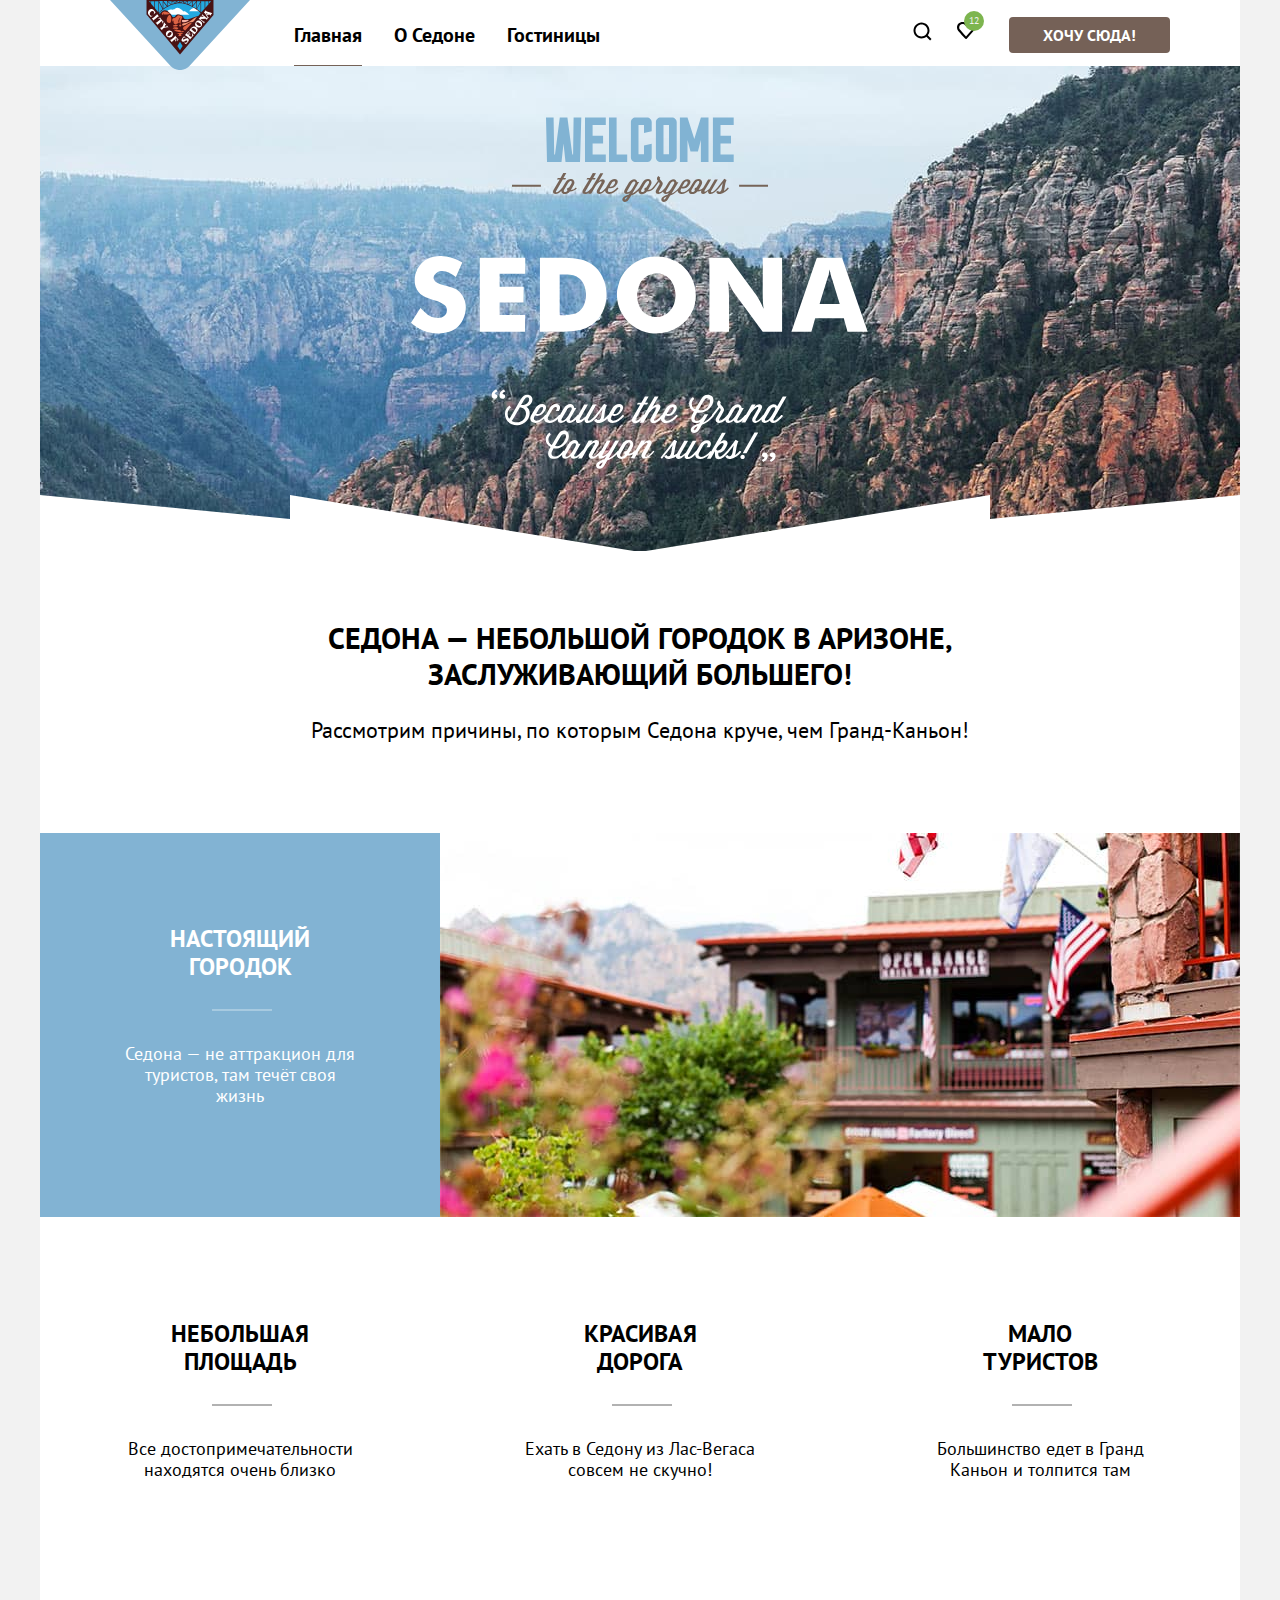
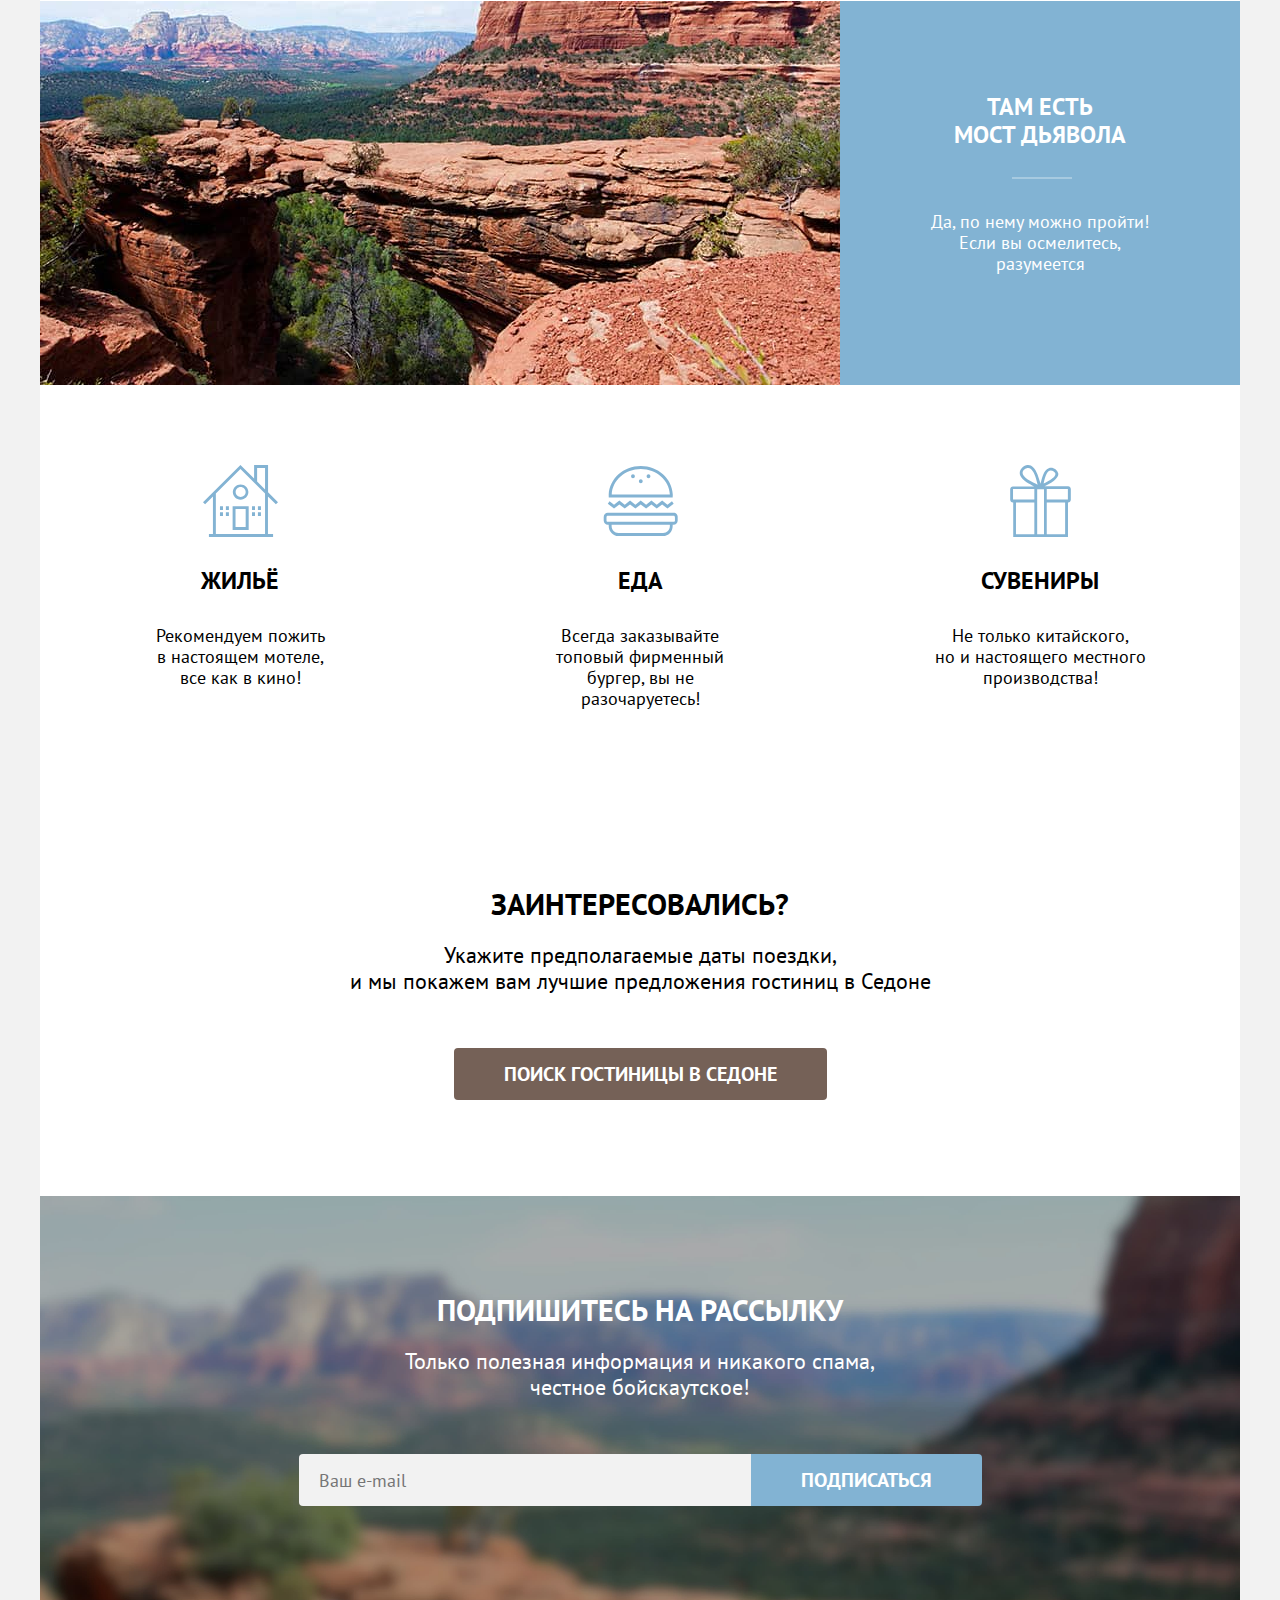
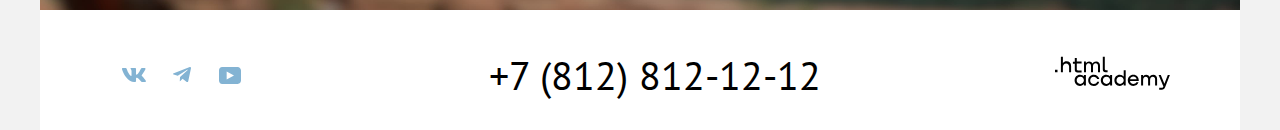
==== commit cc99cd25: "Merge pull request #10 from HellWorld89/master" ====
--- a/index.html
+++ b/index.html
@@ -6,7 +6,7 @@
     <meta name="viewport" content="width=device-width, initial-scale=1.0" >
     <title>HTML Academy: Седона</title>
     <link rel="stylesheet" href="styles/styles.css" >
-    <link rel="shortcut icon" href="/images/favicon.svg" >
+    <link rel="icon" type="image/png" sizes="32x32" href="/images/favicon.png">
   </head>
 
   <body>
@@ -105,7 +105,7 @@
           <ul class="advantages-list">
             <li class="advantages-item background-blue">
               <div class="advantages-content">
-                <h3 class="advantages-title">Настоящий городок</h3>
+                <h3 class="advantages-title advantages-decoration-light">Настоящий городок</h3>
                 <p class="advantages-description">
                   Седона — не аттракцион для туристов, там течёт своя жизнь
                 </p>
@@ -117,7 +117,7 @@
             </li>
             <li class="advantages-item background-grey-soft">
               <div class="advantages-content-row">
-                <h3 class="advantages-title">Небольшая площадь</h3>
+                <h3 class="advantages-title advantages-decoration-dark">Небольшая площадь</h3>
                 <p class="advantages-description">
                   Все достопримечательности находятся очень близко
                 </p>
@@ -125,7 +125,7 @@
             </li>
             <li class="advantages-item background-grey-middle">
               <div class="advantages-content-row">
-                <h3 class="advantages-title">Красивая<br>дорога</h3>
+                <h3 class="advantages-title advantages-decoration-dark">Красивая<br>дорога</h3>
                 <p class="advantages-description">
                   Ехать в Седону из Лас-Вегаса совсем не скучно!
                 </p>
@@ -133,7 +133,7 @@
             </li>
             <li class="advantages-item background-grey-soft">
               <div class="advantages-content-row">
-                <h3 class="advantages-title">
+                <h3 class="advantages-title advantages-decoration-dark">
                   Мало<br>
                   туристов
                 </h3>
@@ -148,7 +148,7 @@
             </li>
             <li class="advantages-item background-blue">
               <div class="advantages-content">
-                <h3 class="advantages-title">
+                <h3 class="advantages-title advantages-decoration-light">
                   Там есть<br >
                   мост дьявола
                 </h3>
@@ -297,7 +297,7 @@
     <!-- Модальное окно -->
     <div class="modal-container modal-container-close">
       <div class="modal modal-search">
-        <button class="modal-close-button">
+        <button class="modal-close-button" type="button">
           <span class="visually-hidden">Закрыть.</span>
         </button>
         <section class="modal-content">
--- a/styles/styles.css
+++ b/styles/styles.css
@@ -1,3 +1,10 @@
+/*
+* Prefixed by https://autoprefixer.github.io
+* PostCSS: v8.4.14,
+* Autoprefixer: v10.4.7
+* Browsers: last 4 version
+*/
+
 @font-face {
   font-family: "PT Sans";
   font-style: normal;
@@ -8,39 +15,44 @@
 
 @font-face {
   font-family: "PT Sans";
-  font-style: bold ;
+  font-style: normal;
   font-weight: 700;
   src: url("../fonts/ptsans-700.woff2") format("woff2");
   font-display: swap;
 }
 
 html {
-  background-color: #F2F2F2;
+  background-color: #f2f2f2;
   height: 100%;
-
 }
 
 body {
-  display: flex;
-  flex-direction: column;
+  display: -webkit-box;
+  display: -ms-flexbox;
+  display: flex;
+  -webkit-box-orient: vertical;
+  -webkit-box-direction: normal;
+      -ms-flex-direction: column;
+          flex-direction: column;
   min-height: 100%;
   font-family: "PT Sans", sans-serif;
   font-size: 18px;
   line-height: 21px;
-  background-color: #ffffff;
-  color: #000000;
+  background-color: #fff;
+  color: #000;
   width: 1200px;
-  box-shadow: 0 0 15px rgba(0, 0, 0, 0.2);
+  -webkit-box-shadow: 0 0 15px rgba(0 0 0 20%);
+          box-shadow: 0 0 15px rgba(0 0 0 20%);
   margin: 0 auto;
-
-
 }
 
 .main-container {
-  flex-grow: 1;
-}
-
-/*Кнопки*/
+  -webkit-box-flex: 1;
+      -ms-flex-positive: 1;
+          flex-grow: 1;
+}
+
+/* Кнопки */
 .button {
   display: inline-block;
   font-family: inherit;
@@ -51,13 +63,14 @@
   border-radius: 4px;
   border: none;
   cursor: pointer;
-  box-sizing: border-box;
+  -webkit-box-sizing: border-box;
+          box-sizing: border-box;
 }
 
 .navigation-button {
   font-size: 16px;
   line-height: 20px;
-  color: #ffffff;
+  color: #fff;
   background-color: #756157;
   padding: 8px 34px;
   margin-left: 20px;
@@ -66,7 +79,7 @@
 .search-button {
   font-size: 20px;
   line-height: 36px;
-  color: #ffffff;
+  color: #fff;
   background-color: #756157;
   padding: 8px 50px;
   margin: 0;
@@ -75,8 +88,8 @@
 .subscribe-button {
   font-size: 20px;
   line-height: 36px;
-  color: #ffffff;
-  background-color: #82B3D3;
+  color: #fff;
+  background-color: #82b3d3;
   padding: 8px 50px;
   border-radius: 0 4px 4px 0;
 }
@@ -84,8 +97,8 @@
 .filter-button {
   font-size: 16px;
   line-height: 20px;
-  color: #ffffff;
-  background-color: #82B3D3;
+  color: #fff;
+  background-color: #82b3d3;
   padding: 8px 50px;
   margin-top: 56px;
   margin-bottom: 32px;
@@ -94,37 +107,45 @@
 .more-button {
   font-size: 16px;
   line-height: 20px;
-  color: #ffffff;
+  color: #fff;
   background-color: #756157;
   padding: 8px 26px;
-  align-self: end;
+  -ms-flex-item-align: end;
+      -ms-grid-row-align: end;
+      align-self: end;
 }
 
 .favorites-button {
   font-size: 16px;
   line-height: 20px;
-  color: #ffffff;
-  background-color: #82B3D3;
+  color: #fff;
+  background-color: #82b3d3;
   padding: 8px 18px;
-  align-self: end;
+  -ms-flex-item-align: end;
+      -ms-grid-row-align: end;
+      align-self: end;
 }
 
 .active-button {
-  background-color: #7DB54F;
+  background-color: #7db54f;
 }
 
 .reset-button {
   font-size: 16px;
   line-height: 20px;
-  color: #ffffff;
+  color: #fff;
   background-color: transparent;
   padding: 8px 50px;
-
 }
 
 .button-container {
-  display: flex;
-  flex-direction: column;
+  display: -webkit-box;
+  display: -ms-flexbox;
+  display: flex;
+  -webkit-box-orient: vertical;
+  -webkit-box-direction: normal;
+      -ms-flex-direction: column;
+          flex-direction: column;
 }
 
 button.minus-button {
@@ -144,34 +165,49 @@
   left: 3px;
   width: 14px;
   height: 2px;
-  background-color: rgba(117, 97, 87, 0.3);
+  background-color: rgba(117 97 87 30%);
   content: "";
+}
+
+.plus-button::after,
+.plus-button::before {
+  position: absolute;
+  top: 9px;
+  left: 3px;
+  width: 14px;
+  height: 2px;
+  background-color: rgba(117 97 87 30%);
+  content: "";
+}
+
+.plus-button::before {
+  -webkit-transform: rotate(90deg);
+      -ms-transform: rotate(90deg);
+          transform: rotate(90deg);
 }
 
 .plus-button:hover::after,
 .plus-button:hover::before,
 .minus-button:hover::after {
-  background-color: #000000;
-}
-
-.plus-button:focus,
+  background-color: #000;
+}
+
 .plus-button:focus,
 .minus-button:focus {
-  outline: 3px solid #82B3D3;
+  outline: 3px solid #82b3d3;
   border-radius: 4px;
-  ;
 }
 
 .plus-button:focus::after,
-.plus-button:focus:before,
+.plus-button:focus::before,
 .minus-button:focus::after {
-  background-color: #000000;
+  background-color: #000;
 }
 
 .plus-button:active::after,
-.plus-button:active:before,
+.plus-button:active::before,
 .minus-button:active::after {
-  background-color: rgba(117, 97, 87, 0.3);
+  background-color: rgba(117 97 87 30%);
 }
 
 button.plus-button {
@@ -185,23 +221,7 @@
   background-color: transparent;
 }
 
-.plus-button::before,
-.plus-button::after {
-  position: absolute;
-  top: 9px;
-  left: 3px;
-  width: 14px;
-  height: 2px;
-  background-color: rgba(117, 97, 87, 0.3);
-  content: "";
-}
-
-.plus-button::before {
-  transform: rotate(90deg);
-}
-
-
-/*Навигация*/
+/* Навигация */
 
 .header-logo {
   display: block;
@@ -217,32 +237,42 @@
 }
 
 .navigation {
+  display: -webkit-box;
+  display: -ms-flexbox;
   display: flex;
   position: relative;
   width: 1060px;
   margin: 0 auto;
-  align-items: center;
+  -webkit-box-align: center;
+      -ms-flex-align: center;
+          align-items: center;
   margin-bottom: -3px;
 }
 
 .navigation-list {
-  display: flex;
-  flex-wrap: wrap;
+  display: -webkit-box;
+  display: -ms-flexbox;
+  display: flex;
+  -ms-flex-wrap: wrap;
+      flex-wrap: wrap;
   margin: 0;
   padding: 0;
   width: 440px;
   text-decoration: none;
   list-style-type: none;
-
 }
 
 .navigation-user {
-  max-width: 300px;
+  width: 400px;
   margin-left: auto;
   list-style-type: none;
   padding: 0;
-  align-items: center;
-  justify-content: end;
+  -webkit-box-align: center;
+      -ms-flex-align: center;
+          align-items: center;
+  -webkit-box-pack: end;
+      -ms-flex-pack: end;
+          justify-content: end;
 }
 
 .navigation-link .navigation-user {
@@ -259,28 +289,22 @@
   line-height: 24px;
   text-align: center;
   text-decoration: none;
-  color: #000000;
+  color: #000;
 }
 
 .user-link {
   padding: 22px 12px;
 }
 
-
-/*Главная*/
-
-
+/* Главная */
 
 .main-title {
   position: relative;
-  background-image: url(../images/background-index.jpg);
+  background-image: url("../images/background-index.jpg");
   background-color: #756157;
   background-repeat: no-repeat;
   text-align: center;
   max-height: 485px;
-
-
-
 }
 
 .page-header-logo {
@@ -289,19 +313,16 @@
 
 .main-title::after {
   position: absolute;
-  content: url(../images/background-divider.svg);
+  content: url("../images/background-divider.svg");
   width: 1200px;
   bottom: -5px;
   left: 0;
-
 }
 
 .background-title {
   text-align: center;
   padding: 69px 70px 90px;
 }
-
-
 
 .heading-font {
   font-size: 30px;
@@ -311,7 +332,6 @@
   text-transform: uppercase;
   margin: 0;
   margin-bottom: 25px;
-
 }
 
 .heading-font-two {
@@ -329,7 +349,9 @@
   font-size: 30px;
   font-weight: 700;
   line-height: 36px;
-  align-self: center;
+  -ms-flex-item-align: center;
+      -ms-grid-row-align: center;
+      align-self: center;
   text-transform: uppercase;
   margin: 0;
 }
@@ -352,16 +374,17 @@
 }
 
 .favourites-number {
-  font-family:"PT Sans" sans-serif ;
+  font-family: "PT Sans", sans-serif;
   font-size: 10px;
   font-weight: 400;
   line-height: 10px;
   min-width: 20px;
   min-height: 20px;
-  box-sizing: border-box;
+  -webkit-box-sizing: border-box;
+          box-sizing: border-box;
   padding: 5px;
-  color: #F2F2F2;
-  background-color: #7DB54F;
+  color: #f2f2f2;
+  background-color: #7db54f;
   border-radius: 25px;
   text-align: center;
   display: inline-block;
@@ -370,38 +393,43 @@
   position: absolute;
 }
 
-/*Преимущества*/
+/* Преимущества */
 
 .advantages {
+  display: -webkit-box;
+  display: -ms-flexbox;
   display: flex;
   width: 1200px;
   margin: 0 auto;
-
 }
 
 .advantages-list {
-  display: flex;
-  flex-direction: row;
-  flex-wrap: wrap;
-  justify-content: center;
+  display: -webkit-box;
+  display: -ms-flexbox;
+  display: flex;
+  -webkit-box-orient: horizontal;
+  -webkit-box-direction: normal;
+      -ms-flex-flow: row wrap;
+          flex-flow: row wrap;
+  -webkit-box-pack: center;
+      -ms-flex-pack: center;
+          justify-content: center;
   margin: 0;
   padding: 0;
   text-align: center;
   list-style-type: none;
-
 }
 
 .advantages-item {
+  display: -webkit-box;
+  display: -ms-flexbox;
   display: flex;
   text-align: center;
   width: 400px;
   min-height: 384px;
-
-
 }
 
 .advantages-title {
-
   margin-top: 0;
   margin-bottom: 62px;
   font-size: 24px;
@@ -412,26 +440,29 @@
   word-break: break-word;
 }
 
-.advantages-content:after {
+.advantages-decoration-light,
+.advantages-decoration-dark {
+  position: relative;
+}
+
+.advantages-decoration-light::after {
   content: "";
   width: 60px;
   height: 2px;
-  bottom: 206px;
-  left: 170px;
-  right: 170px;
-  position: absolute;
-  background: rgba(255, 255, 255, 0.3);
-}
-
-.advantages-content-row:after {
+  bottom: -30px;
+  left: 38%;
+  position: absolute;
+  background: rgb(255 255 255/ 30%);
+}
+
+.advantages-decoration-dark::after {
   content: "";
   width: 60px;
   height: 2px;
-  bottom: 195px;
-  left: 170px;
-  right: 170px;
-  position: absolute;
-  background: rgba(0, 0, 0, 0.3)
+  bottom: -30px;
+  left: 38%;
+  position: absolute;
+  background: rgb(0 0 0/ 30%);
 }
 
 .advantages-description {
@@ -446,69 +477,96 @@
 .advantages-content {
   position: relative;
   padding: 92px 85px 111px;
-
+  min-width: 230px;
+  display: -webkit-box;
+  display: -ms-flexbox;
+  display: flex;
+  -webkit-box-orient: vertical;
+  -webkit-box-direction: normal;
+      -ms-flex-direction: column;
+          flex-direction: column;
+  -webkit-box-pack: center;
+      -ms-flex-pack: center;
+          justify-content: center;
 }
 
 .advantages-content-row {
-  position: relative;
+  min-width: 230px;
+  display: -webkit-box;
+  display: -ms-flexbox;
+  display: flex;
+  -webkit-box-orient: vertical;
+  -webkit-box-direction: normal;
+      -ms-flex-direction: column;
+          flex-direction: column;
+  -webkit-box-pack: center;
+      -ms-flex-pack: center;
+          justify-content: center;
   padding: 103px 85px 121px;
 }
 
 .services-content {
+  display: -webkit-box;
+  display: -ms-flexbox;
   display: flex;
   min-width: 230px;
-  align-items: center;
-  flex-direction: column;
+  -webkit-box-align: center;
+      -ms-flex-align: center;
+          align-items: center;
+  -webkit-box-orient: vertical;
+  -webkit-box-direction: normal;
+      -ms-flex-direction: column;
+          flex-direction: column;
   padding: 80px 85px 81px;
 }
 
 .services-icon {
   width: 75px;
   height: 72px;
-
-}
-
-/*Цвета*/
+}
+
+/* Цвета */
 
 .background-grey-soft {
-  background-color: rgba(131, 179, 211, 0.12);
+  background-color: rgba(131 179 211 12%);
 }
 
 .background-grey-middle {
-  background-color: rgba(131, 179, 211, 0.2);
-  ;
+  background-color: rgba(131 179 211 20%);
 }
 
 .background-blue {
-  background-color: #82B3D3;
-  color: #ffffff;
-}
-
-/*Услуги*/
+  background-color: #82b3d3;
+  color: #fff;
+}
+
+/* Услуги */
 
 .services {
+  display: -webkit-box;
+  display: -ms-flexbox;
   display: flex;
   width: 1200px;
   margin: 0 auto;
 }
 
 .services-list {
+  display: -webkit-box;
+  display: -ms-flexbox;
   display: flex;
   margin: 0;
   padding: 0;
   text-align: center;
   list-style-type: none;
-
 }
 
 .services-item {
+  display: -webkit-box;
+  display: -ms-flexbox;
   display: flex;
   text-align: center;
   width: 400px;
   min-height: 384px;
-
-
-
 }
 
 .services-title {
@@ -520,7 +578,6 @@
   line-height: 28px;
   text-align: center;
   text-transform: uppercase;
-
 }
 
 .services-description {
@@ -532,37 +589,46 @@
 .hotel-search {
   text-align: center;
   padding: 96px 70px;
-
 }
 
 .newsletter-main-subs {
-  background-image: url(../images/background-subscribe.jpg);
+  background-image: url("../images/background-subscribe.jpg");
   background-size: cover;
   background-color: #756157;
   background-repeat: no-repeat;
   text-align: center;
   padding: 96px 70px 104px;
-  color: #ffffff;
+  color: #fff;
 }
 
 .subscribe-form-label {
   margin: 0;
-  display: flex;
-  flex-direction: row;
-  justify-content: center;
-  align-items: center;
+  display: -webkit-box;
+  display: -ms-flexbox;
+  display: flex;
+  -webkit-box-orient: horizontal;
+  -webkit-box-direction: normal;
+      -ms-flex-direction: row;
+          flex-direction: row;
+  -webkit-box-pack: center;
+      -ms-flex-pack: center;
+          justify-content: center;
+  -webkit-box-align: center;
+      -ms-flex-align: center;
+          align-items: center;
 }
 
 .field {
   margin: 0;
   width: 452px;
-  background: #F2F2F2;
+  background: #f2f2f2;
   border-radius: 4px 0 0 4px;
   padding: 12px 20px;
   border: none;
   min-height: 52px;
   font: inherit;
-  box-sizing: border-box;
+  -webkit-box-sizing: border-box;
+          box-sizing: border-box;
 }
 
 .newsletter-catalog-subs {
@@ -571,20 +637,30 @@
 }
 
 .footer-container {
+  display: -webkit-box;
+  display: -ms-flexbox;
   display: flex;
   width: 1060px;
-  align-items: center;
+  -webkit-box-align: center;
+      -ms-flex-align: center;
+          align-items: center;
   padding: 45px 70px 35px;
-  justify-content: space-between;
+  -webkit-box-pack: justify;
+      -ms-flex-pack: justify;
+          justify-content: space-between;
 }
 
 .footer-social-list {
-  display: flex;
-  flex-wrap: wrap;
+  display: -webkit-box;
+  display: -ms-flexbox;
+  display: flex;
+  -webkit-box-orient: horizontal;
+  -webkit-box-direction: normal;
+      -ms-flex-flow: row wrap;
+          flex-flow: row wrap;
   margin: 0;
   width: 145px;
   padding: 0;
-  flex-direction: row;
 }
 
 .footer-social-item {
@@ -596,50 +672,73 @@
 }
 
 .link-vkontakte {
-  display: flex;
-  justify-content: center;
-  align-items: center;
+  display: -webkit-box;
+  display: -ms-flexbox;
+  display: flex;
+  -webkit-box-pack: center;
+      -ms-flex-pack: center;
+          justify-content: center;
+  -webkit-box-align: center;
+      -ms-flex-align: center;
+          align-items: center;
   width: 48px;
   height: 40px;
 }
 
 .link-telegram {
-  display: flex;
-  justify-content: center;
-  align-items: center;
+  display: -webkit-box;
+  display: -ms-flexbox;
+  display: flex;
+  -webkit-box-pack: center;
+      -ms-flex-pack: center;
+          justify-content: center;
+  -webkit-box-align: center;
+      -ms-flex-align: center;
+          align-items: center;
   width: 48px;
   height: 40px;
 }
 
 .link-youtube {
-  display: flex;
-  justify-content: center;
-  align-items: center;
+  display: -webkit-box;
+  display: -ms-flexbox;
+  display: flex;
+  -webkit-box-pack: center;
+      -ms-flex-pack: center;
+          justify-content: center;
+  -webkit-box-align: center;
+      -ms-flex-align: center;
+          align-items: center;
   width: 48px;
   height: 40px;
 }
 
 .phone-number {
-  display: flex;
-  flex-wrap: wrap;
+  display: -webkit-box;
+  display: -ms-flexbox;
+  display: flex;
+  -ms-flex-wrap: wrap;
+      flex-wrap: wrap;
   font-family: "PT Sans", sans-serif;
   font-style: normal;
   font-weight: 400;
   font-size: 40px;
   line-height: 40px;
   text-decoration: none;
-  color: #000000;
+  color: #000;
   margin: 0 auto;
 }
 
 .modal-container {
   position: fixed;
+  display: -webkit-box;
+  display: -ms-flexbox;
   display: flex;
   top: 0;
   left: 0;
   width: 100%;
   height: 100%;
-  background-color: rgba(242, 242, 242, 0.8);
+  background-color: rgba(242 242 242 80%);
   z-index: 1;
 }
 
@@ -650,9 +749,9 @@
 .modal {
   position: relative;
   margin: auto;
-  background-color: #FFFFFF;
-  background: #FFFFFF;
-  box-shadow: 0 25px 50px rgba(0, 0, 0, 0.15);
+  background-color: #fff;
+  -webkit-box-shadow: 0 25px 50px rgba(0 0 0 15%);
+          box-shadow: 0 25px 50px rgba(0 0 0 15%);
   border-radius: 30px;
 }
 
@@ -667,7 +766,7 @@
   right: 52px;
   width: 52px;
   height: 52px;
-  background-color: #F2F2F2;
+  background-color: #f2f2f2;
   border-radius: 50%;
   border: none;
   cursor: pointer;
@@ -685,20 +784,24 @@
 }
 
 .modal-close-button::before {
-  transform: rotate(45deg)
+  -webkit-transform: rotate(45deg);
+      -ms-transform: rotate(45deg);
+          transform: rotate(45deg);
 }
 
 .modal-close-button::after {
-  transform: rotate(-45deg)
+  -webkit-transform: rotate(-45deg);
+      -ms-transform: rotate(-45deg);
+          transform: rotate(-45deg);
 }
 
 .modal-close-button:hover {
-  background-color: #E6E6E6;
+  background-color: #e6e6e6;
 }
 
 .modal-close-button:focus {
-  background-color: #E6E6E6;
-  outline: 3px solid #83B3D3;
+  background-color: #e6e6e6;
+  outline: 3px solid #83b3d3;
 }
 
 .modal-close-button:active::before,
@@ -709,13 +812,13 @@
 .modal-title {
   margin: 0;
   margin-bottom: 64px;
-  font-family:'PT Sans' sans-serif ;
+  font-family: "PT Sans", sans-serif;
   font-style: normal;
   font-weight: 700;
   font-size: 30px;
   line-height: 36px;
   text-transform: uppercase;
-  color: #000000;
+  color: #000;
   padding-right: 50px;
 }
 
@@ -724,8 +827,13 @@
 }
 
 .auth-form {
-  display: flex;
-  flex-direction: column;
+  display: -webkit-box;
+  display: -ms-flexbox;
+  display: flex;
+  -webkit-box-orient: vertical;
+  -webkit-box-direction: normal;
+      -ms-flex-direction: column;
+          flex-direction: column;
   position: relative;
 }
 
@@ -733,41 +841,44 @@
   margin: 0;
   margin-left: 157px;
   margin-bottom: 23px;
-  font-family:'PT Sans' sans-serif ;
+  font-family: "PT Sans", sans-serif;
   font-style: normal;
   font-weight: 400;
   font-size: 16px;
   line-height: 21px;
-  color: #333333;
+  color: #333;
 }
 
 .message-error {
-  color: #FF5757;
+  color: #ff5757;
 }
 
 .date-form-wrapper {
   position: relative;
 }
 
-
-
 .field-group {
-  display: flex;
-  align-items: center;
-  justify-content: space-between;
+  display: -webkit-box;
+  display: -ms-flexbox;
+  display: flex;
+  -webkit-box-align: center;
+      -ms-flex-align: center;
+          align-items: center;
+  -webkit-box-pack: justify;
+      -ms-flex-pack: justify;
+          justify-content: space-between;
   margin: 0;
   padding: 0;
 }
 
 .title-form {
-  font-family: 'PT Sans', sans-serif;
+  font-family: "PT Sans", sans-serif;
   font-style: normal;
   font-weight: 700;
   font-size: 20px;
   line-height: 24px;
   text-transform: capitalize;
   min-width: 135px;
-
 }
 
 .title-form-icon {
@@ -784,13 +895,13 @@
 .tooltip-toggle {
   border: none;
   background-color: transparent;
+  background: #83b3d3;
   padding: 0;
   margin: 0;
   display: block;
   width: 26px;
   height: 26px;
   border-radius: 50%;
-  background: #83B3D3;
   cursor: pointer;
 }
 
@@ -802,9 +913,10 @@
 }
 
 .tooltip-text {
-  color: #ffffff;
-  background: #333333;
-  box-shadow: 0 15px 30px rgb(0 0 0 / 30%);
+  color: #fff;
+  background: #333;
+  -webkit-box-shadow: 0 15px 30px rgb(0 0 0 / 30%);
+          box-shadow: 0 15px 30px rgb(0 0 0 / 30%);
   border-radius: 24px;
   font-style: normal;
   font-weight: 400;
@@ -817,7 +929,9 @@
   position: absolute;
   right: 115px;
   left: 50%;
-  transform: translateX(-50%);
+  -webkit-transform: translateX(-50%);
+      -ms-transform: translateX(-50%);
+          transform: translateX(-50%);
   display: none;
 }
 
@@ -826,13 +940,12 @@
   display: block;
 }
 
-.tooltip-text:after {
-  content: '';
+.tooltip-text::after {
+  content: "";
   background-image: url("../images/tooltip-corner.svg");
   width: 19px;
   height: 9px;
   position: absolute;
-  transform: rotate(180deg);
   bottom: 100%;
   left: 0;
   right: 0;
@@ -841,10 +954,11 @@
 }
 
 .date-form-field {
-  box-sizing: border-box;
+  -webkit-box-sizing: border-box;
+          box-sizing: border-box;
   padding: 12px 48px 12px 20px;
   min-width: 440px;
-  font-family: 'PT Sans';
+  font-family: "PT Sans", sans-serif;
   font-style: normal;
   font-weight: 700;
   font-size: 18px;
@@ -853,30 +967,39 @@
   border-radius: 4px;
 }
 
+.guest-form-field {
+  max-width: 110px;
+  -webkit-box-sizing: border-box;
+          box-sizing: border-box;
+  padding: 14px 40px;
+  font-style: normal;
+  font-weight: 700;
+  font-size: 18px;
+  line-height: 20px;
+  color: #000;
+  border-radius: 4px;
+  text-align: center;
+}
+
 .guest-form-field:hover,
 .date-form-field:hover {
-  background: #E6E6E6;
-
+  background: #e6e6e6;
 }
 
 .guest-form-field:focus,
 .date-form-field:focus {
-  background: #E6E6E6;
-  outline: 3px solid #83B3D3;
-
+  background: #e6e6e6;
+  outline: 3px solid #83b3d3;
 }
 
 .guest-form-field:active,
 .date-form-field:active {
-  background: #F2F2F2;
-  outline: 2px solid #000000;
-
-}
-
-
+  background: #f2f2f2;
+  outline: 2px solid #000;
+}
 
 .date-icon {
-  background-image: url(../images/date-icon.svg);
+  background-image: url("../images/date-icon.svg");
   background-repeat: no-repeat;
   background-position: center;
   width: 20px;
@@ -887,23 +1010,9 @@
   top: 13px;
   right: 19px;
   cursor: pointer;
-
-}
-
-.guest-form-field {
-  max-width: 110px;
-  box-sizing: border-box;
-  padding: 14px 40px;
-  font-style: normal;
-  font-weight: 700;
-  font-size: 18px;
-  line-height: 20px;
-  color: #000000;
-  border-radius: 4px;
-  text-align: center;
-}
-
-input[type='number'] {
+}
+
+input[type="number"] {
   -moz-appearance: textfield;
 }
 
@@ -913,14 +1022,21 @@
 }
 
 .guest-form {
-  display: flex;
-  flex-wrap: wrap;
+  display: -webkit-box;
+  display: -ms-flexbox;
+  display: flex;
+  -ms-flex-wrap: wrap;
+      flex-wrap: wrap;
   margin-bottom: 48px;
   max-width: 577px;
-  justify-content: space-between;
+  -webkit-box-pack: justify;
+      -ms-flex-pack: justify;
+          justify-content: space-between;
 }
 
 .guest-form-wrapper {
+  display: -webkit-box;
+  display: -ms-flexbox;
   display: flex;
   width: 242px;
 }
@@ -928,25 +1044,26 @@
 .guest-input-wrapper {
   position: relative;
   width: 110px;
+  display: -webkit-box;
+  display: -ms-flexbox;
   display: flex;
 }
 
 .search-form-button {
-  font-family:'PT Sans' sans-serif ;
+  font-family: "PT Sans", sans-serif;
   font-style: normal;
   font-weight: 700;
   font-size: 20px;
   line-height: 24px;
   text-align: center;
   text-transform: uppercase;
-  color: #FFFFFF;
-  background: #83B3D3;
+  color: #fff;
+  background: #83b3d3;
   border-radius: 10px;
   padding: 18px 77px;
 }
 
-
-/*Каталог*/
+/* Каталог */
 
 .inner-header {
   margin-bottom: 40px;
@@ -960,9 +1077,13 @@
   margin-bottom: 8px;
 }
 
-/*Хлебные крошки*/
+/* Хлебные крошки */
 .breadcrumbs-list {
-  display: flex;
+  display: -webkit-box;
+  display: -ms-flexbox;
+  display: flex;
+  -ms-flex-wrap: wrap;
+      flex-wrap: wrap;
   padding: 0;
   margin: 0;
   list-style-type: none;
@@ -985,11 +1106,9 @@
 
 .breadcrumbs-item::after {
   position: absolute;
-  display: inline-block;
   right: -20px;
-  width: 8px;
-  height: 8px;
-  content: url(../images/breadcrumbs-arrow.svg);
+  top: 0;
+  content: url("../images/breadcrumbs-arrow.svg");
 }
 
 .breadcrumbs-item:last-child::after {
@@ -997,25 +1116,25 @@
 }
 
 .breadcrumbs-item:hover {
-  color: rgba(255, 255, 255, 0.6);
+  color: rgba(255 255 255 60%);
 }
 
 .breadcrumbs-item:focus {
-  color: #FFFFFF;
+  color: #fff;
 }
 
 .breadcrumbs-item:active {
-  color: rgba(255, 255, 255, 0.3);
+  color: rgba(255 255 255 30%);
 }
 
 /* Фильтр */
 
 .filter-content {
-  background-image: url(../images/background-catalog.jpg);
+  background-image: url("../images/background-catalog.jpg");
   background-color: #756157;
   background-size: cover;
   background-repeat: no-repeat;
-  color: #ffffff;
+  color: #fff;
   padding: 35px 70px 70px;
   margin-bottom: 50px;
 }
@@ -1031,16 +1150,27 @@
 }
 
 .hotel-filter {
-  display: flex;
-  flex-direction: row;
+  display: -webkit-box;
+  display: -ms-flexbox;
+  display: flex;
+  -webkit-box-orient: horizontal;
+  -webkit-box-direction: normal;
+      -ms-flex-direction: row;
+          flex-direction: row;
   width: 1060px;
-  justify-content: space-between;
+  -webkit-box-pack: justify;
+      -ms-flex-pack: justify;
+          justify-content: space-between;
 }
 
 .filter-wrapper {
+  display: -webkit-box;
+  display: -ms-flexbox;
   display: flex;
   width: 370px;
-  justify-content: space-between;
+  -webkit-box-pack: justify;
+      -ms-flex-pack: justify;
+          justify-content: space-between;
 }
 
 /* Фильтр инфраструктуры */
@@ -1053,26 +1183,24 @@
 }
 
 .filter-list {
-  display: flex;
-  flex-direction: column;
-  align-items: flex-start;
+  display: -webkit-box;
+  display: -ms-flexbox;
+  display: flex;
+  -webkit-box-orient: vertical;
+  -webkit-box-direction: normal;
+      -ms-flex-direction: column;
+          flex-direction: column;
+  -webkit-box-align: start;
+      -ms-flex-align: start;
+          align-items: flex-start;
   list-style-type: none;
   margin: 0;
   padding: 0;
   min-height: 101px;
-  justify-content: space-between;
-
-}
-
-
-/*
-.filter-item {
-  display: flex;
-  flex-direction: column;
-  margin: 0;
-  padding: 0;
-  padding-bottom: 16px;
-} */
+  -webkit-box-pack: justify;
+      -ms-flex-pack: justify;
+          justify-content: space-between;
+}
 
 .filter-item:nth-child(3n) {
   padding-bottom: 0;
@@ -1089,26 +1217,9 @@
   position: absolute;
   width: 20px;
   height: 20px;
-  background: #FFFFFF;
+  background: #fff;
   border-radius: 4px;
   left: 0;
-}
-
-.control:hover .control-mark,
-.control:hover .control-label {
-  opacity: 0.6;
-}
-
-
-.control-input:focus + .control-mark {
-  outline: 3px solid #83B3D3;
-}
-
-.control-input:active + .control-mark,
-.control-input:active + .control-label {
-  outline: 2px solid #83B3D3;
-  box-shadow: 0 7px 15px rgba(0, 0, 0, 0.4);
-  opacity: 0.3;
 }
 
 .control-input[type="checkbox"]:checked + .control-mark::before {
@@ -1117,8 +1228,11 @@
   left: 5px;
   width: 6px;
   height: 2px;
-  background-color: #3F5E72;
+  background-color: #3f5e72;
   content: "";
+  -webkit-transform: rotate(45deg);
+      -ms-transform: rotate(45deg);
+          transform: rotate(45deg);
 }
 
 .control-input[type="checkbox"]:checked + .control-mark::after {
@@ -1127,16 +1241,28 @@
   left: 7px;
   width: 11px;
   height: 2px;
-  background-color: #3F5E72;
+  background-color: #3f5e72;
   content: "";
-}
-
-.control-input[type="checkbox"]:checked + .control-mark::before {
-  transform: rotate(45deg);
-}
-
-.control-input[type="checkbox"]:checked + .control-mark::after {
-  transform: rotate(-45deg);
+  -webkit-transform: rotate(-45deg);
+      -ms-transform: rotate(-45deg);
+          transform: rotate(-45deg);
+}
+
+.control:hover .control-mark,
+.control:hover .control-label {
+  opacity: 0.6;
+}
+
+.control-input:focus + .control-mark {
+  outline: 3px solid #83b3d3;
+}
+
+.control-input:active + .control-mark,
+.control-input:active + .control-label {
+  outline: 2px solid #83b3d3;
+  -webkit-box-shadow: 0 7px 15px rgba(0 0 0 40%);
+          box-shadow: 0 7px 15px rgba(0 0 0 40%);
+  opacity: 0.3;
 }
 
 .control-input[type="radio"] + .control-mark {
@@ -1148,7 +1274,7 @@
   top: 5px;
   width: 10px;
   height: 10px;
-  background-color: #3F5E72;
+  background-color: #3f5e72;
   border-radius: 50%;
   content: "";
   left: 5px;
@@ -1164,17 +1290,19 @@
 }
 
 .catalog-wrapper {
+  display: -webkit-box;
+  display: -ms-flexbox;
   display: flex;
   width: 549px;
-    justify-content: space-between;
+  -webkit-box-pack: justify;
+      -ms-flex-pack: justify;
+          justify-content: space-between;
 }
 
 .catalog-filter-group {
   border: 0 none;
   margin: 0;
   padding: 0;
-
-
 }
 
 .range {
@@ -1182,20 +1310,24 @@
 }
 
 .range-wrapper-inputs {
-  display: flex;
-  justify-content: space-between;
+  display: -webkit-box;
+  display: -ms-flexbox;
+  display: flex;
+  -webkit-box-pack: justify;
+      -ms-flex-pack: justify;
+          justify-content: space-between;
   position: relative;
 }
 
 .range-wrapper-inputs::before {
   content: "от";
   position: absolute;
-  font-family: 'PT Sans';
+  font-family: "PT Sans", sans-serif;
   font-style: normal;
   font-weight: 400;
   font-size: 18px;
   line-height: 24px;
-  color: #000000;
+  color: #000;
   top: 12px;
   left: 106px;
 }
@@ -1203,31 +1335,34 @@
 .range-wrapper-inputs::after {
   content: "до";
   position: absolute;
-  font-family: 'PT Sans';
+  font-family: "PT Sans", sans-serif;
   font-style: normal;
   font-weight: 400;
   font-size: 18px;
   line-height: 24px;
-  color: #000000;
+  color: #000;
   top: 12px;
   right: 18px;
-
 }
 
 .range-input {
   width: 143px;
   padding: 12px 40px 12px 20px;
-  box-sizing: border-box;
+  -webkit-box-sizing: border-box;
+          box-sizing: border-box;
   font-weight: 700;
   font-size: 18px;
   line-height: 24px;
   border: none;
-  appearance: textfield;
+  -webkit-appearance: textfield;
+     -moz-appearance: textfield;
+          appearance: textfield;
 }
 
 .range-input::-webkit-outer-spin-button,
 .range-input::-webkit-inner-spin-button {
-  appearance: none;
+  -webkit-appearance: none;
+          appearance: none;
   margin: 0;
 }
 
@@ -1240,18 +1375,18 @@
 }
 
 .range-input:hover {
-  background-color: #E6E6E6;
+  background-color: #e6e6e6;
   outline: none;
 }
 
 .range-input:focus {
-  background: #E6E6E6;
-  outline: 3px solid #83B3D3;
+  background: #e6e6e6;
+  outline: 3px solid #83b3d3;
 }
 
 .range-input:active {
-  background: #F2F2F2;
-  outline: 2px solid #000000;
+  background: #f2f2f2;
+  outline: 2px solid #000;
 }
 
 .range-scale {
@@ -1266,15 +1401,14 @@
 .range-bar {
   position: absolute;
   height: 4px;
-  background-color: #ffffff;
-
+  background-color: #fff;
 }
 
 .range-toggle {
   position: absolute;
   width: 20px;
   height: 20px;
-  background: #FFFFFF;
+  background: #fff;
   border-radius: 5px;
   border: none;
   cursor: pointer;
@@ -1282,7 +1416,7 @@
 
 .range-toggle:active,
 .range-toggle:focus {
-  outline: 3px solid #82B3D3;
+  outline: 3px solid #82b3d3;
 }
 
 .toggle-min {
@@ -1295,8 +1429,10 @@
 }
 
 .hotel-list {
+  display: -ms-grid;
   display: grid;
   position: relative;
+  -ms-grid-columns: 340px 20px 340px 20px 340px;
   grid-template-columns: 340px 340px 340px;
   gap: 20px;
   list-style-type: none;
@@ -1305,46 +1441,56 @@
   padding-bottom: 80px;
 }
 
-.hotel-list:after {
+.hotel-list::after {
   content: "";
   width: 1060px;
   bottom: 40px;
   position: absolute;
-  border: 1px solid #E6E6E6;
-}
-
-/*Карточки гостиниц*/
+  border: 1px solid #e6e6e6;
+}
+
+/* Карточки гостиниц */
 .hotel-card {
+  display: -ms-grid;
   display: grid;
+  -ms-grid-columns: 140px 20px 140px;
   grid-template-columns: 140px 140px;
   row-gap: 16px;
-  column-gap: 20px;
-  justify-content: center;
+  -webkit-column-gap: 20px;
+     -moz-column-gap: 20px;
+          column-gap: 20px;
+  -webkit-box-pack: center;
+      -ms-flex-pack: center;
+          justify-content: center;
   padding: 20px;
-  outline: 1px solid #E6E6E6;
+  outline: 1px solid #e6e6e6;
   border-radius: 4px;
 }
 
 .hotel-card-image {
   display: block;
   padding-bottom: 16px;
+  -ms-grid-column: 1;
+  -ms-grid-column-span: 2;
   grid-column: 1/3;
 }
 
 .hotel-card-title {
   margin: 0;
-  color: #000000;
+  color: #000;
+  -ms-grid-column: 1;
+  -ms-grid-column-span: 2;
   grid-column: 1/3;
-  font-family:'PT Sans' sans-serif ;
+  font-family: "PT Sans", sans-serif;
   font-style: normal;
   font-weight: 700;
   font-size: 24px;
   line-height: 28px;
-
 }
 
 .hotel-card-type {
   margin: 0;
+  -ms-grid-column: 1;
   grid-column: 1;
 }
 
@@ -1354,6 +1500,7 @@
 }
 
 .hotel-card-link {
+  display: -ms-grid;
   display: grid;
   text-decoration: none;
 }
@@ -1365,25 +1512,33 @@
   font-weight: 400;
   line-height: 20px;
   text-align: center;
-  color: #333333;
-  background-color: #F2F2F2;
+  color: #333;
+  background-color: #f2f2f2;
   text-decoration: none;
   text-transform: uppercase;
-  align-self: end;
+  -ms-flex-item-align: end;
+      -ms-grid-row-align: end;
+      align-self: end;
   padding: 9px 22px;
   border-radius: 4px;
   border: none;
   margin: 0;
 }
 
-/*Звезды*/
+/* Звезды */
 .hotel-star {
   display: inline-block;
-  background-image: url(../images/star.svg);
+  background-image: url("../images/star.svg");
   background-repeat: space;
   padding: 15px;
   margin: 0;
-  align-self: center;
+  -ms-flex-item-align: center;
+      -ms-grid-row-align: center;
+      align-self: center;
+}
+
+.hotel-star-1 {
+  width: 3px;
 }
 
 .hotel-star-2 {
@@ -1398,7 +1553,11 @@
   width: 59px;
 }
 
-/*Вложенный список*/
+.hotel-star-5 {
+  width: 70px;
+}
+
+/* Вложенный список */
 .catalog {
   width: 1060px;
   margin: 0 auto;
@@ -1406,13 +1565,20 @@
 }
 
 .sorting-container {
-  display: flex;
-  flex-direction: row;
-  flex-wrap: wrap;
-  justify-content: space-between;
-  align-items: flex-start;
+  display: -webkit-box;
+  display: -ms-flexbox;
+  display: flex;
+  -webkit-box-orient: horizontal;
+  -webkit-box-direction: normal;
+      -ms-flex-flow: row wrap;
+          flex-flow: row wrap;
+  -webkit-box-pack: justify;
+      -ms-flex-pack: justify;
+          justify-content: space-between;
+  -webkit-box-align: start;
+      -ms-flex-align: start;
+          align-items: flex-start;
   margin-bottom: 40px;
-
 }
 
 .sorting-type {
@@ -1422,50 +1588,63 @@
 
 .select-control {
   width: 292px;
-  padding: 14px 20px 14px 20px;
+  padding: 14px 20px;
   border: none;
-  outline: 2px solid #E5E5E5;
+  outline: 2px solid #e5e5e5;
   border-radius: 4px;
-  appearance: none;
-  box-sizing: border-box;
+  -webkit-appearance: none;
+     -moz-appearance: none;
+          appearance: none;
+  -webkit-box-sizing: border-box;
+          box-sizing: border-box;
   font: inherit;
-  background-image: url(../images/arrow-down.svg);
+  background-image: url("../images/arrow-down.svg");
   background-repeat: no-repeat;
   background-position: right 19px center;
 }
 
 .select-control:hover {
-  outline: 2px solid #68A2CA;
+  outline: 2px solid #68a2ca;
 }
 
 .select-control:focus {
-  outline: 2px solid #68A2CA
+  outline: 2px solid #68a2ca;
 }
 
 .select-control:active {
-  outline: 2px solid #3F5E72;
+  outline: 2px solid #3f5e72;
 }
 
 .select-control:disabled {
-  outline: 2px solid rgba(0, 0, 0, 0.3);
-  color: rgba(0, 0, 0, 0.3);
+  outline: 2px solid rgba(0 0 0 30%);
+  color: rgba(0 0 0 30%);
 }
 
 .toggle-wrapper {
+  display: -webkit-box;
+  display: -ms-flexbox;
   display: flex;
   width: 160px;
-  justify-content: space-between;
-  flex-wrap: wrap;
+  -webkit-box-pack: justify;
+      -ms-flex-pack: justify;
+          justify-content: space-between;
+  -ms-flex-wrap: wrap;
+      flex-wrap: wrap;
 }
 
 .card-grid-toggle {
-  display: flex;
-  align-items: center;
-  justify-content: center;
-  padding: 16px 16px;
+  display: -webkit-box;
+  display: -ms-flexbox;
+  display: flex;
+  -webkit-box-align: center;
+      -ms-flex-align: center;
+          align-items: center;
+  -webkit-box-pack: center;
+      -ms-flex-pack: center;
+          justify-content: center;
+  padding: 16px;
   outline: 2px solid #e5e5e5;
   border-radius: 4px;
-
 }
 
 .toggle-icon {
@@ -1478,76 +1657,98 @@
 }
 
 .card-grid-current {
-  display: flex;
-  align-items: center;
-  justify-content: center;
-  padding: 16px 16px;
-  outline: 2px solid #000000;
+  display: -webkit-box;
+  display: -ms-flexbox;
+  display: flex;
+  -webkit-box-align: center;
+      -ms-flex-align: center;
+          align-items: center;
+  -webkit-box-pack: center;
+      -ms-flex-pack: center;
+          justify-content: center;
+  padding: 16px;
+  outline: 2px solid #000;
   border-radius: 4px;
-
-}
-
-/*Пагинация*/
+}
+
+/* Пагинация */
 
 .pagination-list {
+  display: -webkit-box;
+  display: -ms-flexbox;
   display: flex;
   list-style-type: none;
   gap: 8px;
   padding: 0;
   margin: 0;
   padding-bottom: 60px;
-
 }
 
 .pagination-link {
-  display: flex;
-  justify-content: center;
-  align-items: center;
-  background-color: #82B3D3;
-  color: #ffffff;
+  display: -webkit-box;
+  display: -ms-flexbox;
+  display: flex;
+  -webkit-box-pack: center;
+      -ms-flex-pack: center;
+          justify-content: center;
+  -webkit-box-align: center;
+      -ms-flex-align: center;
+          align-items: center;
+  background-color: #82b3d3;
+  color: #fff;
   font-size: 20px;
   font-weight: 700;
   line-height: 36px;
   text-align: center;
   text-transform: uppercase;
-  width: 60px;
-  height: 60px;
+  min-width: 60px;
+  min-height: 60px;
   border-radius: 4px;
   text-decoration: none;
-
 }
 
 .pagination-current {
-  display: flex;
-  justify-content: center;
-  align-items: center;
-  background-color: #F2F2F2;
-  color: #000000;
+  display: -webkit-box;
+  display: -ms-flexbox;
+  display: flex;
+  -webkit-box-pack: center;
+      -ms-flex-pack: center;
+          justify-content: center;
+  -webkit-box-align: center;
+      -ms-flex-align: center;
+          align-items: center;
+  background-color: #f2f2f2;
+  color: #000;
   font-size: 20px;
   font-weight: 700;
   line-height: 36px;
   text-align: center;
   text-transform: uppercase;
-  width: 60px;
-  height: 60px;
+  min-width: 60px;
+  min-height: 60px;
   border-radius: 4px;
   text-decoration: none;
-
 }
 
 .pagination-more {
-  display: flex;
-  justify-content: center;
-  align-items: center;
-  background-color: #ffffff;
-  color: #000000;
+  display: -webkit-box;
+  display: -ms-flexbox;
+  display: flex;
+  -webkit-box-pack: center;
+      -ms-flex-pack: center;
+          justify-content: center;
+  -webkit-box-align: center;
+      -ms-flex-align: center;
+          align-items: center;
+  background-color: #fff;
+  color: #000;
   font-size: 20px;
   font-weight: 700;
   line-height: 36px;
   text-align: center;
   text-transform: uppercase;
-  width: 60px;
-  height: 60px;
+  min-width: 60px;
+  min-height: 60px;
   border-radius: 4px;
   text-decoration: none;
 }
@@ -1563,8 +1764,10 @@
   overflow: hidden;
 }
 
-/*Состояния*/
-/*Декоративные элементы*/
+/* Состояния */
+
+/* Декоративные элементы */
+
 .navigation-link-current::before {
   content: "";
   left: 16px;
@@ -1572,10 +1775,10 @@
   height: 0;
   position: absolute;
   bottom: 0;
-  border-bottom: 2px solid #756257
-}
-
-/*navigation-button*/
+  border-bottom: 2px solid #756257;
+}
+
+/* navigation-button */
 .more-button:hover,
 .search-button:hover,
 .navigation-button:hover {
@@ -1592,32 +1795,32 @@
 .search-button:active,
 .navigation-button:active {
   background-color: #756157;
-  color: rgba(255, 255, 255, 0.3);
+  color: rgba(255 255 255 30%);
 }
 
 .more-button:disabled,
 .search-button:disabled,
 .navigation-button:disabled {
-  background-color: #E5E5E5;
-  color: #FFFFFF;
+  background-color: #e5e5e5;
+  color: #fff;
 }
 
 .more-button:disabled:hover,
 .search-button:disabled:hover,
 .navigation-button:disabled:hover {
-  background-color: #E5E5E5;
-  color: #FFFFFF;
+  background-color: #e5e5e5;
+  color: #fff;
   outline: none;
   cursor: default;
 }
 
-/*subscribe-button*/
+/* subscribe-button */
 .search-form-button:hover,
 .pagination-link:hover,
 .favorites-button:hover,
 .filter-button:hover,
 .subscribe-button:hover {
-  background-color: #68A2CA;
+  background-color: #68a2ca;
 }
 
 .search-form-button:focus,
@@ -1625,7 +1828,7 @@
 .favorites-button:focus,
 .filter-button:focus,
 .subscribe-button:focus {
-  background-color: #68A2CA;
+  background-color: #68a2ca;
 }
 
 .search-form-button:active,
@@ -1633,148 +1836,155 @@
 .favorites-button:active,
 .filter-button:active,
 .subscribe-button:active {
-  background-color: #68A2CA;
-  color: rgba(255, 255, 255, 0.3);
+  background-color: #68a2ca;
+  color: rgba(255 255 255 30%);
 }
 
 .favorites-button:disabled,
 .filter-button:disabled,
 .subscribe-button:disabled {
-  background-color: #E5E5E5;
-  color: #FFFFFF;
+  background-color: #e5e5e5;
+  color: #fff;
 }
 
 .favorites-button:disabled:hover,
 .filter-button:disabled:hover,
 .subscribe-button:disabled:hover {
-  background-color: #E5E5E5;
-  color: #FFFFFF;
+  background-color: #e5e5e5;
+  color: #fff;
   outline: none;
   cursor: default;
 }
 
-/*reset-button*/
+/* reset-button */
 .reset-button:hover {
   opacity: 0.6;
-  color: #FFFFFF;
+  color: #fff;
 }
 
 .reset-button:focus {
-  outline: 3px solid #83B3D3;
+  outline: 3px solid #83b3d3;
 }
 
 .reset-button:active {
-  color: rgba(255, 255, 255, 0.3);
+  color: rgba(255 255 255 30%);
 }
 
 .reset-button:disabled {
-  color: #FFFFFF;
+  color: #fff;
   opacity: 0.1;
 }
 
 .reset-button:disabled:hover {
-  color: #FFFFFF;
+  color: #fff;
   opacity: 0.1;
   outline: none;
   cursor: default;
 }
 
-/*logo-vk*/
+/* logo-vk */
 .social-logo {
-  fill: #83B3D3;
-
+  fill: #83b3d3;
 }
 
 .link-vkontakte:hover .social-logo,
 .link-telegram:hover .social-logo,
-.link-youtube:hover .social-logo{
-  fill: #68A2CA;
+.link-youtube:hover .social-logo {
+  fill: #68a2ca;
 }
 
 .link-vkontakte:focus .social-logo,
 .link-telegram:focus .social-logo,
 .link-youtube:focus .social-logo {
-  fill: #68A2CA;
-}
-
+  fill: #68a2ca;
+}
 
 .link-vkontakte:active .social-logo,
 .link-telegram:active .social-logo,
-.link-youtube:active .social-logo{
-  fill: rgba(104, 162, 202, 0.3);
-}
-
-
-/*phone-number*/
-.logo-htmlacademy:hover,
+.link-youtube:active .social-logo {
+  fill: rgba(104 162 202 30%);
+}
+
+/* phone-number */
+
 .phone-number:hover {
   color: #756157;
 }
 
-.logo-htmlacademy:focus,
 .phone-number:focus {
   color: #756157;
 }
 
-.logo-htmlacademy:active,
 .phone-number:active {
-  color: rgba(117, 97, 87, 0.3);
-}
-
-/*logo-htmlacademy*/
+  color: rgba(117 97 87 30%);
+}
+
+/* logo-htmlacademy */
+
 .logo-htmlacademy {
-  fill: #000000;
-}
-
-
-/*card-grid-toggle*/
+  fill: #000;
+}
+
+.logo-htmlacademy:hover {
+  fill: #756157;
+}
+
+.logo-htmlacademy:focus {
+  fill: #756157;
+}
+
+.logo-htmlacademy:active {
+  fill: rgba(117 97 87 30%);
+}
+
+/* card-grid-toggle */
 .card-grid-toggle:hover {
-  outline: 2px solid #000000;
+  outline: 2px solid #000;
 }
 
 .card-grid-toggle:focus {
-  outline: 2px solid #68A2CA;
+  outline: 2px solid #68a2ca;
 }
 
 .card-grid-toggle:active {
-  outline: 2px solid #000000;
-}
-
-/*active-button*/
+  outline: 2px solid #000;
+}
+
+/* active-button */
 .active-button:hover {
-  background-color: #6C9E42;
+  background-color: #6c9e42;
 }
 
 .active-button:focus {
-  background-color: #6C9E42;
+  background-color: #6c9e42;
 }
 
 .active-button:active {
-  background-color: #7DB54F;
-  color: rgba(255, 255, 255, 0.3);
+  background-color: #7db54f;
+  color: rgba(255 255 255 30%);
 }
 
 .active-button:disabled {
-  background-color: #E5E5E5;
-  color: #FFFFFF;
+  background-color: #e5e5e5;
+  color: #fff;
 }
 
 .active-button:disabled:hover {
-  background-color: #E5E5E5;
-  color: #FFFFFF;
+  background-color: #e5e5e5;
+  color: #fff;
   outline: none;
   cursor: default;
 }
 
-/*pagination-current*/
+/* pagination-current */
 .pagination-current:hover {
-  background-color: #F2F2F2;
+  background-color: #f2f2f2;
 }
 
 .pagination-current:focus {
-  background-color: #F2F2F2;
+  background-color: #f2f2f2;
 }
 
 .pagination-current:active {
-  background-color: #F2F2F2;
-}
+  background-color: #f2f2f2;
+}
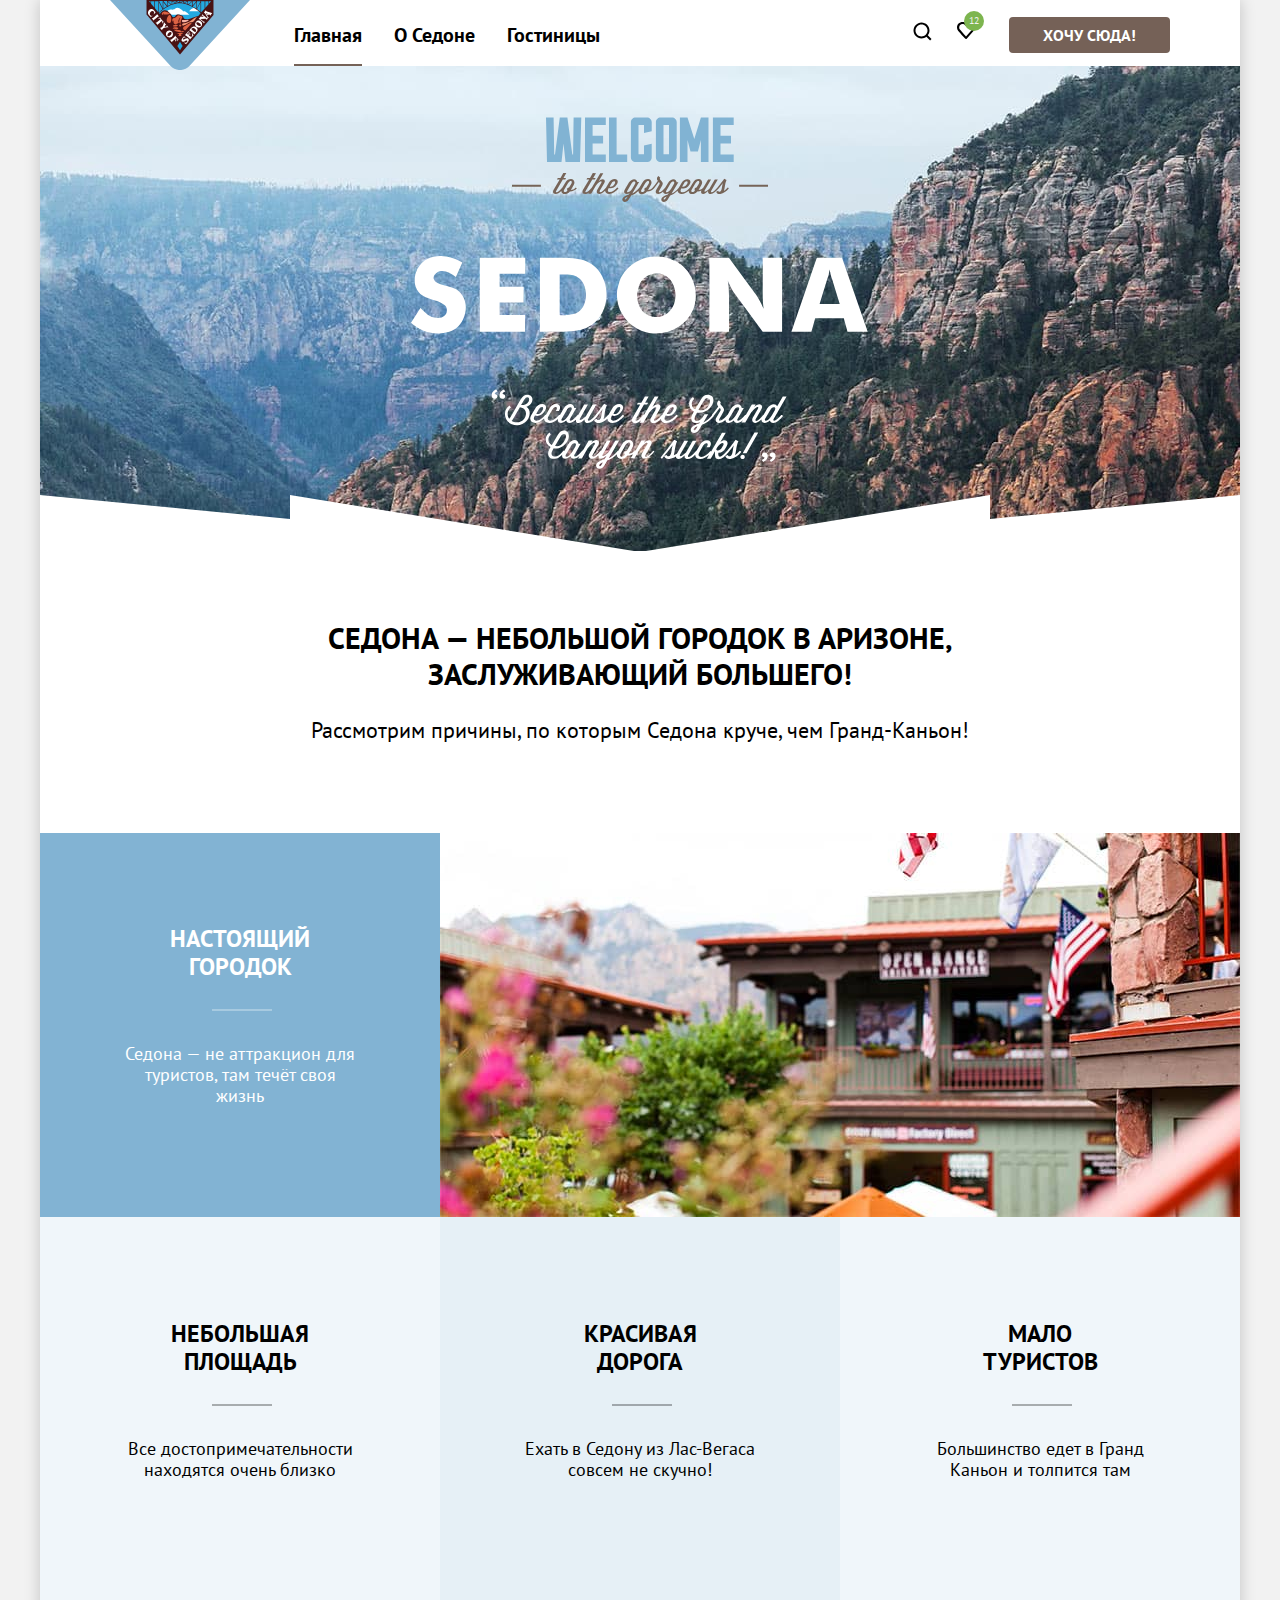
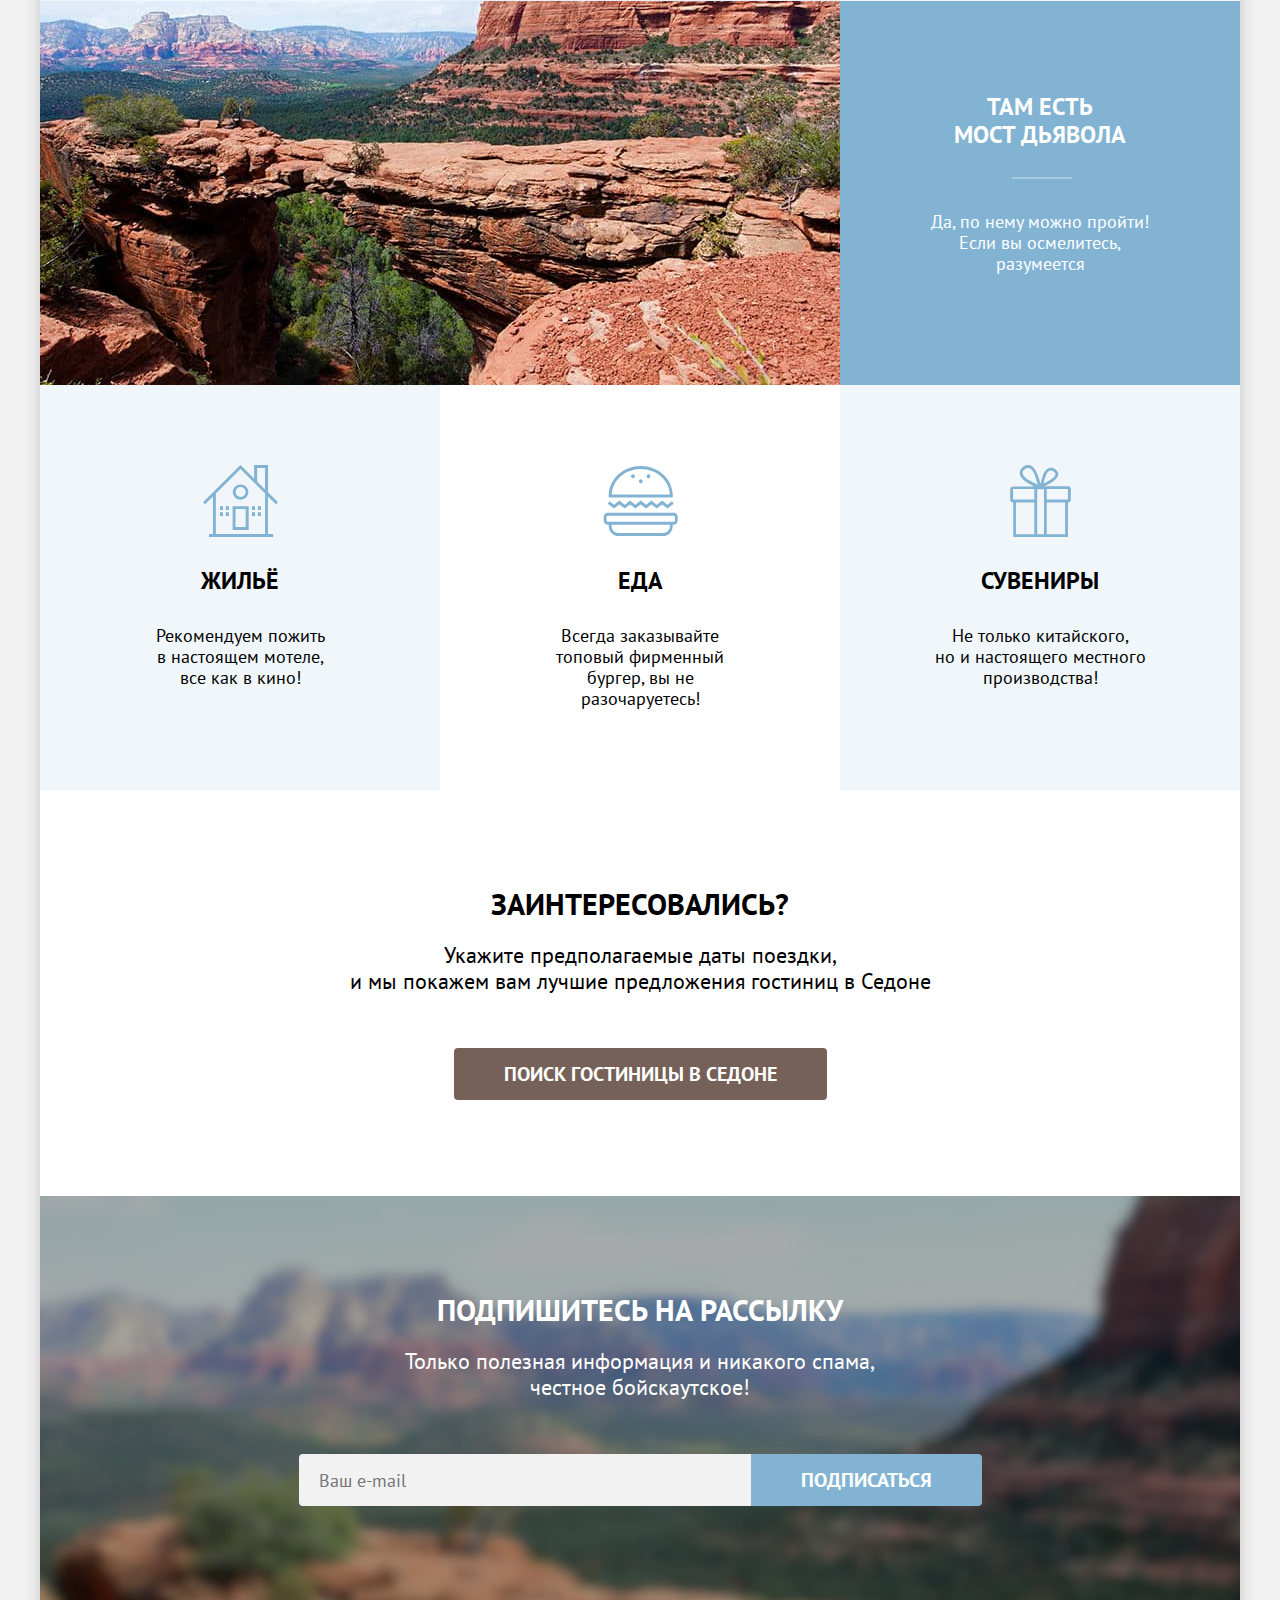
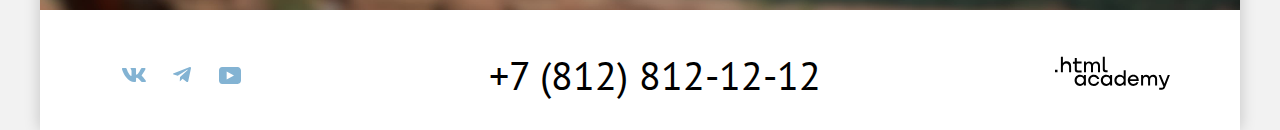
==== commit 41484669: "Исправляет файл в соответствии с код-ревью" ====
--- a/index.html
+++ b/index.html
@@ -55,10 +55,10 @@
         <ul class="navigation-list navigation-user">
           <li class="navigation-item">
             <a class="navigation-link user-link" href="#">
-              <svg aria-hidden="true" focusable="false" xmlns="http://www.w3.org/2000/svg" width="20" height="20" role="img"
+              <svg class="navigation-icon" aria-hidden="true" focusable="false" xmlns="http://www.w3.org/2000/svg" width="20" height="20" role="img"
               aria-label="Увеличительное стекло."
                 fill="none" viewBox="0 0 20 20">
-                <path fill="#000"
+                <path
                   d="m18.5 17.008-3.7-3.68c1-1.292 1.7-2.983 1.7-4.872C16.5 4.08 12.9.5 8.5.5s-8 3.68-8 8.055c0 4.376 3.6 7.956 8 7.956 1.8 0 3.5-.597 4.9-1.69l3.7 3.679 1.4-1.492Zm-10-2.486c-3.3 0-6-2.685-6-5.967 0-3.282 2.7-5.967 6-5.967s6 2.685 6 5.967c0 3.282-2.7 5.967-6 5.967Z" />
               </svg>
               <span class="visually-hidden">Поиск.</span>
@@ -66,10 +66,10 @@
           </li>
           <li class="navigation-item">
             <a class="navigation-link user-link" href="#">
-              <svg aria-hidden="true" focusable="false" xmlns="http://www.w3.org/2000/svg" width="20" height="20" role="img"
+              <svg class="navigation-icon" aria-hidden="true" focusable="false" xmlns="http://www.w3.org/2000/svg" width="20" height="20" role="img"
               aria-label="Сердечко."
                 fill="none" viewBox="0 0 20 20">
-                <path fill="#000"
+                <path
                   d="M8.9 17c-.3 0-.6-.1-.8-.4-5.4-6.1-6.7-7.5-7-7.9C.4 7.8 0 6.6 0 5.4 0 2.4 2.4 0 5.5 0 6.8 0 8 .5 9 1.3 10 .5 11.3 0 12.5 0c3 0 5.5 2.4 5.5 5.4 0 1.3-.5 2.5-1.3 3.4l-7 7.9c-.2.2-.4.3-.8.3Zm-6-9.5c.3.4 3.5 4 6.1 6.9l6.2-7c.5-.5.7-1.2.7-2 0-1.8-1.5-3.3-3.3-3.3-1 0-2 .5-2.7 1.3-.3.3-.6.4-.9.4-.3 0-.6-.2-.8-.4-.7-.8-1.7-1.3-2.7-1.3-1.8 0-3.3 1.5-3.3 3.3-.1.9.3 1.6.7 2.1-.1 0-.1 0 0 0Z" />
               </svg>
               <span class="visually-hidden">Избранное.</span>
--- a/styles/styles.css
+++ b/styles/styles.css
@@ -41,8 +41,8 @@
   background-color: #fff;
   color: #000;
   width: 1200px;
-  -webkit-box-shadow: 0 0 15px rgba(0 0 0 20%);
-          box-shadow: 0 0 15px rgba(0 0 0 20%);
+  -webkit-box-shadow: 0 0 15px rgba(0 0 0 / 20%);
+          box-shadow: 0 0 15px rgba(0 0 0 / 20%);
   margin: 0 auto;
 }
 
@@ -165,7 +165,7 @@
   left: 3px;
   width: 14px;
   height: 2px;
-  background-color: rgba(117 97 87 30%);
+  background-color: rgba(117 97 87 / 30%);
   content: "";
 }
 
@@ -176,7 +176,7 @@
   left: 3px;
   width: 14px;
   height: 2px;
-  background-color: rgba(117 97 87 30%);
+  background-color: rgba(117 97 87 / 30%);
   content: "";
 }
 
@@ -207,7 +207,7 @@
 .plus-button:active::after,
 .plus-button:active::before,
 .minus-button:active::after {
-  background-color: rgba(117 97 87 30%);
+  background-color: rgba(117 97 87 / 30%);
 }
 
 button.plus-button {
@@ -296,6 +296,35 @@
   padding: 22px 12px;
 }
 
+.navigation-link:hover {
+  color: #756157;
+
+}
+
+.navigation-link:focus {
+  color: #756157;
+}
+
+.navigation-link:active {
+  color: rgba(117 97 87 / 30%);
+}
+
+.navigation-icon {
+  fill: #000;
+}
+
+.navigation-icon:hover {
+  fill: #756157;
+}
+
+.navigation-icon:focus {
+  fill: #756157;
+}
+
+.navigation-icon:active {
+  fill: rgba(117 97 87 / 30%);
+}
+
 /* Главная */
 
 .main-title {
@@ -332,6 +361,7 @@
   text-transform: uppercase;
   margin: 0;
   margin-bottom: 25px;
+  word-break: break-word;
 }
 
 .heading-font-two {
@@ -342,6 +372,7 @@
   text-transform: uppercase;
   margin: 0;
   margin-bottom: 20px;
+  word-break: break-word;
 }
 
 .heading-font-three {
@@ -354,6 +385,7 @@
       align-self: center;
   text-transform: uppercase;
   margin: 0;
+  word-break: break-word;
 }
 
 .paragraph-font {
@@ -362,6 +394,7 @@
   line-height: 26px;
   text-align: center;
   margin: 0;
+  word-break: break-word;
 }
 
 .paragraph-font-two {
@@ -371,6 +404,7 @@
   text-align: center;
   margin: 0;
   margin-bottom: 54px;
+  word-break: break-word;
 }
 
 .favourites-number {
@@ -452,7 +486,7 @@
   bottom: -30px;
   left: 38%;
   position: absolute;
-  background: rgb(255 255 255/ 30%);
+  background: rgb(255 255 255 / 30%);
 }
 
 .advantages-decoration-dark::after {
@@ -528,11 +562,11 @@
 /* Цвета */
 
 .background-grey-soft {
-  background-color: rgba(131 179 211 12%);
+  background-color: rgba(131 179 211 / 12%);
 }
 
 .background-grey-middle {
-  background-color: rgba(131 179 211 20%);
+  background-color: rgba(131 179 211 / 20%);
 }
 
 .background-blue {
@@ -738,7 +772,7 @@
   left: 0;
   width: 100%;
   height: 100%;
-  background-color: rgba(242 242 242 80%);
+  background-color: rgba(242 242 242 / 80%);
   z-index: 1;
 }
 
@@ -750,8 +784,8 @@
   position: relative;
   margin: auto;
   background-color: #fff;
-  -webkit-box-shadow: 0 25px 50px rgba(0 0 0 15%);
-          box-shadow: 0 25px 50px rgba(0 0 0 15%);
+  -webkit-box-shadow: 0 25px 50px rgba(0 0 0 / 15%);
+          box-shadow: 0 25px 50px rgba(0 0 0 / 15%);
   border-radius: 30px;
 }
 
@@ -1104,6 +1138,22 @@
   color: inherit;
 }
 
+.breadcrumbs-icon {
+  fill: #fff;
+}
+
+.breadcrumbs-icon:hover {
+fill:rgba(255 255 255 / 60%);
+}
+
+.breadcrumbs-icon:focus {
+  fill:#fff;
+}
+
+.breadcrumbs-icon:active {
+  fill: rgba(255 255 255 / 30%);
+}
+
 .breadcrumbs-item::after {
   position: absolute;
   right: -20px;
@@ -1111,12 +1161,13 @@
   content: url("../images/breadcrumbs-arrow.svg");
 }
 
+
 .breadcrumbs-item:last-child::after {
   content: none;
 }
 
 .breadcrumbs-item:hover {
-  color: rgba(255 255 255 60%);
+  color: rgba(255 255 255 / 60%);
 }
 
 .breadcrumbs-item:focus {
@@ -1124,7 +1175,7 @@
 }
 
 .breadcrumbs-item:active {
-  color: rgba(255 255 255 30%);
+  color: rgba(255 255 255 / 30%);
 }
 
 /* Фильтр */
@@ -1177,33 +1228,24 @@
 
 .infrastructure-filter {
   border: 0 none;
-  width: 151px;
+  max-width: 161px;
   padding: 0;
   margin: 0;
 }
 
 .filter-list {
-  display: -webkit-box;
-  display: -ms-flexbox;
-  display: flex;
-  -webkit-box-orient: vertical;
-  -webkit-box-direction: normal;
-      -ms-flex-direction: column;
-          flex-direction: column;
-  -webkit-box-align: start;
-      -ms-flex-align: start;
-          align-items: flex-start;
   list-style-type: none;
   margin: 0;
   padding: 0;
   min-height: 101px;
-  -webkit-box-pack: justify;
-      -ms-flex-pack: justify;
-          justify-content: space-between;
-}
-
-.filter-item:nth-child(3n) {
-  padding-bottom: 0;
+}
+
+.filter-item {
+  margin-bottom: 16px;
+}
+
+.filter-item:last-child {
+  margin-bottom: 0;
 }
 
 /* Чекбокс */
@@ -1222,9 +1264,13 @@
   left: 0;
 }
 
+.control-label {
+  word-break: break-word;
+}
+
 .control-input[type="checkbox"]:checked + .control-mark::before {
   position: absolute;
-  top: 13px;
+  top: 11px;
   left: 5px;
   width: 6px;
   height: 2px;
@@ -1237,7 +1283,7 @@
 
 .control-input[type="checkbox"]:checked + .control-mark::after {
   position: absolute;
-  top: 11px;
+  top: 9px;
   left: 7px;
   width: 11px;
   height: 2px;
@@ -1260,8 +1306,8 @@
 .control-input:active + .control-mark,
 .control-input:active + .control-label {
   outline: 2px solid #83b3d3;
-  -webkit-box-shadow: 0 7px 15px rgba(0 0 0 40%);
-          box-shadow: 0 7px 15px rgba(0 0 0 40%);
+  -webkit-box-shadow: 0 7px 15px rgba(0 0 0 / 40%);
+          box-shadow: 0 7px 15px rgba(0 0 0 / 40%);
   opacity: 0.3;
 }
 
@@ -1488,6 +1534,18 @@
   line-height: 28px;
 }
 
+.hotel-card-title:hover {
+  color: #756157;
+}
+
+.hotel-card-title:focus {
+  color: #756157;
+}
+
+.hotel-card-title:active {
+  color: rgba(117 97 87 / 30%);
+}
+
 .hotel-card-type {
   margin: 0;
   -ms-grid-column: 1;
@@ -1503,6 +1561,11 @@
   display: -ms-grid;
   display: grid;
   text-decoration: none;
+}
+
+.hotel-card-link:focus-visible {
+  outline: 3px solid #83b3d3;
+  grid-column: 1/3;
 }
 
 .hotel-rating {
@@ -1554,7 +1617,7 @@
 }
 
 .hotel-star-5 {
-  width: 70px;
+  width: 76px;
 }
 
 /* Вложенный список */
@@ -1616,8 +1679,8 @@
 }
 
 .select-control:disabled {
-  outline: 2px solid rgba(0 0 0 30%);
-  color: rgba(0 0 0 30%);
+  outline: 2px solid rgba(0 0 0 / 30%);
+  color: rgba(0 0 0 / 30%);
 }
 
 .toggle-wrapper {
@@ -1774,7 +1837,7 @@
   right: 16px;
   height: 0;
   position: absolute;
-  bottom: 0;
+  bottom: 1px;
   border-bottom: 2px solid #756257;
 }
 
@@ -1795,7 +1858,7 @@
 .search-button:active,
 .navigation-button:active {
   background-color: #756157;
-  color: rgba(255 255 255 30%);
+  color: rgba(255 255 255 / 30%);
 }
 
 .more-button:disabled,
@@ -1837,7 +1900,7 @@
 .filter-button:active,
 .subscribe-button:active {
   background-color: #68a2ca;
-  color: rgba(255 255 255 30%);
+  color: rgba(255 255 255 / 30%);
 }
 
 .favorites-button:disabled,
@@ -1867,7 +1930,7 @@
 }
 
 .reset-button:active {
-  color: rgba(255 255 255 30%);
+  color: rgba(255 255 255 / 30%);
 }
 
 .reset-button:disabled {
@@ -1902,7 +1965,7 @@
 .link-vkontakte:active .social-logo,
 .link-telegram:active .social-logo,
 .link-youtube:active .social-logo {
-  fill: rgba(104 162 202 30%);
+  fill: rgba(104 162 202 / 30%);
 }
 
 /* phone-number */
@@ -1916,7 +1979,7 @@
 }
 
 .phone-number:active {
-  color: rgba(117 97 87 30%);
+  color: rgba(117 97 87 / 30%);
 }
 
 /* logo-htmlacademy */
@@ -1934,7 +1997,7 @@
 }
 
 .logo-htmlacademy:active {
-  fill: rgba(117 97 87 30%);
+  fill: rgba(117 97 87 / 30%);
 }
 
 /* card-grid-toggle */
@@ -1961,7 +2024,7 @@
 
 .active-button:active {
   background-color: #7db54f;
-  color: rgba(255 255 255 30%);
+  color: rgba(255 255 255 / 30%);
 }
 
 .active-button:disabled {
